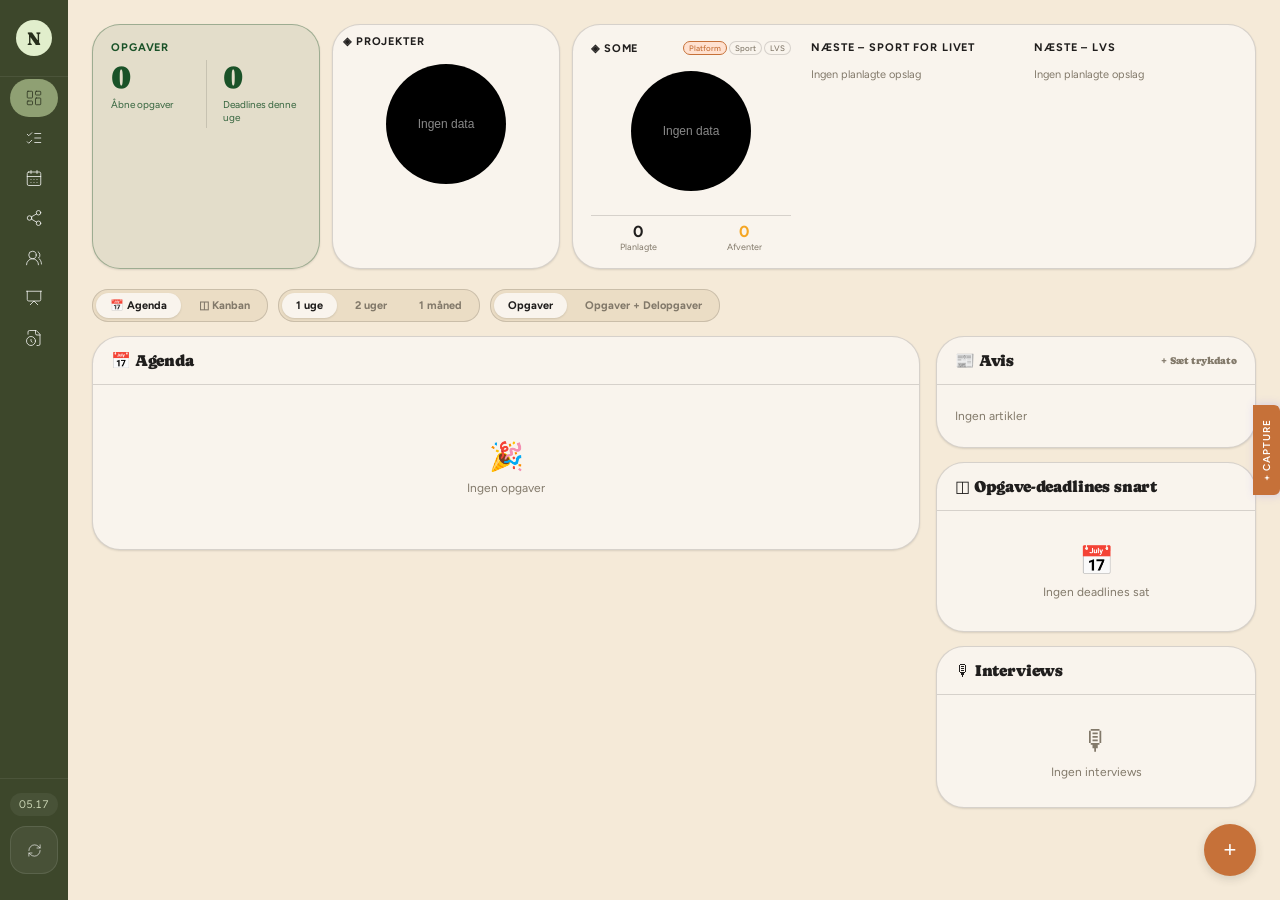
==== index.html @ a0775302 "Add Folkemøde as an Aktivitet underkategori Co-Authored-By: Claude Sonnet 5 <noreply@anthropic.com>" ====
<!DOCTYPE html>
<html lang="da">
<head>
<meta charset="UTF-8">
<meta name="viewport" content="width=device-width, initial-scale=1.0">
<title>Nooty</title>
<link rel="icon" type="image/svg+xml" href="data:image/svg+xml,<svg xmlns='http://www.w3.org/2000/svg' viewBox='0 0 100 100'><rect width='100' height='100' rx='18' fill='%231a5228'/><ellipse cx='50' cy='44' rx='22' ry='28' stroke='white' stroke-width='7' fill='none'/><polyline points='36,46 46,57 70,30' stroke='white' stroke-width='7' stroke-linecap='round' stroke-linejoin='round'/></svg>">
<link href="https://fonts.googleapis.com/css2?family=Inter:wght@300;400;500;600;700&display=swap" rel="stylesheet">
<link href="https://fonts.googleapis.com/css2?family=Source+Serif+4:wght@400;600;700;900&family=Nunito:wght@400;500;600;700;800&family=Caveat:wght@600;700&family=JetBrains+Mono:wght@400;500;600;700&display=swap" rel="stylesheet">
<link href="https://fonts.googleapis.com/css2?family=Caprasimo&family=Figtree:wght@400;600;700&family=Fraunces:wght@900&display=swap" rel="stylesheet">
<style>
:root {
  /* ── Ny designpalette: varm, rundet, terracotta/salvie ── */
  --bg: #f5ead8;            /* sidebund (var. cream) */
  --surface: #f9f4ed;       /* panel/kort på bunden (neutral-100) — primær kort-bg */
  --panel: #f9f4ed;         /* alias for --surface */
  --surface2: #ebddc5;      /* sand — segmentbaggrunde, sekundære kort/hover */
  --sand: #ebddc5;          /* alias for --surface2 */
  --border: rgba(32,30,29,.16);
  --border2: #c0b6a5;
  --sidebar-bg: #3d472b;        /* sage-800 */
  --sidebar-text: #c9d4b3;      /* sage-300/400-agtig, læsbar på sage-800 */
  --sidebar-active: #272e1b;    /* sage-900 tekst på aktiv-baggrund */
  --sidebar-active-bg: #8fa073; /* sage-500 */
  --sidebar-hover: rgba(255,255,255,0.08);
  --accent: #c67139;        /* terracotta, primær */
  --accent-light: #ffe1d0;  /* accent-200 */
  --accent2: #7a8a5e;       /* salvie, sekundær (var. gl. accent2-rolle) */
  --accent2-light: #e1eecc; /* sage-200 */
  --accent3: #8fa073;       /* sage-500 */
  --danger: #e44258;
  --danger-light: #fde8eb;
  --warning: #f5a623;
  --warning-light: #fef3e0;
  --text: #201e1d;
  --text-muted: #82796a;    /* neutral-600 */
  --text-dim: #a19786;      /* neutral-500 */
  --success: #728157;       /* sage-600 */
  --radius: 16px;           /* radius-md */
  --radius-lg: 28px;
  --radius-sm: 8px;
  --radius-pill: 999px;
  --font: 'Figtree', sans-serif;
  --font-heading: 'Caprasimo', serif;
  --shadow: 0 1px 2px rgba(46,43,37,.14);
  --shadow-md: 0 3px 10px rgba(46,43,37,.16);
  --shadow-lg: 0 12px 32px rgba(46,43,37,.22);

  /* ── Fulde farveskalaer til komponent-specifikke overrides ── */
  --neutral-200:#eee7db; --neutral-300:#dcd3c4; --neutral-400:#c0b6a5;
  --neutral-500:#a19786; --neutral-600:#82796a; --neutral-700:#645c50; --neutral-900:#2e2b25;
  --accent-200:#ffe1d0; --accent-300:#ffc6a5; --accent-400:#f6a06b;
  --accent-500:#d67f48; --accent-600:#b2622d; --accent-700:#8c491a; --accent-800:#643312; --accent-900:#402310;
  --sage-200:#e1eecc; --sage-300:#ccdbb2; --sage-400:#aebf92;
  --sage-500:#8fa073; --sage-600:#728157; --sage-700:#56633f; --sage-800:#3d472b; --sage-900:#272e1b;
}
* { margin:0; padding:0; box-sizing:border-box; }
body { background:var(--bg); color:var(--text); font-family:var(--font); font-size:13px; min-height:100vh; overflow-x:hidden; }

/* ── LAYOUT ── */
.shell { display:flex; height:100vh; overflow:hidden; }

/* ── SIDEBAR ── */
.sidebar {
  width:232px; min-width:232px;
  background:var(--sidebar-bg);
  display:flex; flex-direction:column;
  overflow:hidden;
}
.sidebar-logo {
  padding:20px 18px 16px;
  border-bottom:1px solid rgba(255,255,255,0.07);
}
.sidebar-logo h1 { font-size:18px; font-weight:700; color:#fff; letter-spacing:-0.3px; }
.sidebar-logo span { font-size:10px; color:var(--sidebar-text); margin-top:2px; display:block; }

.sidebar-section-label {
  font-size:9px; font-weight:600; letter-spacing:1.5px; text-transform:uppercase;
  color:rgba(255,255,255,0.3); padding:16px 18px 5px;
}
.nav-item {
  display:flex; align-items:center; gap:10px;
  padding:9px 14px; margin:2px 10px; cursor:pointer;
  color:var(--sidebar-text); font-size:13px; font-weight:400;
  border-radius:var(--radius-pill); transition:all 0.15s;
  position:relative;
}
.nav-item:hover { color:#fff; background:var(--sidebar-hover); }
.nav-item.active { color:var(--sidebar-active); background:var(--sidebar-active-bg); font-weight:700; }
.nav-item .ni-icon { font-size:15px; width:20px; text-align:center; color:#fff; display:inline-flex; align-items:center; justify-content:center; }
.nav-item.active .ni-icon { color:var(--sidebar-active); }
.nav-item .ni-badge {
  margin-left:auto; background:var(--danger); color:#fff;
  font-size:9px; padding:1px 6px; border-radius:10px; font-weight:600;
}
.sidebar-footer {
  margin-top:auto; padding:14px 18px;
  border-top:1px solid rgba(255,255,255,0.07);
}
.sidebar-icon-grid {
  display:grid; grid-template-columns:repeat(4,1fr); gap:6px; margin-bottom:12px;
}
.sidebar-icon-btn {
  aspect-ratio:1; display:flex; align-items:center; justify-content:center;
  font-size:15px; color:#fff;
  background:rgba(255,255,255,0.06); border:1px solid rgba(255,255,255,0.1);
  border-radius:var(--radius); cursor:pointer; transition:all 0.15s; position:relative;
}
.sidebar-icon-btn:hover { color:#fff; background:rgba(255,255,255,0.14); }
.sidebar-icon-btn.ok { color:#39D98A; }
.sidebar-icon-btn.spinning svg { animation:spin 0.8s linear infinite; }
@keyframes spin { to { transform:rotate(360deg); } }
.focus-bar-label { font-size:10px; color:var(--sidebar-text); margin-bottom:4px; }
.focus-bar { height:3px; background:rgba(255,255,255,0.1); border-radius:2px; }
.focus-bar-fill { height:100%; background:linear-gradient(90deg,var(--accent),var(--accent2)); border-radius:2px; transition:width 0.4s; }
.sidebar-clock {
  font-size:12px; font-variant-numeric:tabular-nums; color:var(--sidebar-text);
  text-align:center; margin-bottom:10px; padding:6px; border-radius:var(--radius);
  background:rgba(255,255,255,0.06);
}
.sidebar.collapsed .sidebar-clock { font-size:11px; padding:5px 2px; }

/* ── SIDEBAR: COLLAPSED (default) / EXPANDED ── */
.sidebar {
  width:232px; min-width:232px;
  transition:width 0.18s ease, min-width 0.18s ease;
  cursor:pointer;
}
.sidebar.collapsed { width:68px; min-width:68px; }
.sidebar.collapsed .sidebar-label-text,
.sidebar.collapsed .sidebar-section-label,
.sidebar.collapsed .nav-item .ni-badge { display:none; }
.sidebar.collapsed .sidebar-logo { display:flex; flex-direction:column; align-items:center; padding:20px 0 16px; }
.sidebar.collapsed .nav-item { justify-content:center; padding:10px 0; gap:0; }
.sidebar.collapsed .nav-item .ni-icon { width:auto; }
.sidebar.collapsed .sidebar-icon-grid { grid-template-columns:1fr; }
.sidebar.collapsed .sidebar-footer { padding:14px 10px; }
/* tooltip for collapsed nav items */
.sidebar.collapsed .nav-item { position:relative; }
.sidebar.collapsed .nav-item[data-label]:hover::after {
  content:attr(data-label);
  position:absolute; left:100%; top:50%; transform:translateY(-50%);
  margin-left:8px; background:#1a1a1a; color:#fff; font-size:11px;
  padding:4px 8px; border-radius:4px; white-space:nowrap; z-index:500;
  pointer-events:none;
}

/* ── Visually removed (code kept): Skift design + Fokus-score ── */
.feature-hidden { display:none !important; }

/* ── TOPBAR: hidden by default, replaced by FAB ── */
.topbar { display:none !important; }

/* ── FAB SPEED-DIAL (Pomodoro / Pomodoro+ / Ny opgave) ── */
.fab-wrap { position:fixed; bottom:24px; right:24px; z-index:400; display:flex; flex-direction:column; align-items:flex-end; gap:10px; }
.fab-option {
  display:flex; align-items:center; gap:8px;
  background:var(--surface); color:var(--text); border:1px solid var(--border);
  padding:8px 14px; border-radius:999px; box-shadow:var(--shadow-md);
  font-size:12px; font-weight:500; cursor:pointer; white-space:nowrap;
  opacity:0; transform:translateY(8px) scale(0.95); pointer-events:none;
  transition:opacity 0.15s ease, transform 0.15s ease;
}
.fab-option:hover { background:var(--surface2); }
.fab-wrap.open .fab-option { opacity:1; transform:translateY(0) scale(1); pointer-events:auto; }
.fab-wrap.open .fab-option:nth-child(2) { transition-delay:0.02s; }
.fab-wrap.open .fab-option:nth-child(3) { transition-delay:0.04s; }
.fab-main {
  width:52px; height:52px; border-radius:50%; border:none;
  background:var(--accent); color:#fff; font-size:22px;
  display:flex; align-items:center; justify-content:center;
  cursor:pointer; box-shadow:var(--shadow-md); transition:transform 0.2s ease, background 0.2s ease;
}
.fab-main:hover { background:var(--accent2); }
.fab-wrap.open .fab-main { transform:rotate(45deg); }

/* ── TOPBAR ── */
.topbar {
  height:52px; display:flex; align-items:center; gap:10px;
  padding:0 24px; background:#1a5228;
  border-bottom:1px solid #143d1e;
  flex-shrink:0;
  transition: background 0.6s ease, border-color 0.6s ease;
}
.topbar-title { font-size:16px; font-weight:600; flex:1; transition: color 0.4s; color:#fff; }
.topbar-time { font-size:11px; font-variant-numeric:tabular-nums; transition: color 0.4s; color:rgba(255,255,255,0.7); }
.topbar .btn.secondary {
  transition: background 0.3s, color 0.3s, border-color 0.3s;
  background: rgba(255,255,255,0.12);
  border-color: rgba(255,255,255,0.25);
  color: #fff;
}
.topbar .btn.secondary:hover {
  background: rgba(255,255,255,0.2);
}
.topbar .btn:not(.secondary) {
  background: rgba(255,255,255,0.2);
  border-color: rgba(255,255,255,0.4);
  color: #fff;
}

/* ── BUTTONS ── */
.btn {
  display:inline-flex; align-items:center; gap:5px;
  background:var(--accent); color:#fff; border:none;
  padding:7px 16px; font-family:var(--font); font-size:12px; font-weight:700;
  cursor:pointer; border-radius:var(--radius-pill);
  transition:opacity 0.15s, transform 0.15s; white-space:nowrap;
}
.btn:hover { opacity:0.92; transform:translateY(-1px); }
.btn.secondary { background:var(--surface); color:var(--text); border:1px solid var(--border); }
.btn.secondary:hover { background:var(--surface2); }
.btn.success { background:var(--accent2); }
.btn.danger { background:var(--danger); }
.btn.sm { padding:5px 10px; font-size:11px; }

/* ── MAIN CONTENT ── */
.main { flex:1; display:flex; flex-direction:column; overflow:hidden; }
.content { flex:1; overflow-y:auto; padding:24px; }
.content::-webkit-scrollbar { width:4px; }
.content::-webkit-scrollbar-thumb { background:var(--border2); border-radius:2px; }

/* ── VIEWS ── */
.view { display:none; }
.view.active { display:block; }

/* ── CARDS ── */
.card {
  background:var(--surface); border:1px solid var(--border);
  border-radius:var(--radius-lg); box-shadow:var(--shadow);
}
.card-header {
  padding:14px 18px; border-bottom:1px solid var(--border);
  display:flex; align-items:center; gap:8px;
  font-family:var(--font-heading); font-weight:400; font-size:16px; letter-spacing:-0.01em;
}
.card-body { padding:16px 18px; }

/* ── DASHBOARD ── */
.dash-stats {
  display: grid;
  grid-template-columns: 1fr 1fr 3fr;
  gap: 12px;
  margin-bottom: 20px;
  align-items: stretch;
}
#sc-cat {
  min-height: 0;
  padding: 0;
  overflow: hidden;
}
@media (max-width: 900px) {
  .dash-stats { grid-template-columns: 1fr 1fr; }
  #sc-cat { order: -1 !important; grid-column: span 2; min-height: 120px; }
}
@media (max-width: 500px) {
  .dash-stats { grid-template-columns: 1fr; }
  #sc-cat { grid-column: span 1; }
}
.stat-card {
  background:var(--surface); border:1px solid var(--border);
  border-radius:var(--radius-lg); padding:16px 18px;
  box-shadow:var(--shadow); transition:background 0.5s, border-color 0.5s;
}
.stat-card .s-label { font-size:11px; font-weight:700; margin-bottom:6px; text-transform:uppercase; letter-spacing:0.08em; }
.stat-card .s-val { font-family:var(--font-heading); font-weight:400; font-size:34px; line-height:1; }
.stat-card .s-sub { font-size:10px; margin-top:4px; opacity:0.7; }
.stat-card.accent .s-val { color:var(--accent); }
.stat-card.green .s-val  { color:var(--accent2); }
.stat-card.warn .s-val   { color:var(--warning); }
.stat-card.overdue { border-color:var(--danger) !important; animation: pulse-red 2s infinite; }
@keyframes pulse-red { 0%,100%{border-color:var(--danger)} 50%{border-color:rgba(228,66,88,0.4)} }

/* ── REPORTS ── */
.report-card {
  background:var(--surface); border:1px solid var(--border);
  border-radius:var(--radius-lg); box-shadow:var(--shadow);
  margin-bottom:14px; overflow:hidden;
}
.report-card-header {
  padding:14px 18px; border-bottom:1px solid var(--border);
  display:flex; align-items:center; gap:10px;
}
.report-card-title { font-size:14px; font-weight:600; flex:1; }
.report-card-body { padding:16px 18px; }
.report-stats-grid { display:grid; grid-template-columns:repeat(4,1fr); gap:10px; margin-bottom:14px; }
.report-stat-box { background:var(--surface2); border:1px solid var(--border); border-radius:var(--radius); padding:10px 12px; text-align:center; }
.report-stat-box .rsb-val { font-size:20px; font-weight:700; color:var(--text); }
.report-stat-box .rsb-lbl { font-size:10px; color:var(--text-muted); margin-top:2px; }

/* ══════════════════════════════════════════════
   DESIGNTEMAER — tre alternative udtryk for FocusBase.
   Alt herunder er additivt: genbruger appens egne
   CSS-variabler + tilføjer et par strukturelle greb
   pr. tema. Rører ikke ved eksisterende regler.
   ══════════════════════════════════════════════ */

/* ── 1. REDAKTIONEN — avisbord / pressemetafor ── */
[data-theme="redaktion"] {
  --bg:#F2EEE3; --surface:#FFFFFF; --surface2:#EDE6D6;
  --border:#C9BFA9; --border2:#B3A78A;
  --sidebar-bg:#201C16; --sidebar-text:#c9c0ac; --sidebar-active:#ffffff;
  --sidebar-active-bg:rgba(169,130,47,0.18); --sidebar-hover:rgba(255,255,255,0.06);
  --accent:#7A2B24; --accent-light:#F3E3E0; --accent2:#A9822F; --accent2-light:#F3E9D2; --accent3:#5E211C;
  --danger:#B3261E; --danger-light:#F6DFDC; --warning:#A9822F; --warning-light:#F3E9D2;
  --text:#201C16; --text-muted:#5B5347; --text-dim:#8a8171; --success:#4B5A3A;
  --radius:2px; --radius-lg:2px;
  --font:'Source Serif 4', Georgia, serif;
  --shadow:none; --shadow-md:0 2px 0 rgba(32,28,22,0.15);
}
[data-theme="redaktion"] .sidebar { border-right:6px double var(--accent2); }
[data-theme="redaktion"] .sidebar-logo { border-bottom:1px solid rgba(242,238,227,0.15); }
[data-theme="redaktion"] .sidebar-logo h1 { font-family:'Source Serif 4',serif; font-weight:900 !important; letter-spacing:-0.5px !important; }
[data-theme="redaktion"] .sidebar-section-label, [data-theme="redaktion"] .nav-item { font-family:'JetBrains Mono',monospace; letter-spacing:1.5px; }
[data-theme="redaktion"] .topbar { border-bottom:3px solid var(--sidebar-bg); }
[data-theme="redaktion"] .topbar-title { font-family:'Source Serif 4',serif; font-weight:700; }
[data-theme="redaktion"] .topbar-time { font-family:'JetBrains Mono',monospace; }
[data-theme="redaktion"] .stat-card, [data-theme="redaktion"] .card, [data-theme="redaktion"] .project-card, [data-theme="redaktion"] .report-card {
  box-shadow:none; border-top:2px solid var(--text); border-radius:0;
}
[data-theme="redaktion"] .stat-card .s-label { font-family:'JetBrains Mono',monospace; letter-spacing:1px; text-transform:uppercase; font-size:10px; }
[data-theme="redaktion"] .btn { border-radius:2px; }
[data-theme="redaktion"] .filter-pill { border-radius:2px; }

/* ── 2. FELTJOURNALEN — varm, håndholdt notesbog ── */
[data-theme="felt"] {
  --bg:#FBF6EC; --surface:#FFFDF7; --surface2:#F3ECDA;
  --border:#E4D9C3; --border2:#D8C7A5;
  --sidebar-bg:#4C5D3A; --sidebar-text:#d6e0c6; --sidebar-active:#ffffff;
  --sidebar-active-bg:rgba(201,154,62,0.28); --sidebar-hover:rgba(255,255,255,0.08);
  --accent:#C1682E; --accent-light:#F5E1D2; --accent2:#4C5D3A; --accent2-light:#E3E9D9; --accent3:#B4667A;
  --danger:#B3405A; --danger-light:#F6DEE3; --warning:#C99A3E; --warning-light:#F5EBD2;
  --text:#3A3226; --text-muted:#7A6E58; --text-dim:#a89b82; --success:#4C5D3A;
  --radius:12px; --radius-lg:16px;
  --font:'Nunito', sans-serif;
  --shadow:1px 3px 0 rgba(58,50,38,0.08); --shadow-md:2px 5px 0 rgba(58,50,38,0.12);
}
[data-theme="felt"] body { background-image:radial-gradient(circle at 1px 1px, rgba(58,50,38,0.06) 1px, transparent 0); background-size:20px 20px; }
[data-theme="felt"] .sidebar-logo h1 { font-family:'Caveat',cursive !important; font-size:30px !important; font-weight:700 !important; letter-spacing:0 !important; }
[data-theme="felt"] .nav-item { border-radius:0 20px 20px 0; }
[data-theme="felt"] .nav-item.active { border-left-color:var(--accent); }
[data-theme="felt"] .stat-card, [data-theme="felt"] .card, [data-theme="felt"] .project-card, [data-theme="felt"] .report-card {
  border-radius:var(--radius-lg); position:relative;
}
[data-theme="felt"] .stat-card::before {
  content:""; position:absolute; top:-7px; left:20px; width:38px; height:14px;
  background:var(--accent); opacity:0.65; transform:rotate(-3deg); border-radius:2px;
}
[data-theme="felt"] .btn { border-radius:20px; }
[data-theme="felt"] .filter-pill { border-radius:20px; }
[data-theme="felt"] .progress-bar, [data-theme="felt"] .focus-bar { border-radius:8px; }

/* ── 3. KONTROLRUMMET — mørkt data-ops-dashboard ── */
[data-theme="kontrol"] {
  --bg:#0B0E0C; --surface:#10140F; --surface2:#151A13;
  --border:#1E2420; --border2:#2A332C;
  --sidebar-bg:#10140F; --sidebar-text:#7C887C; --sidebar-active:#ffffff;
  --sidebar-active-bg:#181f18; --sidebar-hover:#151A13;
  --accent:#FF9F1C; --accent-light:#2b2210; --accent2:#33C7FF; --accent2-light:#0f2530; --accent3:#39D98A;
  --danger:#FF4D4D; --danger-light:#301212; --warning:#FF9F1C; --warning-light:#2b2210;
  --text:#DDE5DA; --text-muted:#7C887C; --text-dim:#5c6660; --success:#39D98A;
  --radius:2px; --radius-lg:2px;
  --font:'JetBrains Mono', monospace;
  --shadow:none; --shadow-md:none;
}
[data-theme="kontrol"] body {
  background-image:linear-gradient(#1E2420 1px, transparent 1px), linear-gradient(90deg, #1E2420 1px, transparent 1px);
  background-size:28px 28px;
}
[data-theme="kontrol"] .sidebar { border-right:1px solid var(--border); }
[data-theme="kontrol"] .sidebar-logo h1 { font-family:'JetBrains Mono',monospace !important; letter-spacing:1px !important; }
[data-theme="kontrol"] .sidebar-section-label, [data-theme="kontrol"] .nav-item, [data-theme="kontrol"] .topbar-title, [data-theme="kontrol"] .stat-card .s-label {
  letter-spacing:1.5px; text-transform:uppercase;
}
[data-theme="kontrol"] .topbar { border-bottom:1px solid var(--border); background:var(--surface); }
[data-theme="kontrol"] .stat-card, [data-theme="kontrol"] .card, [data-theme="kontrol"] .project-card, [data-theme="kontrol"] .report-card {
  border-radius:0; box-shadow:none;
}
[data-theme="kontrol"] .topbar-time { font-variant-numeric:tabular-nums; color:var(--accent2); }
[data-theme="kontrol"] .btn, [data-theme="kontrol"] .filter-pill { border-radius:2px; }
[data-theme="kontrol"] .project-color { border-radius:0; box-shadow:0 0 5px currentColor; }

/* ── Temavælger-modal (bruger appens egne modal-klasser) ── */
.theme-opt-grid { display:grid; grid-template-columns:1fr 1fr; gap:10px; }
.theme-opt {
  border:1.5px solid var(--border); border-radius:var(--radius-lg); padding:10px 12px;
  background:var(--surface2); cursor:pointer; text-align:left; font-family:var(--font); transition:all 0.15s;
}
.theme-opt:hover { border-color:var(--border2); }
.theme-opt.selected { border-color:var(--accent); box-shadow:0 0 0 2px var(--accent-light); }
.theme-opt .to-swatch { height:26px; border-radius:4px; margin-bottom:8px; display:flex; overflow:hidden; }
.theme-opt .to-swatch span { flex:1; }
.theme-opt .to-name { font-size:12.5px; font-weight:700; color:var(--text); margin-bottom:2px; }
.theme-opt .to-desc { font-size:10.5px; color:var(--text-muted); line-height:1.35; }

.report-ab-box { background:var(--accent-light); border:1px solid rgba(108,99,255,0.2); border-radius:var(--radius); padding:10px 12px; margin-bottom:10px; }
.report-ab-box .ab-label { font-size:10px; font-weight:600; color:var(--accent); letter-spacing:1px; text-transform:uppercase; margin-bottom:4px; }
.report-ab-box .ab-text { font-size:12px; color:var(--text); line-height:1.5; }
.article-link-chip { display:inline-flex; align-items:center; gap:6px; background:var(--surface2); border:1px solid var(--border); border-radius:var(--radius); padding:4px 10px; margin:3px; font-size:11px; color:var(--text); text-decoration:none; }
.article-link-chip:hover { border-color:var(--accent); color:var(--accent); }

.dash-cols { display:grid; grid-template-columns:2fr 1fr; gap:16px; }

/* ── PROJECTS / BOARD ── */
.board-header { display:flex; align-items:center; gap:10px; margin-bottom:18px; flex-wrap:wrap; }
.board-filters { display:flex; gap:6px; flex-wrap:wrap; }
.filter-pill {
  padding:5px 13px; border:1px solid var(--border);
  background:var(--surface); color:var(--text-muted);
  font-size:11px; font-weight:500; cursor:pointer;
  border-radius:20px; transition:all 0.15s; font-family:var(--font);
}
.filter-pill:hover, .filter-pill.active { border-color:var(--accent); color:var(--accent); background:var(--accent-light); }

/* Project card */
.project-list { display:flex; flex-direction:column; gap:10px; }
.project-card {
  background:var(--surface); border:1px solid var(--border);
  border-radius:var(--radius-lg); box-shadow:var(--shadow);
  overflow:hidden; transition:box-shadow 0.2s;
}
.project-card:hover { box-shadow:var(--shadow-md); }
.project-header {
  display:flex; align-items:center; gap:10px;
  padding:13px 16px; cursor:pointer; user-select:none;
}
.project-expand { font-size:10px; color:var(--text-dim); transition:transform 0.2s; width:16px; }
.project-expand.open { transform:rotate(90deg); }
.project-color { width:10px; height:10px; border-radius:3px; flex-shrink:0; }
.project-name { font-weight:600; font-size:14px; flex:1; }
.project-meta { display:flex; align-items:center; gap:8px; flex-wrap:wrap; }
.project-progress {
  display:flex; align-items:center; gap:6px; font-size:11px; color:var(--text-muted);
}
.progress-bar { width:80px; height:5px; background:var(--border); border-radius:3px; overflow:hidden; }
.progress-fill { height:100%; background:var(--accent2); border-radius:3px; transition:width 0.3s; }
.project-deadline {
  font-size:11px; font-weight:500; padding:3px 9px;
  border-radius:12px; white-space:nowrap;
}
.project-deadline.ok   { background:var(--accent2-light); color:var(--accent2); }
.project-deadline.warn { background:var(--warning-light);  color:var(--warning); }
.project-deadline.late { background:var(--danger-light);   color:var(--danger); }
.prio-badge {
  font-size:9px; font-weight:600; padding:2px 7px;
  border-radius:10px; text-transform:uppercase; letter-spacing:0.3px;
}
.prio-badge.high { background:var(--danger-light);   color:var(--danger); }
.prio-badge.mid  { background:var(--warning-light);  color:var(--warning); }
.prio-badge.low  { background:var(--accent2-light);  color:var(--accent2); }

/* Subtasks */
.subtask-list {
  border-top:1px solid var(--border);
  background:var(--surface2);
  display:none;
}
.subtask-list.open { display:block; }
.subtask-add-row {
  display:flex; align-items:center; gap:8px;
  padding:10px 16px 10px 44px;
  border-bottom:1px solid var(--border);
}
.subtask-item {
  display:flex; align-items:center; gap:10px;
  padding:9px 16px 9px 44px;
  border-bottom:1px solid var(--border);
  transition:background 0.15s;
}
.subtask-item:last-child { border-bottom:none; }
.subtask-item:hover { background:rgba(0,0,0,0.02); }
.subtask-check {
  width:16px; height:16px; border:1.5px solid var(--border2);
  border-radius:4px; cursor:pointer; display:flex;
  align-items:center; justify-content:center; flex-shrink:0;
  transition:all 0.15s; font-size:9px;
}
.subtask-check:hover { border-color:var(--accent2); }
.subtask-check.done { background:var(--accent2); border-color:var(--accent2); color:#fff; }
.subtask-text { flex:1; font-size:12px; }
.subtask-text.done { text-decoration:line-through; color:var(--text-dim); }
.subtask-meta { display:flex; align-items:center; gap:6px; }
.subtask-deadline { font-size:10px; color:var(--text-muted); white-space:nowrap; }
.subtask-actions { display:flex; gap:2px; opacity:0; transition:opacity 0.15s; }
.subtask-item:hover .subtask-actions { opacity:1; }
.icon-btn {
  background:none; border:none; cursor:pointer;
  color:var(--text-dim); font-size:12px; padding:3px 5px;
  border-radius:4px; transition:all 0.15s; font-family:var(--font);
}
.icon-btn:hover { color:var(--text); background:var(--border); }
.icon-btn.red:hover { color:var(--danger); background:var(--danger-light); }

/* Quick-add subtask */
.subtask-quick {
  flex:1; background:transparent; border:none; outline:none;
  font-family:var(--font); font-size:12px; color:var(--text);
  padding:0;
}
.subtask-quick::placeholder { color:var(--text-dim); }

/* ── INPUTS ── */
input[type="text"], input[type="date"], input[type="time"], input[type="tel"],
input[type="email"], input[type="url"], input[type="number"], textarea, select {
  background:var(--surface2); border:1.5px solid var(--border);
  color:var(--text); font-family:var(--font); font-size:12px;
  padding:8px 11px; border-radius:var(--radius); outline:none;
  transition:border-color 0.15s;
}
input[type="text"]:focus, input[type="date"]:focus, input[type="time"]:focus,
input[type="tel"]:focus, input[type="email"]:focus, input[type="url"]:focus,
input[type="number"]:focus, textarea:focus, select:focus {
  border-color:var(--accent);
}
textarea { resize:vertical; min-height:80px; width:100%; }
select { cursor:pointer; }

/* ── MODAL ── */
.modal-overlay {
  position:fixed; inset:0; background:rgba(0,0,0,0.45);
  display:none; align-items:center; justify-content:center;
  z-index:100; backdrop-filter:blur(3px);
}
.modal-overlay.open { display:flex; }
.modal {
  background:var(--surface); border:1px solid var(--border);
  border-radius:var(--radius-lg); width:540px; max-width:95vw;
  max-height:88vh; overflow-y:auto; box-shadow:var(--shadow-md);
}
.modal-header {
  padding:18px 22px; border-bottom:1px solid var(--border);
  display:flex; align-items:center; justify-content:space-between;
}
.modal-title { font-family:var(--font-heading); font-weight:400; font-size:20px; letter-spacing:-0.01em; }
.modal-close { background:none; border:none; font-size:18px; cursor:pointer; color:var(--text-muted); padding:2px 6px; border-radius:4px; }
.modal-close:hover { background:var(--surface2); }
.modal-body { padding:22px; display:flex; flex-direction:column; gap:14px; }

/* ── OPGAVE-DETALJEPANEL: højre udtræk (kun #modal-project) ── */
#modal-project.modal-overlay {
  justify-content:flex-end; align-items:stretch;
  background:rgba(32,30,29,0.34); backdrop-filter:blur(2px);
}
#modal-project .modal {
  width:460px; max-width:92vw; height:100%; max-height:100%;
  border-radius:var(--radius-lg) 0 0 var(--radius-lg);
  box-shadow:var(--shadow-lg); border:none; border-left:1px solid var(--border);
  animation:drawerIn 0.22s ease;
}
@keyframes drawerIn { from{ transform:translateX(24px); opacity:0; } to{ transform:translateX(0); opacity:1; } }
@media (max-width:700px) {
  #modal-project .modal { width:100%; border-radius:0; }
}
.field label { display:block; font-size:11px; font-weight:500; color:var(--text-muted); margin-bottom:5px; }
.field input, .field select, .field textarea { width:100%; }
.row2 { display:grid; grid-template-columns:1fr 1fr; gap:12px; }
.row3 { display:grid; grid-template-columns:1fr 1fr 1fr; gap:12px; }

/* ── CALENDAR ── */
.cal-nav { display:flex; align-items:center; gap:10px; margin-bottom:18px; }
.cal-nav h2 { font-size:18px; font-weight:600; flex:1; }
.cal-grid { display:grid; grid-template-columns:repeat(7,1fr); gap:3px; }
.cal-day-header { text-align:center; font-size:10px; font-weight:600; color:var(--text-muted); padding:6px 0; text-transform:uppercase; letter-spacing:0.5px; }
.cal-day {
  min-height:76px; background:var(--surface); border:1px solid var(--border);
  border-radius:var(--radius); padding:6px; cursor:pointer; transition:all 0.15s;
}
.cal-day:hover { border-color:var(--accent); }
.cal-day.today { border-color:var(--accent); background:var(--accent-light); }
.cal-day.other-month { opacity:0.4; }
.cal-day-num { font-size:11px; font-weight:500; color:var(--text-muted); margin-bottom:3px; }
.cal-day.today .cal-day-num { color:var(--accent); font-weight:700; }
.cal-event { font-size:10px; padding:2px 4px; border-radius:3px; margin-bottom:2px; white-space:nowrap; overflow:hidden; text-overflow:ellipsis; }
.cal-event.task { background:var(--accent-light); color:var(--accent); }
.cal-event.deadline { background:var(--danger-light); color:var(--danger); }

/* ── SOME CALENDAR ── */
.some-cal-grid { display:grid; grid-template-columns:repeat(7,1fr); gap:3px; }
.some-cal-day-header { text-align:center; font-size:10px; font-weight:600; color:var(--text-muted); padding:5px 0; text-transform:uppercase; letter-spacing:0.5px; }
.some-cal-day {
  min-height:100px; background:var(--surface); border:1px solid var(--border);
  border-radius:var(--radius); padding:6px; transition:border-color 0.15s;
  cursor:pointer;
}
.some-cal-day:hover { border-color:var(--border2); }
.some-cal-day.today { border-color:#0a2d6e; }
.some-cal-day.other-month { opacity:0.35; pointer-events:none; }
.some-cal-day-num { font-size:11px; font-weight:500; color:var(--text-muted); margin-bottom:4px; }
.some-cal-day.today .some-cal-day-num { color:#0a2d6e; font-weight:700; }
.some-post-thumb {
  border-radius:4px; margin-bottom:3px; overflow:hidden;
  border:1px solid var(--border); background:var(--surface2);
  display:flex; align-items:stretch; gap:0;
}
.some-post-platform-bar { width:3px; flex-shrink:0; }
.some-post-inner { padding:4px 5px; flex:1; min-width:0; }
.some-post-platform-tag { font-size:9px; font-weight:700; text-transform:uppercase; letter-spacing:0.5px; margin-bottom:1px; }
.some-post-text { font-size:10px; color:var(--text-muted); white-space:nowrap; overflow:hidden; text-overflow:ellipsis; }
.some-post-status-dot { width:6px; height:6px; border-radius:50%; flex-shrink:0; margin-top:3px; }

/* ── SOME KANBAN ── */
.some-kanban { display:grid; grid-template-columns:repeat(3,1fr); gap:14px; align-items:start; }
.some-kanban-col { background:var(--surface2); border:1px solid var(--border); border-radius:var(--radius-lg); overflow:hidden; }
.some-kanban-header {
  padding:10px 14px; font-size:12px; font-weight:700;
  letter-spacing:0.5px; border-bottom:1px solid var(--border);
  display:flex; align-items:center; gap:8px; color:#fff;
}
.some-kanban-body { padding:10px; display:flex; flex-direction:column; gap:8px; min-height:60px; }
.some-kanban-card {
  background:var(--surface); border:1px solid var(--border);
  border-radius:var(--radius); overflow:hidden; box-shadow:var(--shadow);
  transition:box-shadow 0.15s; cursor:pointer;
}
.some-kanban-card:hover { box-shadow:var(--shadow-md); }
.some-kanban-card-header { padding:8px 10px; display:flex; align-items:center; gap:6px; border-bottom:1px solid var(--border); }
.some-kanban-card-body { padding:8px 10px; }
.some-kanban-card-text { font-size:11px; color:var(--text-muted); line-height:1.5; margin-bottom:6px; display:-webkit-box; -webkit-line-clamp:3; -webkit-box-orient:vertical; overflow:hidden; }
.some-thumb-img {
  width:100%; aspect-ratio:16/9; object-fit:cover;
  background:var(--surface2); border-radius:3px; margin-bottom:6px;
  display:flex; align-items:center; justify-content:center;
  font-size:22px; color:var(--border2);
}

/* ── SOME CARD ── */
.some-card { background:var(--surface); border:1px solid var(--border); border-radius:var(--radius-lg); overflow:hidden; box-shadow:var(--shadow); }
.some-card-header { padding:12px 16px; border-bottom:1px solid var(--border); display:flex; align-items:center; gap:8px; }
.some-platform { font-size:11px; font-weight:600; color:var(--text); }
.some-status { margin-left:auto; font-size:9px; font-weight:600; padding:2px 8px; border-radius:10px; text-transform:uppercase; }
.some-status.afventer { background:var(--surface2); color:var(--text-muted); }
.some-status.planlagt { background:var(--accent2-light); color:var(--accent2); }
.some-card-body { padding:14px 16px; }
.some-content { font-size:12px; line-height:1.6; color:var(--text-muted); margin-bottom:12px; }
.some-checklist { border-top:1px solid var(--border); padding-top:10px; }
.some-check-item { display:flex; align-items:center; gap:8px; font-size:11px; color:var(--text-muted); padding:3px 0; cursor:pointer; }
.some-check-item.checked { color:var(--accent2); }
.some-check-item input[type="checkbox"] { accent-color:var(--accent2); }

/* ── NOTES ── */
.notes-layout { display:grid; grid-template-columns:220px 1fr; gap:14px; height:calc(100vh - 120px); }
.notes-list { background:var(--surface); border:1px solid var(--border); border-radius:var(--radius-lg); overflow-y:auto; }
.note-list-item { padding:11px 14px; border-bottom:1px solid var(--border); cursor:pointer; transition:background 0.15s; }
.note-list-item:hover { background:var(--surface2); }
.note-list-item.active { background:var(--accent-light); border-left:3px solid var(--accent); }
.note-list-item h4 { font-size:12px; font-weight:500; margin-bottom:2px; }
.note-list-item p { font-size:10px; color:var(--text-muted); white-space:nowrap; overflow:hidden; text-overflow:ellipsis; }
.note-editor { background:var(--surface); border:1px solid var(--border); border-radius:var(--radius-lg); display:flex; flex-direction:column; overflow:hidden; }
.note-editor-header { padding:12px 16px; border-bottom:1px solid var(--border); display:flex; gap:8px; }
.note-title-input { font-size:16px; font-weight:600; background:transparent; border:none; color:var(--text); flex:1; outline:none; font-family:var(--font); }
.note-body-input { flex:1; background:transparent; border:none; color:var(--text); font-family:var(--font); font-size:13px; padding:16px; outline:none; resize:none; line-height:1.8; }

/* ── DIARY ── */
.diary-layout { display:grid; grid-template-columns:240px 1fr; gap:14px; }
.task-list-panel { background:var(--surface); border:1px solid var(--border); border-radius:var(--radius-lg); overflow-y:auto; max-height:calc(100vh - 140px); }
.task-list-item { padding:11px 14px; border-bottom:1px solid var(--border); cursor:pointer; transition:background 0.15s; }
.task-list-item:hover { background:var(--surface2); }
.task-list-item.active { background:var(--accent-light); border-left:3px solid var(--accent); }
.task-list-item h4 { font-size:12px; font-weight:500; margin-bottom:2px; }
.task-list-item p { font-size:10px; color:var(--text-muted); }
.diary-panel { background:var(--surface); border:1px solid var(--border); border-radius:var(--radius-lg); display:flex; flex-direction:column; max-height:calc(100vh - 140px); overflow:hidden; }
.diary-panel-header { padding:13px 16px; border-bottom:1px solid var(--border); }
.diary-entries { flex:1; overflow-y:auto; padding:14px 16px; }
.diary-entry { margin-bottom:18px; border-left:2px solid var(--border); padding-left:12px; }
.diary-entry-time { font-size:10px; color:var(--text-muted); margin-bottom:3px; }
.diary-entry-text { font-size:12px; line-height:1.7; }
.diary-input-row { padding:12px 16px; border-top:1px solid var(--border); display:flex; gap:8px; }
.diary-input-row textarea { min-height:56px; flex:1; }

/* ── CAPTURE ── */
.capture-btn {
  position:fixed; top:50%; right:0;
  background:var(--accent); color:#fff; border:none;
  border-radius:6px 0 0 6px; padding:14px 7px;
  cursor:pointer; font-family:var(--font); font-size:10px; font-weight:600;
  letter-spacing:1px; writing-mode:vertical-rl;
  transform:translateY(-50%) rotate(180deg);
  z-index:80; transition:padding 0.2s;
  box-shadow:-2px 0 10px rgba(108,99,255,0.25);
}
.capture-btn:hover { padding:14px 11px; }
.capture-modal {
  position:fixed; top:50%; right:20px; transform:translateY(-50%);
  background:var(--surface); border:1.5px solid var(--accent);
  border-radius:var(--radius-lg); padding:16px; width:300px;
  z-index:81; display:none; box-shadow:var(--shadow-md);
}
.capture-modal.open { display:block; }
.capture-modal h3 { font-size:14px; font-weight:600; margin-bottom:10px; color:var(--accent); }
.capture-modal input { width:100%; margin-bottom:8px; font-size:13px; }
.capture-hint { font-size:10px; color:var(--text-muted); margin-bottom:10px; }

/* ── TIMER ── */
.timer-widget {
  position:fixed; bottom:20px; right:20px;
  background:var(--surface); border:1px solid var(--border);
  border-radius:var(--radius-lg); padding:14px 18px;
  display:none; z-index:50; min-width:200px; max-width:280px;
  box-shadow:var(--shadow-md);
  transition: border-color 0.4s;
}
.timer-widget.urgent { border-color:var(--danger); }
.timer-widget.visible { display:block; }
.timer-display { font-size:30px; font-weight:700; color:var(--accent); text-align:center; font-variant-numeric:tabular-nums; margin-bottom:6px; }
.timer-label { font-size:10px; color:var(--text-muted); text-align:center; letter-spacing:1px; text-transform:uppercase; margin-bottom:10px; }
.timer-controls { display:flex; gap:6px; justify-content:center; }

/* ── TOASTS ── */
.toasts { position:fixed; bottom:20px; left:50%; transform:translateX(-50%); display:flex; flex-direction:column; gap:8px; z-index:200; pointer-events:none; }
.toast {
  background:var(--sidebar-bg); border:1px solid rgba(255,255,255,0.1);
  border-radius:var(--radius); padding:10px 16px; font-size:12px; color:#fff;
  box-shadow:var(--shadow-md); animation:slideUp 0.3s ease; pointer-events:all;
}
@keyframes slideUp { from{transform:translateY(20px);opacity:0} to{transform:translateY(0);opacity:1} }

/* ── RITUAL ── */
.ritual-overlay { position:fixed; inset:0; display:none; align-items:center; justify-content:center; z-index:300; pointer-events:none; }
.ritual-overlay.show { display:flex; }
.ritual-burst { font-size:60px; animation:burst 0.8s ease forwards; }
@keyframes burst { 0%{transform:scale(0.3);opacity:0} 50%{transform:scale(1.3);opacity:1} 100%{transform:scale(1);opacity:0} }
.ritual-msg {
  position:fixed; top:50%; left:50%; transform:translate(-50%,-60px);
  font-size:22px; font-weight:700; color:var(--accent);
  animation:msgPop 0.9s ease forwards; pointer-events:none; white-space:nowrap;
  display:none;
}
@keyframes msgPop { 0%{opacity:0;transform:translate(-50%,-40px) scale(0.8)} 40%{opacity:1;transform:translate(-50%,-60px) scale(1.05)} 80%{opacity:1} 100%{opacity:0;transform:translate(-50%,-85px)} }

/* ── REPORT ── */
.report-overlay { position:fixed; inset:0; background:rgba(0,0,0,0.5); display:none; align-items:center; justify-content:center; z-index:150; backdrop-filter:blur(4px); }
.report-overlay.open { display:flex; }
.report-modal { background:var(--surface); border:1px solid var(--border); border-radius:var(--radius-lg); width:480px; max-width:95vw; max-height:85vh; overflow-y:auto; padding:28px; box-shadow:var(--shadow-md); }
.report-modal h2 { font-size:20px; font-weight:700; color:var(--accent); margin-bottom:4px; }
.rep-sub { font-size:11px; color:var(--text-muted); margin-bottom:20px; }
.rep-stats { display:grid; grid-template-columns:1fr 1fr 1fr; gap:12px; margin-bottom:20px; }
.rep-stat { background:var(--surface2); border:1px solid var(--border); border-radius:var(--radius); padding:12px; text-align:center; }
.rep-stat .val { font-size:26px; font-weight:700; color:var(--accent); }
.rep-stat .lbl { font-size:10px; color:var(--text-muted); margin-top:2px; }
.rep-section { margin-bottom:14px; }
.rep-section h3 { font-size:10px; font-weight:600; letter-spacing:1px; text-transform:uppercase; color:var(--text-muted); margin-bottom:8px; }
.rep-item { font-size:12px; padding:5px 0; border-bottom:1px solid var(--border); color:var(--text-muted); }

/* ── AI ── */

/* ── EMPTY ── */
.empty { text-align:center; padding:40px 20px; color:var(--text-muted); font-size:12px; }
.empty .emoji { font-size:28px; margin-bottom:8px; }

/* ── COLOR DOTS ── */
.color-picker { display:flex; gap:8px; flex-wrap:wrap; }
.color-dot { width:22px; height:22px; border-radius:50%; cursor:pointer; transition:transform 0.15s; border:2px solid transparent; }
.color-dot:hover { transform:scale(1.15); }
.color-dot.selected { border-color:var(--text); transform:scale(1.1); }

/* ── AGENDA ── */
.agenda-section { margin-bottom:20px; }
.agenda-date-header {
  font-size:11px; font-weight:600; color:var(--text-muted);
  text-transform:uppercase; letter-spacing:1px;
  padding:8px 0 6px; border-bottom:2px solid var(--border);
  margin-bottom:8px; display:flex; align-items:center; gap:8px;
}
.agenda-date-header.today-header { color:var(--accent); border-bottom-color:var(--accent); }
.agenda-item {
  display:flex; align-items:flex-start; gap:10px;
  padding:8px 10px; border-radius:var(--radius);
  background:var(--surface); border:1px solid var(--border);
  margin-bottom:5px; transition:border-color 0.15s; cursor:default;
}
.agenda-item:hover { border-color:var(--border2); }
.agenda-item.done-item { opacity:0.5; }
.agenda-color-bar { width:3px; border-radius:2px; align-self:stretch; flex-shrink:0; min-height:20px; }
.agenda-check {
  width:16px; height:16px; border:1.5px solid var(--border2);
  border-radius:50%; cursor:pointer; display:flex; align-items:center;
  justify-content:center; flex-shrink:0; margin-top:1px;
  transition:all 0.15s; font-size:9px;
}
.agenda-check:hover { border-color:var(--accent2); }
.agenda-check.done { background:var(--accent2); border-color:var(--accent2); color:#fff; }
.agenda-bar { transition:filter 0.15s ease, transform 0.15s ease; }
.agenda-bar:hover { filter:brightness(1.04); transform:translateX(2px); }
.agenda-project-card { transition:transform 0.1s; }
.agenda-body { flex:1; }
.agenda-title { font-size:12px; font-weight:500; margin-bottom:2px; }
.agenda-title.done { text-decoration:line-through; color:var(--text-muted); }
.agenda-sub { font-size:10px; color:var(--text-muted); }
.agenda-time { font-size:10px; color:var(--accent); font-weight:500; white-space:nowrap; }
.agenda-type {
  font-size:9px; font-weight:600; padding:2px 6px; border-radius:10px;
  text-transform:uppercase; letter-spacing:0.3px; white-space:nowrap;
}
.agenda-type.deadline { background:var(--danger-light); color:var(--danger); }
.agenda-type.subtask  { background:var(--accent-light);  color:var(--accent); }

/* Template preview in modal */
.template-preview {
  background:var(--surface2); border:1px solid var(--border);
  border-radius:var(--radius); padding:10px 12px;
  font-size:11px; color:var(--text-muted); line-height:1.8;
  display:none;
}
.template-preview.visible { display:block; }
.template-preview strong { color:var(--text); font-size:11px; display:block; margin-bottom:4px; }

/* ── VIEW TOGGLE ── */
.view-toggle {
  background:transparent; border:none; padding:6px 14px;
  font-family:var(--font); font-size:11px; font-weight:700;
  color:var(--text-muted); cursor:pointer; border-radius:var(--radius-pill);
  transition:all 0.15s; white-space:nowrap;
}
.view-toggle:hover { color:var(--text); background:var(--surface); }
.view-toggle.active { background:var(--surface); color:var(--text); box-shadow:var(--shadow); }

/* ── KANBAN ── */
.kanban-board {
  display:grid;
  grid-template-columns:repeat(4,1fr);
  gap:14px;
  align-items:start;
}
.kanban-col {
  background:var(--surface2);
  border:1px solid var(--border);
  border-radius:var(--radius-lg);
  overflow:hidden;
}
.kanban-col-header {
  padding:10px 14px;
  font-size:11px; font-weight:600;
  letter-spacing:0.5px; text-transform:uppercase;
  border-bottom:1px solid var(--border);
  display:flex; align-items:center; gap:8px;
}
.kanban-col-header .col-count {
  margin-left:auto; background:var(--border);
  color:var(--text-muted); font-size:10px;
  padding:1px 7px; border-radius:10px;
}
.kanban-col-body { padding:10px; display:flex; flex-direction:column; gap:8px; min-height:80px; }
.kanban-card {
  background:var(--surface); border:1px solid var(--border);
  border-radius:var(--radius); padding:11px 12px;
  box-shadow:var(--shadow); transition:box-shadow 0.15s;
}
.kanban-card:hover { box-shadow:var(--shadow-md); }
.kanban-card-top { display:flex; align-items:flex-start; gap:8px; margin-bottom:7px; }
.kanban-dot { width:8px; height:8px; border-radius:3px; flex-shrink:0; margin-top:3px; }
.kanban-card-title { font-size:12px; font-weight:500; flex:1; line-height:1.4; }
.kanban-card-meta { display:flex; align-items:center; gap:6px; flex-wrap:wrap; }
.kanban-card-dl { font-size:10px; color:var(--text-muted); }
.kanban-card-dl.late { color:var(--danger); font-weight:600; }
.kanban-card-dl.warn { color:var(--warning); font-weight:600; }

/* Agenda grouped layout */
.agenda-project-group { margin-bottom:12px; }
.agenda-project-row {
  display:flex; align-items:center; gap:8px;
  padding:5px 8px; border-radius:var(--radius);
  opacity:0.55; margin-bottom:3px;
}
.agenda-project-label { font-size:11px; font-weight:500; color:var(--text-muted); flex:1; }
.agenda-project-deadline { font-size:10px; color:var(--text-muted); }
.agenda-subtask-row {
  display:flex; align-items:center; gap:8px;
  padding:7px 8px 7px 20px;
  background:var(--surface); border:1px solid var(--border);
  border-radius:var(--radius); margin-bottom:4px;
  transition:border-color 0.15s;
}
.agenda-subtask-row:hover { border-color:var(--border2); }
.agenda-subtask-row.done-item { opacity:0.45; }

/* ── INTERVIEWS ── */
.interview-card {
  border:1px solid var(--border); border-radius:var(--radius);
  padding:9px 12px; margin-bottom:6px; background:var(--surface2);
  transition:border-color 0.15s;
}
.interview-card:hover { border-color:var(--border2); }
.interview-card.aflyst { opacity:0.45; }
.interview-status {
  display:inline-block; font-size:9px; font-weight:600; padding:2px 7px;
  border-radius:10px; text-transform:uppercase; letter-spacing:0.3px; margin-bottom:4px;
}
.iv-afventer  { background:var(--warning-light);  color:var(--warning); }
.iv-aftalt    { background:var(--accent2-light);   color:var(--accent2); }
.iv-gennemfort{ background:var(--accent-light);    color:var(--accent); }
.iv-aflyst    { background:var(--surface2);        color:var(--text-muted); }

/* Utility */
.flex { display:flex; } .gap8 { gap:8px; } .ml-auto { margin-left:auto; }
.mt8 { margin-top:8px; } .mt16 { margin-top:16px; }
hr.divider { border:none; border-top:1px solid var(--border); margin:16px 0; }
</style>
</head>
<body>
<script>
(function(){
  try {
    var saved = localStorage.getItem('focusbase-ui-theme');
    if (saved && saved !== 'standard') document.documentElement.setAttribute('data-theme', saved);
  } catch(e) {}
})();
</script>
<div class="shell">

<!-- SIDEBAR -->
<nav class="sidebar collapsed" id="main-sidebar" onclick="expandSidebar()">
  <div class="sidebar-logo">
    <div style="display:flex;align-items:center;gap:10px;margin-bottom:4px;">
      <div style="width:36px;height:36px;min-width:36px;border-radius:50%;background:var(--sage-200);display:flex;align-items:center;justify-content:center;">
        <span style="font-family:'Fraunces',serif;font-weight:900;font-size:18px;color:var(--sage-900);line-height:1;">N</span>
      </div>
      <h1 class="sidebar-label-text" style="font-size:22px;font-weight:400;color:#fff;font-family:var(--font-heading);letter-spacing:-0.01em;">nooty</h1>
    </div>
    <div class="sidebar-label-text" style="font-size:10px;color:var(--sidebar-text);opacity:0.7;letter-spacing:1px;text-transform:uppercase;">Brian Brawn</div>
    <span class="sidebar-label-text">Dit system · Dit flow · v2.02</span>
  </div>
  <div class="nav">
    <div class="sidebar-section-label">Overblik</div>
    <div class="nav-item active" data-label="Dashboard" onclick="nav('dashboard')"><span class="ni-icon"><svg width="18" height="18" viewBox="0 0 24 24" fill="none" stroke="currentColor" stroke-width="1" stroke-linecap="round" stroke-linejoin="round"><rect width="7" height="9" x="3" y="3" rx="1"></rect><rect width="7" height="5" x="14" y="3" rx="1"></rect><rect width="7" height="9" x="14" y="12" rx="1"></rect><rect width="7" height="5" x="3" y="16" rx="1"></rect></svg></span><span class="sidebar-label-text"> Dashboard</span></div>
    <div class="sidebar-section-label">Arbejde</div>
    <div class="nav-item" data-label="Opgaver" onclick="nav('projects')" id="nav-projects">
      <span class="ni-icon"><svg width="18" height="18" viewBox="0 0 24 24" fill="none" stroke="currentColor" stroke-width="1" stroke-linecap="round" stroke-linejoin="round"><path d="m3 17 2 2 4-4"></path><path d="m3 7 2 2 4-4"></path><path d="M13 6h8"></path><path d="M13 12h8"></path><path d="M13 18h8"></path></svg></span><span class="sidebar-label-text"> Opgaver</span>
      <span class="ni-badge" id="proj-badge" style="display:none">0</span>
    </div>
    <div class="nav-item" data-label="Kalender" onclick="nav('calendar')"><span class="ni-icon"><svg width="18" height="18" viewBox="0 0 24 24" fill="none" stroke="currentColor" stroke-width="1" stroke-linecap="round" stroke-linejoin="round"><path d="M8 2v4"></path><path d="M16 2v4"></path><rect width="18" height="18" x="3" y="4" rx="2"></rect><path d="M3 10h18"></path><path d="M8 14h.01"></path><path d="M12 14h.01"></path><path d="M16 14h.01"></path><path d="M8 18h.01"></path><path d="M12 18h.01"></path><path d="M16 18h.01"></path></svg></span><span class="sidebar-label-text"> Kalender</span></div>
    <div class="nav-item" data-label="SoMe" onclick="nav('some')"><span class="ni-icon"><svg width="18" height="18" viewBox="0 0 24 24" fill="none" stroke="currentColor" stroke-width="1" stroke-linecap="round" stroke-linejoin="round"><circle cx="18" cy="5" r="3"></circle><circle cx="6" cy="12" r="3"></circle><circle cx="18" cy="19" r="3"></circle><line x1="8.59" x2="15.42" y1="13.51" y2="17.49"></line><line x1="15.41" x2="8.59" y1="6.51" y2="10.49"></line></svg></span><span class="sidebar-label-text"> SoMe</span></div>
    <div class="sidebar-section-label">Arkiv</div>
    <div class="nav-item" data-label="Notater" onclick="nav('notes')" style="display:none;"><span class="ni-icon">◱</span><span class="sidebar-label-text"> Notater</span></div>
    <div class="nav-item" data-label="Dagbog" onclick="nav('diary')" style="display:none;"><span class="ni-icon">◎</span><span class="sidebar-label-text"> Dagbog</span></div>
    <div class="nav-item" data-label="Kilder" onclick="nav('kilder')"><span class="ni-icon"><svg width="18" height="18" viewBox="0 0 24 24" fill="none" stroke="currentColor" stroke-width="1" stroke-linecap="round" stroke-linejoin="round"><path d="M18 21a8 8 0 0 0-16 0"></path><circle cx="10" cy="8" r="5"></circle><path d="M22 20c0-3.37-2-6.5-4-8a5 5 0 0 0-.45-8.3"></path></svg></span><span class="sidebar-label-text"> Kilder</span></div>
    <div class="nav-item" data-label="Afrapportering" onclick="nav('reports')"><span class="ni-icon"><svg width="18" height="18" viewBox="0 0 24 24" fill="none" stroke="currentColor" stroke-width="1" stroke-linecap="round" stroke-linejoin="round"><path d="M2 3h20"></path><path d="M21 3v11a2 2 0 0 1-2 2H5a2 2 0 0 1-2-2V3"></path><path d="m7 21 5-5 5 5"></path></svg></span><span class="sidebar-label-text"> Afrapportering</span></div>
    <div class="nav-item" data-label="Ugerapport" onclick="event.stopPropagation(); generateWeekReport();"><span class="ni-icon"><svg width="18" height="18" viewBox="0 0 24 24" fill="none" stroke="currentColor" stroke-width="1" stroke-linecap="round" stroke-linejoin="round"><path d="M16 22h2a2 2 0 0 0 2-2V7l-5-5H6a2 2 0 0 0-2 2v3"></path><path d="M14 2v4a2 2 0 0 0 2 2h4"></path><circle cx="8" cy="16" r="6"></circle><path d="M9.5 17.5 8 16.25V14"></path></svg></span><span class="sidebar-label-text"> Ugerapport</span></div>
  </div>
  <div class="sidebar-footer">
    <div class="sidebar-clock" id="sidebar-clock-wrap" title="Klokken">
      <span id="clock">--:--</span>
    </div>
    <div class="sidebar-icon-grid">
      <button class="sidebar-icon-btn" onclick="event.stopPropagation(); handleSyncButtonClick();" id="sync-btn" title="Supabase: ikke forbundet"><svg width="15" height="15" viewBox="0 0 24 24" fill="none" stroke="currentColor" stroke-width="1" stroke-linecap="round" stroke-linejoin="round"><path d="M3 12a9 9 0 0 1 9-9 9.75 9.75 0 0 1 6.74 2.74L21 8"></path><path d="M21 3v5h-5"></path><path d="M21 12a9 9 0 0 1-9 9 9.75 9.75 0 0 1-6.74-2.74L3 16"></path><path d="M3 21v-5h5"></path></svg></button>
      <button class="sidebar-icon-btn" onclick="event.stopPropagation(); openMigrationWizard();" id="migration-btn" title="Konvertér opgaver"><svg width="15" height="15" viewBox="0 0 24 24" fill="none" stroke="currentColor" stroke-width="1" stroke-linecap="round" stroke-linejoin="round"><path d="M17 3l4 4-4 4"/><path d="M3 11V9a4 4 0 0 1 4-4h14"/><path d="M7 21l-4-4 4-4"/><path d="M21 13v2a4 4 0 0 1-4 4H3"/></svg></button>
      <button class="sidebar-icon-btn feature-hidden" onclick="event.stopPropagation(); openThemeModal();" title="Skift design">🎨</button>
    </div>
    <div class="feature-hidden">
      <div class="focus-bar-label" id="focus-label">Fokus-score: 0%</div>
      <div class="focus-bar"><div class="focus-bar-fill" id="focus-fill" style="width:0%"></div></div>
    </div>
  </div>
</nav>

<!-- MAIN -->
<div class="main">
  <div class="topbar" id="main-topbar">
    <div class="topbar-title" id="page-title">Dashboard</div>
    <div class="topbar-time" id="clock-topbar-legacy">--:--</div>
    <button class="btn secondary sm" onclick="startPomodoro()">⏱ Pomodoro</button>
    <button class="btn secondary sm" onclick="startPomodoroPlus()" title="Start med den mest presserende opgave">⚡ Pomodoro+</button>
    <button class="btn secondary sm" onclick="generateWeekReport()">📊 Ugerapport</button>
    <button class="btn sm" onclick="openTaskModal()" id="new-btn">+ Ny opgave</button>
  </div>
  <div class="content">

    <!-- DASHBOARD -->
    <div class="view active" id="view-dashboard">
      <div class="dash-stats" id="dash-stats-grid">
        <!-- 1: Åbne opgaver + Deadlines denne uge (samlet kort) -->
        <div class="stat-card" id="sc-proj" style="transition:background 0.5s,border-color 0.5s;order:1;">
          <div class="s-label" id="sc-proj-label">Opgaver</div>
          <div style="display:flex;gap:16px;">
            <div style="flex:1;min-width:0;">
              <div class="s-val" id="stat-proj">0</div>
              <div class="s-sub" style="opacity:0.85;">Åbne opgaver</div>
              <div class="s-sub" id="sc-proj-sub"></div>
            </div>
            <div id="dl-half" style="flex:1;min-width:0;border-left:1px solid rgba(0,0,0,0.12);padding-left:16px;transition:color 0.3s;">
              <div class="s-val" id="stat-deadlines">0</div>
              <div class="s-sub" style="opacity:0.85;">Deadlines denne uge</div>
              <div class="s-sub" id="sc-dl-sub" style="white-space:normal;line-height:1.4;"></div>
            </div>
          </div>
        </div>
        <!-- 2: Projekter cirkeldiagram -->
        <div class="stat-card" style="order:2;padding:10px;">
          <div style="display:flex;align-items:center;justify-content:space-between;margin-bottom:6px;">
            <span class="s-label" style="margin:0;">◈ Projekter</span>
            <span id="tema-chart-count" style="font-size:9px;color:var(--text-muted);"></span>
          </div>
          <canvas id="tema-pie" width="140" height="140" style="display:block;margin:0 auto;"></canvas>
          <div id="tema-pie-legend" style="margin-top:6px;display:flex;flex-direction:column;gap:2px;"></div>
        </div>
        <!-- 3: SoMe – cirkeldiagram + næste opslag pr. org-enhed -->
        <div class="stat-card" style="order:3;padding:16px 18px;">
          <div style="display:flex;gap:20px;align-items:flex-start;flex-wrap:wrap;">
            <div style="width:200px;flex-shrink:0;cursor:pointer;" onclick="nav('some')" title="Gå til SoMe">
              <div style="display:flex;align-items:center;justify-content:space-between;margin-bottom:6px;flex-wrap:wrap;gap:3px;">
                <span class="s-label" style="margin:0;">◈ SoMe</span>
                <div style="display:flex;gap:2px;">
                  <button class="filter-pill active" id="some-chart-btn-0" onclick="event.stopPropagation(); setSomeChartView(0,this)" style="font-size:8px;padding:1px 5px;">Platform</button>
                  <button class="filter-pill" id="some-chart-btn-1" onclick="event.stopPropagation(); setSomeChartView(1,this)" style="font-size:8px;padding:1px 5px;">Sport</button>
                  <button class="filter-pill" id="some-chart-btn-2" onclick="event.stopPropagation(); setSomeChartView(2,this)" style="font-size:8px;padding:1px 5px;">LVS</button>
                </div>
              </div>
              <canvas id="some-pie" width="140" height="140" style="display:block;margin:0 auto;"></canvas>
              <div id="some-pie-legend" style="margin-top:6px;display:flex;flex-direction:column;gap:2px;"></div>
              <div style="margin-top:8px;padding-top:6px;border-top:1px solid var(--border);display:flex;gap:12px;">
                <div style="text-align:center;flex:1;">
                  <div style="font-size:16px;font-weight:700;" id="stat-some-planned">0</div>
                  <div style="font-size:9px;color:var(--text-muted);">Planlagte</div>
                </div>
                <div style="text-align:center;flex:1;">
                  <div style="font-size:16px;font-weight:700;color:var(--warning);" id="stat-some">0</div>
                  <div style="font-size:9px;color:var(--text-muted);">Afventer</div>
                </div>
              </div>
            </div>
            <div style="flex:1;min-width:180px;">
              <div class="s-label" style="margin:0 0 8px;">Næste – Sport for Livet</div>
              <div id="some-upcoming-sport"></div>
            </div>
            <div style="flex:1;min-width:180px;">
              <div class="s-label" style="margin:0 0 8px;">Næste – LVS</div>
              <div id="some-upcoming-lvs"></div>
            </div>
          </div>
        </div>
      </div>

      <!-- VIEW CONTROLS -->
      <div style="display:flex;align-items:center;gap:10px;margin-bottom:14px;flex-wrap:wrap;">
        <div style="display:flex;gap:4px;background:var(--surface2);border:1px solid var(--border);border-radius:var(--radius);padding:3px;">
          <button class="view-toggle active" id="vt-agenda" onclick="setDashView('agenda',this)">📅 Agenda</button>
          <button class="view-toggle" id="vt-kanban" onclick="setDashView('kanban',this)">◫ Kanban</button>
        </div>
        <div style="display:flex;gap:4px;background:var(--surface2);border:1px solid var(--border);border-radius:var(--radius);padding:3px;" id="time-filter-group">
          <button class="view-toggle active" id="tf-7"  onclick="setAgendaDays(7,this)">1 uge</button>
          <button class="view-toggle" id="tf-14" onclick="setAgendaDays(14,this)">2 uger</button>
          <button class="view-toggle" id="tf-30" onclick="setAgendaDays(30,this)">1 måned</button>
        </div>
        <div style="display:flex;gap:4px;background:var(--surface2);border:1px solid var(--border);border-radius:var(--radius);padding:3px;" id="agenda-detail-group">
          <button class="view-toggle active" id="ad-tasks" onclick="setAgendaDetail('tasks',this)">Opgaver</button>
          <button class="view-toggle" id="ad-all" onclick="setAgendaDetail('all',this)">Opgaver + Delopgaver</button>
        </div>
      </div>

      <!-- AGENDA VIEW -->
      <div id="dash-view-agenda" style="display:grid;grid-template-columns:1fr 320px;gap:16px;align-items:start;">
        <div class="card">
          <div class="card-header" id="agenda-header">📅 Agenda</div>
          <div class="card-body" id="dash-agenda" style="padding:14px 16px;max-height:calc(100vh - 300px);overflow-y:auto;"></div>
        </div>
        <div style="display:flex;flex-direction:column;gap:14px;">
          <div class="card" id="dash-inbox-card" style="display:none;">
            <div class="card-header" style="border-left:3px solid var(--accent);">
              📥 Indbakke
              <span id="inbox-count" style="margin-left:auto;background:var(--accent);color:#fff;font-size:10px;padding:1px 7px;border-radius:10px;font-weight:600;"></span>
            </div>
            <div class="card-body" id="dash-inbox"></div>
          </div>
          <div class="card" id="dash-avis-card">
            <div class="card-header" style="display:flex;align-items:center;">
              📰 Avis
              <span id="dash-avis-tryk" style="margin-left:auto;font-size:10px;color:var(--text-muted);cursor:pointer;" title="Klik for at sætte trykdato" onclick="openAvisTrykPicker()"></span>
              <input type="date" id="avis-tryk-date-input" style="position:absolute;opacity:0;pointer-events:none;width:0;height:0;" onchange="setAvisTrykDate(this.value)">
            </div>
            <div class="card-body" id="dash-avis"></div>
          </div>
          <div class="card">
            <div class="card-header">◫ Opgave-deadlines snart</div>
            <div class="card-body" id="dash-projects"></div>
          </div>
          <div class="card">
            <div class="card-header">🎙 Interviews
              <button onclick="archiveAllInterviews()" id="avis-btn"
                style="margin-left:auto;font-size:10px;padding:3px 10px;background:#265E3A;color:#fff;border:none;border-radius:var(--radius);cursor:pointer;font-family:var(--font);white-space:nowrap;display:none;">
                <svg viewBox="0 0 24 24" fill="none" stroke="currentColor" stroke-width="1" stroke-linecap="round" stroke-linejoin="round" style="width:1em;height:1em;vertical-align:-0.15em"><path d="M4 22h16a2 2 0 0 0 2-2V4a2 2 0 0 0-2-2H8a2 2 0 0 0-2 2v16a2 2 0 0 1-2 2Zm0 0a2 2 0 0 1-2-2v-9c0-1.1.9-2 2-2h2"></path><path d="M18 14h-8"></path><path d="M15 18h-5"></path><path d="M10 6h8v4h-8V6Z"></path></svg> Avis udgivet
              </button>
            </div>
            <div class="card-body" id="dash-interviews"></div>
          </div>
        </div>
      </div>

      <!-- KANBAN VIEW -->
      <div id="dash-view-kanban" style="display:none;">
        <div class="kanban-board" id="kanban-board"></div>
      </div>
    </div>

    <!-- PROJECTS -->
    <div class="view" id="view-projects">
      <div class="board-header">
        <div class="board-filters">
          <button class="filter-pill active" onclick="setProjFilter('all',this)">Alle</button>
          <button class="filter-pill" onclick="setProjFilter('open',this)">Åbne</button>
          <button class="filter-pill" onclick="setProjFilter('high',this)">🔴 Høj prioritet</button>
        </div>
        <div style="display:flex;align-items:center;gap:6px;margin-left:auto;">
          <span style="font-size:11px;color:var(--text-muted);">Sortér:</span>
          <select id="proj-sort" onchange="renderProjects()" style="font-size:11px;padding:3px 8px;border-radius:var(--radius);border:1px solid var(--border);background:var(--surface);color:var(--text);font-family:var(--font);">
            <option value="tema" selected>Projekt</option>
            <option value="deadline">Næste deadline</option>
            <option value="deadlineFinal">Endelig deadline</option>
            <option value="cat">Opgavetype</option>
            <option value="prio">Prioritet</option>
            <option value="progress">Fremgang</option>
            <option value="title">Navn A-Z</option>
          </select>
          <button class="btn sm" onclick="openTaskModal()">+ Ny opgave</button>
        </div>
      </div>
      <!-- TEMA SEKTIONER -->
      <div id="tema-sections"></div>
      <div class="project-list" id="project-list"></div>
    </div>

    <!-- KILDER -->
    <div class="view" id="view-kilder">
      <!-- Rendered by renderKilder() -->
    </div>

    <!-- CALENDAR -->
    <div class="view" id="view-calendar">
      <div class="cal-nav">
        <button class="btn secondary sm" onclick="calPrev()">←</button>
        <h2 id="cal-title"></h2>
        <button class="btn secondary sm" onclick="calNext()">→</button>
        <button class="btn secondary sm" onclick="calToday()">I dag</button>
      </div>
      <div class="cal-grid" id="cal-headers"></div>
      <div class="cal-grid" id="cal-body" style="margin-top:3px;"></div>
    </div>

    <!-- SOME -->
    <div class="view" id="view-some">
      <!-- SoMe top controls -->
      <div style="display:flex;align-items:center;gap:10px;margin-bottom:16px;flex-wrap:wrap;">
        <div style="display:flex;gap:4px;background:var(--surface2);border:1px solid var(--border);border-radius:var(--radius);padding:3px;">
          <button class="view-toggle active" id="svt-cal"    onclick="setSomeView('cal',this)">📅 Kalender</button>
          <button class="view-toggle"        id="svt-kanban" onclick="setSomeView('kanban',this)">◫ Kanban</button>
        </div>
        <!-- Cal month nav (only in cal view) -->
        <div id="some-cal-nav" style="display:flex;align-items:center;gap:6px;">
          <button class="btn secondary sm" onclick="someCalPrev()">←</button>
          <span id="some-cal-title" style="font-size:13px;font-weight:600;min-width:120px;text-align:center;"></span>
          <button class="btn secondary sm" onclick="someCalNext()">→</button>
        </div>
        <button class="btn sm" onclick="openSomeModal()" style="margin-left:auto;">+ Nyt opslag</button>
      </div>

      <!-- CALENDAR VIEW -->
      <div id="some-view-cal">
        <div class="some-cal-grid" id="some-cal-headers"></div>
        <div class="some-cal-grid" id="some-cal-body" style="margin-top:3px;"></div>
      </div>

      <!-- KANBAN VIEW -->
      <div id="some-view-kanban" style="display:none;">
        <div class="some-kanban" id="some-kanban"></div>
      </div>
    </div>

    <!-- NOTES -->
    <div class="view" id="view-notes">
      <div class="notes-layout">
        <div class="notes-list" id="notes-list">
          <div style="padding:10px 12px;border-bottom:1px solid var(--border);">
            <button class="btn sm" style="width:100%;" onclick="newNote()">+ Ny note</button>
          </div>
          <div id="notes-list-items"></div>
        </div>
        <div class="note-editor">
          <div class="note-editor-header">
            <input class="note-title-input" id="note-title" placeholder="Titel..." oninput="saveCurrentNote()">
            <select id="note-cat" onchange="saveCurrentNote()" style="font-size:11px;">
              <option value="general">Generelt</option>
              <option value="some">SoMe</option>
              <option value="projekt">Projekt</option>
              <option value="idé">Idé</option>
            </select>
          </div>
          <textarea class="note-body-input" id="note-body" placeholder="Skriv her..." oninput="saveCurrentNote()"></textarea>
        </div>
      </div>
    </div>

    <!-- DIARY -->
    <div class="view" id="view-diary">
      <div class="diary-layout">
        <div class="task-list-panel">
          <div style="padding:10px 12px;border-bottom:1px solid var(--border);font-size:10px;font-weight:600;color:var(--text-muted);text-transform:uppercase;letter-spacing:1px;">Opgaver</div>
          <div id="diary-task-list"></div>
        </div>
        <div class="diary-panel">
          <div class="diary-panel-header">
            <div style="font-size:15px;font-weight:600;" id="diary-task-name">Vælg en opgave</div>
          </div>
          <div class="diary-entries" id="diary-entries">
            <div class="empty"><div class="emoji">📓</div>Vælg en opgave til venstre</div>
          </div>
          <div class="diary-input-row" id="diary-input-row" style="display:none;">
            <textarea id="diary-input" placeholder="Tilføj dagbogsnotat..."></textarea>
            <button class="btn sm" onclick="addDiaryEntry()">Gem</button>
          </div>
        </div>
      </div>
    </div>

    <!-- REPORTS -->
    <div class="view" id="view-reports">
      <div style="display:flex;align-items:center;gap:10px;margin-bottom:20px;flex-wrap:wrap;">
        <div class="board-filters" id="report-filters">
          <button class="filter-pill active" onclick="setReportFilter('all',this)">Alle</button>
          <button class="filter-pill" onclick="setReportFilter('some',this)">SoMe</button>
          <button class="filter-pill" onclick="setReportFilter('newsletter',this)">Nyhedsbrev</button>
          <button class="filter-pill" onclick="setReportFilter('press',this)">Presse</button>
        </div>
        <button class="btn sm secondary" onclick="downloadReportsPDF()" style="margin-left:auto;">⬇ PDF</button>
        <button class="btn sm secondary" onclick="downloadReportsWord()">⬇ Word</button>
      </div>
      <div id="reports-list"></div>
    </div>

  </div>
</div>
</div>

<!-- FAB SPEED-DIAL -->
<div class="fab-wrap" id="fab-wrap">
  <button class="fab-option" onclick="startPomodoro(); closeFab();">⏱ Pomodoro</button>
  <button class="fab-option" onclick="startPomodoroPlus(); closeFab();" title="Start med den mest presserende opgave">⚡ Pomodoro+</button>
  <button class="fab-option" onclick="openTaskModal(); closeFab();">+ Ny opgave</button>
  <button class="fab-option" onclick="openSomeModal(); closeFab();">+ Nyt SoMe-opslag</button>
  <button class="fab-main" id="fab-main-btn" onclick="toggleFab()" title="Genveje">+</button>
</div>

<!-- PROJECT MODAL -->
<div class="modal-overlay" id="modal-project">
  <div class="modal">
    <div class="modal-header">
      <div class="modal-title" id="modal-project-title">Ny opgave</div>
      <button class="modal-close" onclick="closeModal('modal-project')">✕</button>
    </div>
    <div class="modal-body">
      <div id="p-parent-banner" style="display:none;font-size:11px;padding:6px 10px;border-radius:var(--radius);background:var(--surface2);color:var(--text-muted);margin-bottom:10px;"></div>
      <div class="field">
        <label>Opgavenavn *</label>
        <input type="text" id="p-title" placeholder="Hvad handler opgaven om?">
      </div>
      <div class="field">
        <label>Beskrivelse</label>
        <textarea id="p-desc" placeholder="Formål, kontekst, baggrund..."></textarea>
      </div>
      <div class="row2">
        <div class="field">
          <label>Opgave *</label>
          <select id="p-type" onchange="updateUnderkatOptions();updateEventFieldsVisibility();"></select>
        </div>
        <div class="field">
          <label>Kategori *</label>
          <select id="p-underkat"></select>
        </div>
      </div>
      <div class="row2">
        <div class="field">
          <label>Prioritet</label>
          <select id="p-prio">
            <option value="high">🔴 Høj</option>
            <option value="mid" selected>🟡 Middel</option>
            <option value="low">🟢 Lav</option>
          </select>
        </div>
        <div class="field">
          <label>Procestrin <span style="font-size:10px;color:var(--text-muted);">(valgfrit)</span></label>
          <input type="text" id="p-procestrin" placeholder="fx I korrektur hos Lars">
        </div>
      </div>
      <!-- EVENT FIELDS – vises når Opgave = Aktivitet -->
      <div id="event-fields" style="display:none;">
        <hr class="divider">
        <div style="font-size:11px;font-weight:600;color:#D4520A;text-transform:uppercase;letter-spacing:1px;margin-bottom:10px;"><svg viewBox="0 0 24 24" fill="none" stroke="currentColor" stroke-width="1" stroke-linecap="round" stroke-linejoin="round" style="width:1em;height:1em;vertical-align:-0.15em"><path d="M22 12h-2.48a2 2 0 0 0-1.93 1.46l-2.35 8.36a.25.25 0 0 1-.48 0L9.24 2.18a.25.25 0 0 0-.48 0l-2.35 8.36A2 2 0 0 1 4.49 12H2"></path></svg> Event-detaljer</div>
        <div class="field"><label>Adresse / Sted</label><input type="text" id="ev-address" placeholder="fx Rådhuspladsen 1, København"></div>
        <div class="row2">
          <div class="field"><label>Start-tidspunkt</label><input type="time" id="ev-start" style="width:100%;"></div>
          <div class="field"><label>Slut-tidspunkt</label><input type="time" id="ev-end" style="width:100%;"></div>
        </div>
        <div class="field"><label>Ansvarlig</label><input type="text" id="ev-responsible" placeholder="Navn på ansvarlig"></div>
      </div>
      <div class="row2">
        <div class="field">
          <label>Næste deadline</label>
          <input type="text" id="p-deadline-smart" placeholder="fx 15/6" style="width:100%;"
            oninput="previewSmartDate('p-deadline-smart','p-deadline-preview')"
            onkeydown="if(event.key==='Enter') document.getElementById('p-deadline-final-smart').focus()">
          <div id="p-deadline-preview" style="font-size:11px;color:var(--accent);margin-top:4px;min-height:16px;"></div>
          <input type="hidden" id="p-deadline">
        </div>
        <div class="field">
          <label>Endelig deadline</label>
          <input type="text" id="p-deadline-final-smart" placeholder="fx 30/8" style="width:100%;"
            oninput="previewSmartDate('p-deadline-final-smart','p-deadline-final-preview')">
          <div id="p-deadline-final-preview" style="font-size:11px;color:var(--accent);margin-top:4px;min-height:16px;"></div>
          <input type="hidden" id="p-deadline-final">
        </div>
      </div>
      <div class="field">
        <label>Links <span style="font-size:10px;color:var(--text-muted);">– tilføj URL og tryk Enter (valgfrit)</span></label>
        <div style="display:flex;gap:6px;margin-bottom:6px;">
          <input type="url" id="st-link-input" placeholder="https://..." style="flex:1;" onkeydown="if(event.key==='Enter'){event.preventDefault();addSubtaskLink();}">
          <input type="text" id="st-link-label" placeholder="Navn (valgfrit)" style="width:120px;" onkeydown="if(event.key==='Enter'){event.preventDefault();addSubtaskLink();}">
          <button class="btn sm" onclick="addSubtaskLink()">+</button>
        </div>
        <div id="st-links-list" style="display:flex;flex-direction:column;gap:4px;"></div>
        <input type="hidden" id="st-links">
      </div>
      <div class="field">
        <label>OneDrive / fil-reference <span style="font-size:10px;color:var(--text-muted);">(valgfrit)</span></label>
        <input type="text" id="st-onedrive" placeholder="fx https://sharepoint.com/... eller mappenavn">
      </div>
      <input type="hidden" id="p-parent-id">
      <div class="flex gap8">
        <button class="btn" onclick="saveProject()" style="flex:1;">Gem opgave</button>
        <button class="btn secondary" onclick="closeModal('modal-project')">Annuller</button>
      </div>
    </div>
  </div>
</div>

    </div>
  </div>
</div>

<!-- SOME MODAL -->
<div class="modal-overlay" id="modal-some">
  <div class="modal">
    <div class="modal-header">
      <div class="modal-title" id="modal-some-title">Nyt SoMe-opslag</div>
      <button class="modal-close" onclick="closeModal('modal-some')">✕</button>
    </div>
    <div class="modal-body">
      <div class="field">
        <label>Emne *</label>
        <input type="text" id="s-emne" placeholder="Kort titel/emne for opslaget">
      </div>
      <div class="field">
        <label>Org-enhed *</label>
        <div style="display:flex;gap:4px;background:var(--surface2);border:1px solid var(--border);border-radius:var(--radius);padding:3px;width:fit-content;">
          <button type="button" class="view-toggle" id="s-org-sport" onclick="setSomeOrgEnhed('sport')">Sport for Livet</button>
          <button type="button" class="view-toggle" id="s-org-lvs" onclick="setSomeOrgEnhed('lvs')">LVS</button>
        </div>
        <input type="hidden" id="s-orgenhed">
      </div>
      <div class="field"><label>Beskrivelse</label><textarea id="s-content" style="min-height:120px;"></textarea></div>
      <div class="row2">
        <div class="field"><label>Platform</label>
          <select id="s-platform"><option>LinkedIn</option><option>Facebook</option><option>Instagram</option></select>
        </div>
        <div class="field"><label>Status</label>
          <select id="s-status"><option value="afventer">Afventer</option><option value="planlagt">Planlagt</option></select>
        </div>
      </div>
      <div class="row2">
        <div class="field">
          <label>Arrangementstart <span style="font-size:10px;color:var(--text-muted);">(valgfrit)</span></label>
          <input type="text" id="s-eventstart-smart" placeholder="fx 15/6" style="width:100%;"
            oninput="previewSmartDate('s-eventstart-smart','s-eventstart-preview')">
          <div id="s-eventstart-preview" style="font-size:11px;color:var(--accent);margin-top:4px;min-height:16px;"></div>
          <input type="hidden" id="s-eventstart">
        </div>
        <div class="field">
          <label>Post-dato</label>
          <input type="text" id="s-postdato-smart" placeholder="fx 15/6" style="width:100%;"
            oninput="previewSmartDate('s-postdato-smart','s-postdato-preview')">
          <div id="s-postdato-preview" style="font-size:11px;color:var(--accent);margin-top:4px;min-height:16px;"></div>
          <input type="hidden" id="s-postdato">
        </div>
      </div>
      <div class="field">
        <label>Links <span style="font-size:10px;color:var(--text-muted);">– tilføj URL og tryk Enter (valgfrit)</span></label>
        <div style="display:flex;gap:6px;margin-bottom:6px;">
          <input type="url" id="some-link-input" placeholder="https://..." style="flex:1;" onkeydown="if(event.key==='Enter'){event.preventDefault();addSomeLink();}">
          <input type="text" id="some-link-label" placeholder="Navn (valgfrit)" style="width:120px;" onkeydown="if(event.key==='Enter'){event.preventDefault();addSomeLink();}">
          <button class="btn sm" onclick="addSomeLink()">+</button>
        </div>
        <div id="some-links-list" style="display:flex;flex-direction:column;gap:4px;"></div>
        <input type="hidden" id="some-links">
      </div>
      <div class="field">
        <label>OneDrive / fil-reference <span style="font-size:10px;color:var(--text-muted);">(valgfrit)</span></label>
        <input type="text" id="some-onedrive" placeholder="fx https://sharepoint.com/... eller mappenavn">
      </div>
      <div class="flex gap8">
        <button class="btn" onclick="saveSomePost()" style="flex:1;">Gem opslag</button>
        <button class="btn secondary" onclick="closeModal('modal-some')">Annuller</button>
      </div>
    </div>
  </div>
</div>

<!-- SUBTASK BUILDER OVERLAY -->
<!-- MIGRATIONS WIZARD -->
<div class="modal-overlay" id="modal-migration" style="z-index:500;">
  <div class="modal" style="width:600px;max-height:90vh;overflow-y:auto;">
    <div class="modal-header" style="background:#1a1a2e;">
      <div class="modal-title" style="color:#fff;">⚡ Opdater opgaver til nyt system</div>
      <button class="modal-close" onclick="closeModal('modal-migration')" style="color:#fff;">✕</button>
    </div>
    <div class="modal-body">
      <p style="font-size:12px;color:var(--text-muted);margin-bottom:14px;">Dine eksisterende opgaver bruger det gamle delopgave-format. Vælg hvilke opgaver der skal konverteres til det nye fase-system, og sæt kategori og tema for hver.</p>
      <div id="migration-list" style="display:flex;flex-direction:column;gap:8px;margin-bottom:16px;"></div>
      <div class="flex gap8">
        <button class="btn" onclick="runMigration()" style="flex:1;background:#265E3A;">⚡ Konvertér valgte</button>
        <button class="btn secondary" onclick="closeModal('modal-migration')">Luk</button>
      </div>
    </div>
  </div>
</div>

<!-- KILDE MODAL -->
<div class="modal-overlay" id="modal-kilde">
  <div class="modal" style="width:420px;">
    <div class="modal-header">
      <div class="modal-title">📋 Kilde</div>
      <button class="modal-close" onclick="closeModal('modal-kilde')">✕</button>
    </div>
    <div class="modal-body">
      <div class="row2">
        <div class="field"><label>Navn *</label><input type="text" id="kilde-navn" placeholder="Fuldt navn"></div>
        <div class="field"><label>Titel</label><input type="text" id="kilde-titel" placeholder="Stilling/titel"></div>
      </div>
      <div class="field"><label>Organisation</label><input type="text" id="kilde-org" placeholder="Organisation / virksomhed"></div>
      <div class="row2">
        <div class="field"><label>Telefon</label><input type="tel" id="kilde-tlf" placeholder="Telefonnummer"></div>
        <div class="field"><label>Email</label><input type="email" id="kilde-email" placeholder="email@eksempel.dk"></div>
      </div>
      <div class="field"><label>Noter</label><textarea id="kilde-noter" style="min-height:60px;" placeholder="Kontekst, baggrund, tidligere interviews..."></textarea></div>
      <div class="flex gap8">
        <button class="btn" onclick="saveKilde()" style="flex:1;">Gem</button>
        <button class="btn secondary" onclick="closeModal('modal-kilde')">Annuller</button>
      </div>
    </div>
  </div>
</div>

<!-- DESIGNTEMA MODAL -->
<div class="modal-overlay" id="modal-theme">
  <div class="modal" style="width:560px;">
    <div class="modal-header">
      <div class="modal-title">🎨 Vælg design</div>
      <button class="modal-close" onclick="closeModal('modal-theme')">✕</button>
    </div>
    <div class="modal-body">
      <div style="font-size:12px;color:var(--text-muted);margin-bottom:14px;">Skifter kun det visuelle udtryk. Dine opgaver, deadlines og data ændres ikke.</div>
      <div class="theme-opt-grid">
        <button class="theme-opt" data-theme-opt="standard" onclick="applyDesignTheme('standard')">
          <div class="to-swatch"><span style="background:#f4f6f4;"></span><span style="background:#1a5228;"></span><span style="background:#2a7a3b;"></span></div>
          <div class="to-name">Standard</div>
          <div class="to-desc">Nooty — det oprindelige udtryk</div>
        </button>
        <button class="theme-opt" data-theme-opt="redaktion" onclick="applyDesignTheme('redaktion')">
          <div class="to-swatch"><span style="background:#F2EEE3;"></span><span style="background:#201C16;"></span><span style="background:#7A2B24;"></span></div>
          <div class="to-name">Redaktionen</div>
          <div class="to-desc">Avisbord: creme papir, serif, skarpe kanter</div>
        </button>
        <button class="theme-opt" data-theme-opt="felt" onclick="applyDesignTheme('felt')">
          <div class="to-swatch"><span style="background:#FBF6EC;"></span><span style="background:#4C5D3A;"></span><span style="background:#C1682E;"></span></div>
          <div class="to-name">Feltjournalen</div>
          <div class="to-desc">Notesbog: varme toner, håndskrift, runde kort</div>
        </button>
        <button class="theme-opt" data-theme-opt="kontrol" onclick="applyDesignTheme('kontrol')">
          <div class="to-swatch"><span style="background:#0B0E0C;"></span><span style="background:#FF9F1C;"></span><span style="background:#33C7FF;"></span></div>
          <div class="to-name">Kontrolrummet</div>
          <div class="to-desc">Dark ops: monospace, statusfarver, tæt overblik</div>
        </button>
      </div>
    </div>
  </div>
</div>

<!-- SENDES TIL TRYK MODAL -->
<!-- POCKET REVIEW MODAL -->
<div class="modal-overlay" id="modal-pocket-review">
  <div class="modal" style="width:520px;">
    <div class="modal-header" style="background:#1a1a2e;border-radius:var(--radius-lg) var(--radius-lg) 0 0;">
      <div class="modal-title" style="color:#fff;">🎙 Gennemse Pocket-opgave</div>
      <button class="modal-close" onclick="closeModal('modal-pocket-review')" style="color:#fff;">✕</button>
    </div>
    <div class="modal-body">
      <div class="field">
        <label>Opgavetitel</label>
        <input type="text" id="pr-title" style="width:100%;">
      </div>
      <div class="row2">
        <div class="field">
          <label>Opgave-type</label>
          <select id="pr-type" style="width:100%;" onchange="updatePrUnderkatOptions()"></select>
        </div>
        <div class="field">
          <label>Underkategori</label>
          <select id="pr-underkat" style="width:100%;"></select>
        </div>
      </div>
      <div class="field">
        <label>Prioritet</label>
        <select id="pr-prio" style="width:100%;">
          <option value="high">Høj</option>
          <option value="mid" selected>Middel</option>
          <option value="low">Lav</option>
        </select>
      </div>
      <div style="font-size:11px;font-weight:600;color:var(--text-muted);text-transform:uppercase;letter-spacing:1px;margin-bottom:8px;margin-top:4px;">
        Action items – vælg hvilke der skal med som delopgaver
      </div>
      <div id="pr-action-items" style="display:flex;flex-direction:column;gap:6px;margin-bottom:14px;"></div>
      <div class="flex gap8">
        <button class="btn" onclick="savePocketReview()" style="flex:1;">Opret opgave →</button>
        <button class="btn secondary" onclick="closeModal('modal-pocket-review')">Annuller</button>
      </div>
    </div>
  </div>
</div>

<!-- SUPABASE SETUP MODAL -->
<div class="modal-overlay" id="modal-supabase">
  <div class="modal" style="width:480px;">
    <div class="modal-header">
      <div class="modal-title">☁ Supabase-forbindelse</div>
      <button class="modal-close" onclick="closeModal('modal-supabase')">✕</button>
    </div>
    <div class="modal-body">
      <p style="font-size:12px;color:var(--text-muted);line-height:1.6;margin-bottom:4px;">
        Forbind til Supabase så dine data synkroniserer på tværs af alle dine enheder.
        Find værdierne under <strong>Project Settings → API</strong> i Supabase.
      </p>
      <div class="field">
        <label>Project URL</label>
        <input type="text" id="sb-url-input" placeholder="https://xxxxxxxxxxxx.supabase.co">
      </div>
      <div class="field">
        <label>anon public nøgle</label>
        <input type="text" id="sb-key-input" placeholder="eyJhbGciOi...">
      </div>
      <div id="sb-status" style="font-size:11px;color:var(--text-muted);margin-top:4px;"></div>
      <div class="flex gap8">
        <button class="btn" onclick="saveSupabaseConfig()" style="flex:1;">Gem og forbind</button>
        <button class="btn secondary" onclick="closeModal('modal-supabase')">Annuller</button>
      </div>
      <div id="sb-connected-info" style="display:none;background:var(--accent2-light);border:1px solid var(--accent2);border-radius:var(--radius);padding:10px 12px;font-size:11px;color:var(--accent2);">
        ✓ Forbundet til Supabase – data synkroniserer automatisk
      </div>

      <hr class="divider">
      <div style="font-size:11px;font-weight:600;color:var(--text-muted);text-transform:uppercase;letter-spacing:1px;margin-bottom:8px;">Data &amp; sikkerhed</div>
      <p style="font-size:11.5px;color:var(--text-muted);line-height:1.6;margin-top:0;margin-bottom:10px;">
        Tag altid en backup, før du rydder op – det kan ikke fortrydes.
      </p>
      <div class="flex gap8">
        <button class="btn secondary" onclick="exportBackup()" style="flex:1;">📤 Eksportér backup</button>
        <button class="btn danger" onclick="openWipeModal()" style="flex:1;">🗑 Ryd opgaver og start forfra</button>
      </div>
    </div>
  </div>
</div>

<!-- WIPE / NULSTIL MODAL -->
<div class="modal-overlay" id="modal-wipe">
  <div class="modal" style="width:480px;">
    <div class="modal-header">
      <div class="modal-title" style="color:var(--danger);">🗑 Ryd opgaver og start forfra</div>
      <button class="modal-close" onclick="closeModal('modal-wipe')">✕</button>
    </div>
    <div class="modal-body">
      <p style="font-size:12.5px;color:var(--text);line-height:1.6;">
        Dette sletter <strong>alle opgaver og delopgaver</strong> permanent fra Supabase-databasen (tabellen <code>projects</code>) og rydder de lokale kopier på denne enhed.
        SoMe-opslag, Noter og Dagbog rører vi ikke.
      </p>
      <p style="font-size:12.5px;color:var(--danger);line-height:1.6;font-weight:600;">
        Dette kan ikke fortrydes. Har du taget en backup?
      </p>
      <div class="field">
        <label>Skriv SLET for at bekræfte</label>
        <input type="text" id="wipe-confirm-input" placeholder="SLET" style="width:100%;">
      </div>
      <div id="wipe-status" style="font-size:11px;color:var(--text-muted);margin-top:4px;min-height:16px;"></div>
      <div class="flex gap8">
        <button class="btn danger" onclick="runWipe()" style="flex:1;">Ryd databasen nu</button>
        <button class="btn secondary" onclick="closeModal('modal-wipe')">Annuller</button>
      </div>
    </div>
  </div>
</div>

<!-- NEWSLETTER STATS MODAL -->
<div class="modal-overlay" id="modal-newsletter-stats">
  <div class="modal" style="width:520px;">
    <div class="modal-header">
      <div class="modal-title">📧 Nyhedsbrev-statistik</div>
      <button class="modal-close" onclick="closeModal('modal-newsletter-stats')">✕</button>
    </div>
    <div class="modal-body">
      <div id="nl-stats-proj-name" style="font-size:12px;font-weight:600;color:var(--text-muted);margin-bottom:14px;"></div>
      <div class="row2">
        <div class="field"><label>📬 Åbningsrate (%)</label><input type="number" id="nl-opens" placeholder="0.0" step="0.1" min="0" max="100"></div>
        <div class="field"><label>🔗 Klikrate (%)</label><input type="number" id="nl-clicks" placeholder="0.0" step="0.1" min="0" max="100"></div>
      </div>
      <div class="row2">
        <div class="field"><label>❌ Afmeldinger</label><input type="number" id="nl-unsubs" placeholder="0" min="0"></div>
        <div class="field"><label>⚠️ Bounce</label><input type="number" id="nl-bounce" placeholder="0" min="0"></div>
      </div>
      <div class="row2">
        <div class="field"><label>📤 Udsendt til</label><input type="number" id="nl-sent" placeholder="0" min="0"></div>
        <div class="field"><label>📅 Udsendt dato</label><input type="date" id="nl-date" style="width:100%;"></div>
      </div>
      <div class="field">
        <label>🧪 A/B-test beskrivelse</label>
        <textarea id="nl-ab" placeholder="Beskriv A/B-test: hvad testede du, hvilken version vandt og hvorfor..." style="min-height:80px;"></textarea>
      </div>
      <div class="field">
        <label>📝 Evaluering / noter</label>
        <textarea id="nl-note" placeholder="Hvad virkede? Hvad ville du gøre anderledes?" style="min-height:60px;"></textarea>
      </div>
      <div class="flex gap8">
        <button class="btn" onclick="saveNewsletterStats()" style="flex:1;">Gem statistik</button>
        <button class="btn secondary" onclick="closeModal('modal-newsletter-stats')">Annuller</button>
      </div>
    </div>
  </div>
</div>

<!-- AFSLUT SOME-OPSLAG MODAL -->
<div class="modal-overlay" id="modal-some-stats">
  <div class="modal" style="width:480px;">
    <div class="modal-header">
      <div class="modal-title">🏁 Afslut opslag</div>
      <button class="modal-close" onclick="closeModal('modal-some-stats')">✕</button>
    </div>
    <div class="modal-body">
      <div id="some-stats-platform-label" style="font-size:12px;font-weight:600;color:var(--text-muted);margin-bottom:4px;"></div>
      <div id="some-stats-content-preview" style="font-size:12px;color:var(--text-muted);border-left:3px solid var(--border);padding-left:10px;margin-bottom:16px;line-height:1.5;"></div>
      <div class="row3">
        <div class="field"><label>👁 Visninger</label><input type="number" id="stat-views" placeholder="0" min="0"></div>
        <div class="field"><label>❤️ Reaktioner</label><input type="number" id="stat-reactions" placeholder="0" min="0"></div>
        <div class="field"><label>💬 Kommentarer</label><input type="number" id="stat-comments" placeholder="0" min="0"></div>
      </div>
      <div class="field"><label>Note <span style="font-size:10px;color:var(--text-muted);">(valgfrit)</span></label><textarea id="stat-note" placeholder="Hvad virkede? Hvad virkede ikke?" style="min-height:60px;"></textarea></div>
      <div class="flex gap8">
        <button class="btn" onclick="finishSomePost()" style="flex:1;">Afslut opslag</button>
        <button class="btn secondary" onclick="closeModal('modal-some-stats')">Annuller</button>
      </div>
    </div>
  </div>
</div>

<!-- ARTICLE LINKS MODAL -->
<div class="modal-overlay" id="modal-article-links">
  <div class="modal" style="width:520px;">
    <div class="modal-header">
      <div class="modal-title"><svg viewBox="0 0 24 24" fill="none" stroke="currentColor" stroke-width="1" stroke-linecap="round" stroke-linejoin="round" style="width:1em;height:1em;vertical-align:-0.15em"><path d="M4 22h16a2 2 0 0 0 2-2V4a2 2 0 0 0-2-2H8a2 2 0 0 0-2 2v16a2 2 0 0 1-2 2Zm0 0a2 2 0 0 1-2-2v-9c0-1.1.9-2 2-2h2"></path><path d="M18 14h-8"></path><path d="M15 18h-5"></path><path d="M10 6h8v4h-8V6Z"></path></svg> Artikellinks – evaluering</div>
      <button class="modal-close" onclick="closeModal('modal-article-links')">✕</button>
    </div>
    <div class="modal-body">
      <div id="article-links-proj-name" style="font-size:12px;font-weight:600;color:var(--text-muted);margin-bottom:14px;"></div>
      <!-- Add new link -->
      <div style="background:var(--surface2);border:1px solid var(--border);border-radius:var(--radius);padding:14px;margin-bottom:16px;">
        <div style="font-size:11px;font-weight:600;color:var(--text-muted);margin-bottom:10px;text-transform:uppercase;letter-spacing:1px;">Tilføj artikel</div>
        <div class="row2">
          <div class="field"><label>Medie</label><input type="text" id="al-medie" placeholder="fx Politiken, TV2..."></div>
          <div class="field"><label>Dato</label><input type="date" id="al-date" style="width:100%;"></div>
        </div>
        <div class="field"><label>Overskrift</label><input type="text" id="al-title" placeholder="Artiklens overskrift"></div>
        <div class="field"><label>Link (URL)</label><input type="text" id="al-url" placeholder="https://..."></div>
        <button class="btn sm" onclick="addArticleLink()" style="margin-top:4px;">+ Tilføj artikel</button>
      </div>
      <!-- Existing links -->
      <div id="article-links-list"></div>
      <div class="flex gap8" style="margin-top:8px;">
        <button class="btn secondary" onclick="closeModal('modal-article-links')" style="flex:1;">Luk</button>
      </div>
    </div>
  </div>
</div>

<!-- INTERVIEW MODAL -->
<div class="modal-overlay" id="modal-interview">
  <div class="modal" style="width:500px;">
    <div class="modal-header">
      <div class="modal-title" id="interview-modal-title">Interview</div>
      <button class="modal-close" onclick="closeModal('modal-interview')">✕</button>
    </div>
    <div class="modal-body">
      <div class="row2">
        <div class="field"><label>Person</label><input type="text" id="iv-person" placeholder="Navn..."></div>
        <div class="field"><label>Stilling / Titel</label><input type="text" id="iv-role" placeholder="Stilling..."></div>
      </div>
      <div class="field">
        <label>Format</label>
        <select id="iv-format" onchange="updateInterviewFormat()">
          <option value="telefonisk">Telefonisk</option>
          <option value="online">Online (Teams/Zoom)</option>
          <option value="personligt">Personligt</option>
        </select>
      </div>
      <div class="field" id="iv-address-field" style="display:none;">
        <label>Adresse</label>
        <input type="text" id="iv-address" placeholder="Adresse for mødet...">
      </div>
      <div class="row2">
        <div class="field"><label>Dato</label><input type="date" id="iv-date" style="width:100%;"></div>
        <div class="field"><label>Tidspunkt</label><input type="time" id="iv-time" style="width:100%;"></div>
      </div>
      <div class="field">
        <label>Spørgsmål</label>
        <textarea id="iv-questions" placeholder="Spørgsmål til interviewet..." style="min-height:100px;"></textarea>
      </div>
      <div class="field">
        <label>Status</label>
        <select id="iv-status">
          <option value="afventer">Afventer aftale</option>
          <option value="aftalt">Aftalt</option>
          <option value="gennemfort">Gennemført</option>
          <option value="aflyst">Aflyst / hoppet fra</option>
        </select>
      </div>
      <div class="flex gap8">
        <button class="btn" onclick="saveInterview()" style="flex:1;">Gem interview</button>
        <button class="btn secondary" onclick="closeModal('modal-interview')">Annuller</button>
      </div>
    </div>
  </div>
</div>

<!-- MEDIA LIST MODAL -->
<div class="modal-overlay" id="modal-media-list">
  <div class="modal" style="width:460px;">
    <div class="modal-header">
      <div class="modal-title">📋 Rediger medieliste</div>
      <button class="modal-close" onclick="closeModal('modal-media-list')">✕</button>
    </div>
    <div class="modal-body">
      <p style="font-size:11px;color:var(--text-muted);margin-bottom:12px;line-height:1.6;">Definér de medier du normalt sender pressemeddelelser til. Listen vises automatisk under "Vælg medier" på alle dine presse-opgaver.</p>
      <div id="media-list-items" style="margin-bottom:12px;"></div>
      <div style="display:flex;gap:8px;">
        <input type="text" id="media-new-input" placeholder="Tilføj medie, fx DR Nyheder..." style="flex:1;"
          onkeydown="if(event.key==='Enter') addMediaItem()">
        <button class="btn sm" onclick="addMediaItem()">+ Tilføj</button>
      </div>
      <div class="flex gap8" style="margin-top:14px;">
        <button class="btn" onclick="closeModal('modal-media-list')" style="flex:1;">Luk og gem</button>
      </div>
    </div>
  </div>
</div>

<!-- CAPTURE -->
<button class="capture-btn" onclick="toggleCapture()">+ CAPTURE</button>
<div class="capture-modal" id="capture-modal">
  <h3>⚡ Hurtig capture</h3>
  <input type="text" id="capture-input" placeholder="Hvad skal huskes?"
    onkeydown="if(event.key==='Enter') doCapture(); if(event.key==='Escape') toggleCapture();">
  <div class="capture-hint">Enter for at gemme · Esc for at lukke</div>
  <button class="btn" onclick="doCapture()" style="width:100%;font-size:11px;">Gem og fortsæt →</button>
</div>

<!-- TIMER -->
<div class="timer-widget" id="timer-widget">
  <div class="timer-label" id="timer-label">Fokus</div>
  <div id="timer-focus-task" style="display:none;margin-bottom:8px;padding:8px 10px;background:rgba(0,0,0,0.06);border-radius:var(--radius);border-left:3px solid var(--accent);">
    <div style="font-size:9px;font-weight:600;letter-spacing:1px;text-transform:uppercase;color:var(--text-muted);margin-bottom:3px;">Fokusopgave</div>
    <div id="timer-task-name" style="font-size:12px;font-weight:600;color:var(--text);line-height:1.3;"></div>
    <div id="timer-task-proj" style="font-size:10px;color:var(--text-muted);margin-top:2px;"></div>
    <div id="timer-task-deadline" style="font-size:10px;font-weight:600;margin-top:3px;"></div>
  </div>
  <div class="timer-display" id="timer-display">25:00</div>
  <div id="timer-pressure-bar-wrap" style="display:none;height:4px;background:var(--border);border-radius:2px;margin-bottom:8px;overflow:hidden;">
    <div id="timer-pressure-bar" style="height:100%;width:100%;border-radius:2px;background:var(--accent2);transition:width 1s linear,background 1s;"></div>
  </div>
  <div class="timer-controls">
    <button class="btn secondary sm" onclick="toggleTimer()" id="timer-toggle-btn">▶ Start</button>
    <button class="btn secondary sm" onclick="resetTimer()">↺</button>
    <button class="btn secondary sm" onclick="closeTimer()">✕</button>
  </div>
</div>

<!-- RITUAL -->
<div class="ritual-overlay" id="ritual-overlay">
  <div class="ritual-burst" id="ritual-burst">✓</div>
</div>
<div class="ritual-msg" id="ritual-msg"></div>

<!-- REPORT -->
<div class="report-overlay" id="report-overlay">
  <div class="report-modal">
    <h2>Ugerapport 📊</h2>
    <div class="rep-sub" id="rep-sub"></div>
    <div class="rep-stats">
      <div class="rep-stat"><div class="val" id="rep-done">0</div><div class="lbl">Opgaver færdige</div></div>
      <div class="rep-stat"><div class="val" id="rep-best">–</div><div class="lbl">Bedste dag</div></div>
    </div>
    <div class="rep-section"><h3>Færdiggjort denne uge</h3><div id="rep-done-list"></div></div>
    <div class="rep-section"><h3>Opgaver i gang</h3><div id="rep-open-list"></div></div>
    <button class="btn" onclick="closeReport()" style="width:100%;margin-top:16px;">Luk rapport</button>
  </div>
</div>


<div class="toasts" id="toasts"></div>

<script>
// ── OPGAVE-HIERARKI ──
// Top-niveau (tidl. "Projekter"/Temaer) → 5 faste Opgave-typer.
// Hver type har sin egen liste af underkategorier at vælge imellem.
const OPGAVE_TYPES = [
  { id:'vaeresteds',     navn:'Værestedsavisen', emoji:'📰', color:'#F0E175',
    icon:'<svg viewBox="0 0 24 24" fill="none" stroke="currentColor" stroke-width="1" stroke-linecap="round" stroke-linejoin="round" style="width:1em;height:1em;vertical-align:-0.15em;flex-shrink:0"><path d="M4 22h16a2 2 0 0 0 2-2V4a2 2 0 0 0-2-2H8a2 2 0 0 0-2 2v16a2 2 0 0 1-2 2Zm0 0a2 2 0 0 1-2-2v-9c0-1.1.9-2 2-2h2"></path><path d="M18 14h-8"></path><path d="M15 18h-5"></path><path d="M10 6h8v4h-8V6Z"></path></svg>',
    underkategorier:['Artikel','Administrativt','Andet'] },
  { id:'projekt',        navn:'Projekt',         emoji:'🧩', color:'#a9c692',
    icon:'<svg viewBox="0 0 24 24" fill="none" stroke="currentColor" stroke-width="1" stroke-linecap="round" stroke-linejoin="round" style="width:1em;height:1em;vertical-align:-0.15em;flex-shrink:0"><path d="M4 20h16a2 2 0 0 0 2-2V8a2 2 0 0 0-2-2h-7.9a2 2 0 0 1-1.69-.9L9.6 3.9A2 2 0 0 0 7.93 3H4a2 2 0 0 0-2 2v13c0 1.1.9 2 2 2Z"></path><path d="M8 10v4"></path><path d="M12 10v2"></path><path d="M16 10v6"></path></svg>',
    underkategorier:['Craft','Sundhed','Natur','Det Digitale Værested','Andet'] },
  { id:'aktivitet',      navn:'Aktivitet',       emoji:'🎪', color:'#C5B7DC',
    icon:'<svg viewBox="0 0 24 24" fill="none" stroke="currentColor" stroke-width="1" stroke-linecap="round" stroke-linejoin="round" style="width:1em;height:1em;vertical-align:-0.15em;flex-shrink:0"><path d="M22 12h-2.48a2 2 0 0 0-1.93 1.46l-2.35 8.36a.25.25 0 0 1-.48 0L9.24 2.18a.25.25 0 0 0-.48 0l-2.35 8.36A2 2 0 0 1 4.49 12H2"></path></svg>',
    underkategorier:['Sport for Livet','Ferie Camp','Royal Side Run','Landsmøde','Folkemøde','Den Nationale Værestedsdag','Temadage','Andet'] },
  { id:'kommunikation',  navn:'Kommunikation',   emoji:'📢', color:'#f69d6c',
    icon:'<svg viewBox="0 0 24 24" fill="none" stroke="currentColor" stroke-width="1" stroke-linecap="round" stroke-linejoin="round" style="width:1em;height:1em;vertical-align:-0.15em;flex-shrink:0"><path d="M14 9a2 2 0 0 1-2 2H6l-4 4V4a2 2 0 0 1 2-2h8a2 2 0 0 1 2 2z"></path><path d="M18 9h2a2 2 0 0 1 2 2v11l-4-4h-6a2 2 0 0 1-2-2v-1"></path></svg>',
    underkategorier:['Website','Nyhedsbrev','Presse','Intern','SoMe'] },
  { id:'andet',          navn:'Andet',           emoji:'🗂', color:'#dbd4c4',
    icon:'<svg viewBox="0 0 24 24" fill="none" stroke="currentColor" stroke-width="1" stroke-linecap="round" stroke-linejoin="round" style="width:1em;height:1em;vertical-align:-0.15em;flex-shrink:0"><rect width="20" height="5" x="2" y="3" rx="1"></rect><path d="M4 8v11a2 2 0 0 0 2 2h12a2 2 0 0 0 2-2V8"></path><path d="M10 12h4"></path></svg>',
    underkategorier:['Andet'] },
];
function getOpgaveType(id) { return OPGAVE_TYPES.find(t=>t.id===id) || OPGAVE_TYPES[OPGAVE_TYPES.length-1]; }
function getUnderkategorier(typeId) { return getOpgaveType(typeId).underkategorier; }
// Er en opgave (parent eller delopgave) en Artikel under Værestedsavisen – styrer interview-panelet
function isArtikelOpgave(p) { return p && p.type==='vaeresteds' && p.underkat==='Artikel'; }

// ── STATE ──
let state = {
  projects: [],
  some: [],
  notes: [],
  diaryEntries: {},
  nextId: 1,
  currentNoteId: null,
  currentDiaryProjectId: null,
  calYear: new Date().getFullYear(),
  calMonth: new Date().getMonth(),
  projFilter: 'all',
  selectedColor: '#6c63ff',
  editingProjectId: null,
  editingParentId: null,
  mediaList: [],
  avisTryk: '',
  kilder: [], // {id, navn, titel, org, tlf, email, noter, createdAt}
  deletedIds: [], // IDs slettet lokalt – filtreres fra Supabase-data
};

// ── SUPABASE CONFIG ──
// Skriv dine værdier her efter du har sat dem op i FocusBase-indstillinger
let SUPABASE_URL = localStorage.getItem('fb_sb_url') || '';
let SUPABASE_KEY = localStorage.getItem('fb_sb_key') || '';
let sbReady = false;

function sbHeaders() {
  return {
    'Content-Type':  'application/json',
    'apikey':        SUPABASE_KEY,
    'Authorization': 'Bearer ' + SUPABASE_KEY,
    'Prefer':        'resolution=merge-duplicates',
  };
}

// Sikrer at en hængende/blokeret netværksforespørgsel (fx en browser-extension eller
// firewall der stille sluger requesten) aldrig kan holde app'en fastlåst for evigt —
// aborter og lad kalderens try/catch behandle det som en fejl i stedet.
function fetchWithTimeout(url, opts = {}, timeoutMs = 10000) {
  const controller = new AbortController();
  const timer = setTimeout(() => controller.abort(), timeoutMs);
  return fetch(url, { ...opts, signal: controller.signal }).finally(() => clearTimeout(timer));
}

async function sbUpsert(table, payload) {
  if(!sbReady) return;
  try {
    await fetchWithTimeout(`${SUPABASE_URL}/rest/v1/${table}`, {
      method:  'POST',
      headers: sbHeaders(),
      body:    JSON.stringify(payload),
    });
  } catch(e) { console.warn('Supabase write error:', e); }
}

async function sbSelect(table) {
  if(!sbReady) return null;
  try {
    const r = await fetchWithTimeout(`${SUPABASE_URL}/rest/v1/${table}?select=*&limit=1000`, {
      headers: { ...sbHeaders(), 'Range': '0-999' }
    });
    if(!r.ok) return null;
    return await r.json();
  } catch(e) { return null; }
}

async function syncToSupabase() {
  if(!sbReady) return;
  // Projects
  for(const p of state.projects) {
    await sbUpsert('projects', { id: p.id, data: p });
  }
  // SoMe
  for(const s of state.some) {
    await sbUpsert('some_posts', { id: s.id, data: s });
  }
  // Notes
  for(const n of state.notes) {
    await sbUpsert('notes', { id: n.id, data: n });
  }
  // Diary
  for(const [projId, entries] of Object.entries(state.diaryEntries)) {
    await sbUpsert('diary_entries', { project_id: parseInt(projId), data: entries });
  }
  // System state
  await sbUpsert('system_state', { key: 'meta', value: {
    nextId:        state.nextId,
    kilder:        state.kilder || [],
    deletedIds:    state.deletedIds || [],
  }});
}

function parseSupabaseData(r) {
  if(!r || !r.data) return null;
  let obj = r.data;

  // Sanitize and parse string data
  for(let i = 0; i < 4; i++) {
    if(typeof obj !== 'string') break;
    try {
      // Remove raw control characters that break JSON.parse
      const sanitized = obj
        .replace(/\r\n/g, '\\r\\n')  // escape raw CRLF
        .replace(/\r/g, '\\r')        // escape raw CR
        .replace(/\n/g, '\\n')        // escape raw LF
        .replace(/\t/g, '\\t');       // escape raw TAB
      obj = JSON.parse(sanitized);
    } catch(e) {
      // Try fixing semicolon-as-colon error from Make
      try {
        const fixed = obj
          .replace(/\r\n/g, '\\r\\n')
          .replace(/\r/g, '\\r')
          .replace(/\n/g, '\\n')
          .replace(/\t/g, '\\t')
          .replace(/"([^"]+)"\s*;\s*"/g, '"$1": "');
        obj = JSON.parse(fixed);
      } catch(e2) { return null; }
    }
  }

  if(typeof obj !== 'object' || Array.isArray(obj)) return null;
  obj.id = r.id;
  if(!Array.isArray(obj.subtasks)) obj.subtasks = [];
  // subtasks[] her er kun et midlertidigt "rå"-format fra Pocket/Todoist/email –
  // det bruges udelukkende af Indbakke-gennemgangen (openPocketReview) til at
  // oprette rigtige delopgaver (selvstændige opgaver med parentId) når opgaven planlægges.
  // Mark as inbox item if not yet triaged (ingen Opgave-type sat endnu)
  if(!obj.type) obj.inboxItem = true;

  // Try to parse Pocket summarization JSON from desc
  if(obj.desc && typeof obj.desc === 'string' && obj.desc.includes('actionItems')) {
    try {
      const pocket = JSON.parse(obj.desc);
      if(pocket.actionItems?.length) {
        obj.subtasks = pocket.actionItems.map((item, i) => ({
          id: Date.now() + i,
          title: item.title || item.task || '',
          deadline: item.dueDate ? item.dueDate.substring(0,10) : '',
          time: item.dueDate ? item.dueDate.substring(11,16) : '',
          note: item.description || '',
          done: item.isCompleted || false,
          doneAt: null, skippable: false, skipped: false,
        })).filter(s=>s.title);
        // Use first due date as project deadline
        const firstDue = pocket.actionItems.find(a=>a.dueDate)?.dueDate;
        if(firstDue && !obj.deadline) obj.deadline = firstDue.substring(0,10);
        obj.desc = pocket.summary?.markdown || '';
      }
    } catch(e) {
      // Not Pocket data – try email parser
      const parsed = parseEmailTask(obj.desc);
      if(parsed) {
        obj.title = parsed.title;
        if(parsed.deadline) obj.deadline = parsed.deadline;
        if(parsed.subtasks.length > 0) {
          obj.subtasks = parsed.subtasks.map((t, i) => ({
            id: Date.now() + i,
            title: t,
            deadline: parsed.deadline || '',
            time: '', note: '', done: false, doneAt: null,
            skippable: false, skipped: false,
          }));
        }
        obj.desc = '';
      } else {
        obj.desc = cleanEmailContent(obj.desc);
      }
    }
  } else if(obj.desc) {
    // Email parser for non-Pocket data
    const parsed = parseEmailTask(obj.desc);
    if(parsed) {
      obj.title = parsed.title;
      if(parsed.deadline) obj.deadline = parsed.deadline;
      if(parsed.subtasks.length > 0) {
        obj.subtasks = parsed.subtasks.map((t, i) => ({
          id: Date.now() + i,
          title: t,
          deadline: parsed.deadline || '',
          time: '', note: '', done: false, doneAt: null,
          skippable: false, skipped: false,
        }));
      }
      obj.desc = ''; // clean up since we've parsed it
    } else {
      obj.desc = cleanEmailContent(obj.desc);
    }
  }

  if(!obj.title) obj.title = obj.subject || '(ingen titel)';
  if(!obj.prio)  obj.prio  = 'mid';
  if(!obj.color) obj.color = obj.type ? getOpgaveType(obj.type).color : '#9099a8';
  if(obj.done === undefined) obj.done = false;
  if(!obj.createdAt) obj.createdAt = new Date().toISOString();
  return obj;
}

async function loadFromSupabase() {
  if(!sbReady) return false;
  try {
    showSyncIndicator('Henter data fra sky...');
    const [projects, some, notes, diary, sys] = await Promise.all([
      sbSelect('projects'),
      sbSelect('some_posts'),
      sbSelect('notes'),
      sbSelect('diary_entries'),
      sbSelect('system_state'),
    ]);

    if(projects) {
      // projects er en (evt. tom) array her - sbSelect() returnerer kun null hvis selve hentningen fejlede.
      // Er projects tom (fx lige efter en rydning af databasen), SKAL det IKKE tolkes som en fejl,
      // for så ville en rydning aldrig kunne slå igennem på denne enhed.
      const parsed = projects.map(r=>parseSupabaseData(r)).filter(Boolean);
      if(parsed.length > 0 || projects.length === 0) {
        // Filter out locally deleted IDs
        const deletedSet = new Set((state.deletedIds||[]).map(String));
        const filteredParsed = parsed.filter(p => !deletedSet.has(String(p.id)));
        const sbIds = new Set(filteredParsed.map(p=>String(p.id)));
        const localOnly = state.projects.filter(p=>!sbIds.has(String(p.id)) && !deletedSet.has(String(p.id)));
        state.projects = [...filteredParsed, ...localOnly];
        // Update nextId to avoid collisions
        const maxId = Math.max(...state.projects.map(p=>Number(p.id)||0), state.nextId, 1);
        if(maxId >= state.nextId) state.nextId = maxId + 1;
      }
      // Hvis Supabase gav rækker, men INGEN af dem kunne parses, er det formentlig en reel fejl - behold lokal data.
    }
    if(some?.length) {
      const parsed = some.map(r=>parseSupabaseData(r)).filter(Boolean);
      if(parsed.length) state.some = parsed;
    }
    if(notes?.length) {
      const parsed = notes.map(r=>parseSupabaseData(r)).filter(Boolean);
      if(parsed.length) state.notes = parsed;
    }
    if(diary?.length) {
      diary.forEach(r=>{
        const d = typeof r.data === 'string' ? JSON.parse(r.data) : r.data;
        if(d) state.diaryEntries[r.project_id] = d;
      });
    }
    if(sys?.length) {
      const meta = sys.find(r=>r.key==='meta')?.value;
      if(meta) {
        const m = typeof meta === 'string' ? JSON.parse(meta) : meta;
        state.nextId        = m.nextId        || state.nextId;
        if(m.kilder?.length)     state.kilder     = m.kilder;
        if(m.deletedIds?.length) state.deletedIds = m.deletedIds;
      }
    }
    hideSyncIndicator();
    return true;
  } catch(e) {
    hideSyncIndicator();
    console.warn('Supabase load error:', e);
    return false;
  }
}

// Sync indicator
function showSyncIndicator(msg) {
  let el = document.getElementById('sync-indicator');
  if(!el) {
    el = document.createElement('div');
    el.id = 'sync-indicator';
    el.style.cssText = 'position:fixed;bottom:80px;right:20px;background:var(--sidebar-bg);color:#fff;font-size:11px;padding:6px 12px;border-radius:var(--radius);z-index:300;opacity:0.9;';
    document.body.appendChild(el);
  }
  el.textContent = '☁ ' + msg;
  el.style.display = 'block';
}
function hideSyncIndicator() {
  const el = document.getElementById('sync-indicator');
  if(el) el.style.display = 'none';
}

// Debounced sync – waits 2 seconds after last save before syncing
let syncTimer = null;
function scheduleSyncToSupabase() {
  clearTimeout(syncTimer);
  syncTimer = setTimeout(()=>{ syncToSupabase(); }, 2000);
}

// ── SAVE / LOAD ──
function save() {
  try {
    // Sync opgavens deadline til den nærmeste åbne delopgaves deadline
    state.projects.forEach(p => {
      if(p.done || p.parentId) return;
      const openKids = state.projects.filter(c=>c.parentId===p.id&&!c.done&&c.deadline);
      if(openKids.length) {
        const earliest = openKids.map(c=>c.deadline).sort()[0];
        p.deadline = earliest;
      }
    });
    localStorage.setItem('focusbase_v2', JSON.stringify(state));
    scheduleSyncToSupabase();
    updateTopbarColor();
  } catch(e) {}
}
function load() {
  try {
    const d = localStorage.getItem('focusbase_v2');
    if(d) Object.assign(state, JSON.parse(d));
  } catch(e) {}
}

async function initStorage() {
  // Load from localStorage first for instant startup
  load();

  // Check if Supabase is configured
  if(SUPABASE_URL && SUPABASE_KEY) {
    sbReady = true;
    // Try loading from Supabase (overrides localStorage if newer data exists)
    const loaded = await loadFromSupabase();
    if(loaded) {
      // Persist to localStorage as cache
      localStorage.setItem('focusbase_v2', JSON.stringify(state));
    }
  }

  // Render everything
  renderAll();
}

function renderAll() {
  migrateColors();
  migrateSomeData();
  checkMigrationNeeded();
  renderDashboard();
  renderCalendar();
  renderSome();
  renderNotes();
  renderDiary();
  renderProjects();
  renderReports();
  checkFridayReport();
  updateFocusScore();
}

// ── CLOCK ──
function updateClock() { document.getElementById('clock').textContent = new Date().toLocaleTimeString('da-DK',{hour:'2-digit',minute:'2-digit'}); }
setInterval(updateClock,1000); updateClock();

// ── NAV ──
function nav(id) {
  ['dashboard','projects','calendar','some','notes','diary','reports','kilder'].forEach(v => {
    document.getElementById('view-'+v).classList.toggle('active', v===id);
  });
  document.querySelectorAll('.nav-item').forEach(el => el.classList.remove('active'));
  const activeNavItem = document.querySelector(`.nav-item[onclick*="nav('${id}')"]`);
  if(activeNavItem) activeNavItem.classList.add('active');
  const titles = {dashboard:'Dashboard',projects:'Projekter',calendar:'Kalender',some:'SoMe-opslag',notes:'Notater',diary:'Opgavedagbog',reports:'Afrapportering'};
  document.getElementById('page-title').textContent = titles[id]||id;
  const newBtnLabels = {dashboard:'+ Ny opgave',projects:'+ Ny opgave',calendar:'+ Ny opgave',some:'+ Nyt opslag',notes:'+ Ny note',diary:'+ Ny opgave',reports:'+ Ny opgave'};
  const newBtn = document.getElementById('new-btn');
  newBtn.textContent = newBtnLabels[id]||'+ Ny';
  newBtn.onclick = id==='some' ? openSomeModal : id==='notes' ? newNote : openTaskModal;
  if(id==='dashboard') renderDashboard();
  if(id==='projects')  renderProjects();
  if(id==='calendar')  renderCalendar();
  if(id==='some')      renderSome();
  if(id==='notes')     renderNotes();
  if(id==='diary')     renderDiary();
  if(id==='reports')   renderReports();
  if(id==='kilder')    renderKilder();
  updateBadge();
}

// ── CENTRAL KONTRAST-FUNKTION ──
// Hardkodet baseret på Brians valg
const CAT_TEXT_COLOR = {
  'SoMe':'#ffffff','Presse':'#ffffff','Nyhedsbrev':'#1a1400',
  'Artikel':'#ffffff','Møde':'#ffffff','Website':'#ffffff',
  'Projekt':'#ffffff','Kommunikationsflow':'#1a1400',
  'Event':'#ffffff','Andet':'#ffffff','Generelt':'#ffffff',
};
function getContrastText(hex) {
  if(!hex || hex === '#ffffff') return '#1a1400';
  if(hex.startsWith('var(')) return '#ffffff';
  // Match by hex to category
  const catColors = {
    '#2A5DB0':'SoMe','#C15A1A':'Presse','#C9A800':'Nyhedsbrev',
    '#265E3A':'Artikel','#C09060':'Møde','#6B3FA0':'Website',
    '#1B8BB0':'Projekt','#ffffff':'Kommunikationsflow',
    '#B04A8A':'Event','#7A8088':'Andet',
  };
  const cat = catColors[hex] || catColors[hex.toLowerCase()];
  if(cat) return CAT_TEXT_COLOR[cat] || '#ffffff';
  // Luminance fallback
  const h = hex.replace('#','');
  if(h.length < 6) return '#ffffff';
  const r=parseInt(h.substring(0,2),16)/255;
  const g=parseInt(h.substring(2,4),16)/255;
  const b=parseInt(h.substring(4,6),16)/255;
  return (0.2126*r+0.7152*g+0.0722*b) > 0.50 ? '#1a1400' : '#ffffff';
}
function getMuted(hex) {
  const tc = getContrastText(hex);
  return tc === '#ffffff' ? 'rgba(255,255,255,0.65)' : 'rgba(0,0,0,0.50)';
}
function getBtnStyle(hex) {
  const tc = getContrastText(hex);
  return tc === '#ffffff'
    ? 'background:rgba(255,255,255,0.18);color:#fff;border:1px solid rgba(255,255,255,0.35);'
    : 'background:rgba(0,0,0,0.10);color:#1a1400;border:1px solid rgba(0,0,0,0.20);';
}

// ── AGENDA ──
// ── PROCESTRIN (erstatter fase-systemet) ──
function getNextSubtaskLabel(p) {
  if(!p || p.done) return '';
  return p.procestrin || '';
}

// ── KILDE KATALOG ──
function openKildeKatalog() { nav('kilder'); renderKilder(); }

function renderKilder() {
  const el = document.getElementById('view-kilder');
  if(!el) return;
  const kilder = state.kilder || [];
  el.innerHTML = `
    <div class="board-header">
      <h2 style="font-size:16px;font-weight:700;margin:0;">📋 Kilde-katalog</h2>
      <button class="btn sm" onclick="openKildeModal()" style="margin-left:auto;">+ Ny kilde</button>
    </div>
    ${!kilder.length ? '<div class="empty"><div class="emoji">📋</div>Ingen kilder endnu</div>' :
      kilder.map(k => `
        <div style="padding:12px 14px;background:var(--surface);border:1px solid var(--border);border-radius:var(--radius);margin-bottom:8px;">
          <div style="display:flex;align-items:flex-start;gap:8px;">
            <div style="flex:1;">
              <div style="font-size:13px;font-weight:600;">${esc(k.navn)}</div>
              ${k.titel?`<div style="font-size:11px;color:var(--text-muted);">${esc(k.titel)}${k.org?' · '+esc(k.org):''}</div>`:''}
              <div style="display:flex;gap:12px;margin-top:6px;flex-wrap:wrap;">
                ${k.tlf?`<a href="tel:${k.tlf}" style="font-size:11px;color:var(--accent);">📞 ${esc(k.tlf)}</a>`:''}
                ${k.email?`<a href="mailto:${k.email}" style="font-size:11px;color:var(--accent);">✉ ${esc(k.email)}</a>`:''}
              </div>
              ${k.noter?`<div style="font-size:11px;color:var(--text-muted);margin-top:6px;font-style:italic;">${esc(k.noter)}</div>`:''}
            </div>
            <div style="display:flex;gap:4px;">
              <button class="icon-btn" onclick="openKildeModal(${k.id})" style="color:var(--accent);">✎</button>
              <button class="icon-btn red" onclick="deleteKilde(${k.id})">✕</button>
            </div>
          </div>
        </div>`).join('')}`;
}

function openKildeModal(id=null) {
  const k = id ? (state.kilder||[]).find(x=>x.id===id) : null;
  document.getElementById('kilde-navn').value  = k?.navn||'';
  document.getElementById('kilde-titel').value = k?.titel||'';
  document.getElementById('kilde-org').value   = k?.org||'';
  document.getElementById('kilde-tlf').value   = k?.tlf||'';
  document.getElementById('kilde-email').value = k?.email||'';
  document.getElementById('kilde-noter').value = k?.noter||'';
  document.getElementById('modal-kilde').dataset.editId = id||'';
  document.getElementById('modal-kilde').classList.add('open');
}

function saveKilde() {
  const navn = document.getElementById('kilde-navn').value.trim();
  if(!navn) { alert('Angiv et navn'); return; }
  const editId = parseInt(document.getElementById('modal-kilde').dataset.editId)||null;
  if(!state.kilder) state.kilder = [];
  if(editId) {
    const k = state.kilder.find(x=>x.id===editId);
    if(k) { k.navn=navn; k.titel=document.getElementById('kilde-titel').value; k.org=document.getElementById('kilde-org').value; k.tlf=document.getElementById('kilde-tlf').value; k.email=document.getElementById('kilde-email').value; k.noter=document.getElementById('kilde-noter').value; }
  } else {
    state.kilder.push({ id:newId(), navn, titel:document.getElementById('kilde-titel').value, org:document.getElementById('kilde-org').value, tlf:document.getElementById('kilde-tlf').value, email:document.getElementById('kilde-email').value, noter:document.getElementById('kilde-noter').value, createdAt:new Date().toISOString() });
  }
  save(); closeModal('modal-kilde'); renderKilder();
}


// ── MIGRATIONS WIZARD ──
// Konverterer gamle opgaver (temaId/cat/faser/subtasks) til den nye model (type/underkat/parentId).
// Beholdes indtil Brian har bekræftet, at alle gamle opgaver er sikkert migreret - fjernes derefter.
function _migGuessType(p) {
  if(p.temaId==='vaeresteds' || p.cat==='Artikel') return 'vaeresteds';
  if(['Nyhedsbrev','SoMe','Presse','Website','Kommunikationsflow'].includes(p.cat)) return 'kommunikation';
  if(p.cat==='Event') return 'aktivitet';
  if(p.cat==='Projekt') return 'projekt';
  return 'andet';
}
function _migGuessUnderkat(p, typeId) {
  const opts = getUnderkategorier(typeId);
  if(typeId==='vaeresteds') return p.cat==='Artikel' ? 'Artikel' : 'Andet';
  if(typeId==='kommunikation') return opts.includes(p.cat) ? p.cat : (p.cat==='Kommunikationsflow'?'Intern':'Website');
  return opts.includes('Andet') ? 'Andet' : opts[0];
}
function openMigrationWizard() {
  const oldProjects = state.projects.filter(p => !p.type);
  const el = document.getElementById('migration-list');
  if(!el) return;
  if(!oldProjects.length) {
    el.innerHTML = '<div style="text-align:center;color:var(--text-muted);padding:20px;">✓ Alle opgaver er allerede opdateret</div>';
    document.getElementById('modal-migration').classList.add('open'); return;
  }
  el.innerHTML = oldProjects.map(p => {
    const gType = _migGuessType(p);
    const gUnderkat = _migGuessUnderkat(p, gType);
    return `
    <div style="padding:12px;background:var(--surface2);border-radius:var(--radius);border:1px solid var(--border);">
      <div style="display:flex;align-items:center;gap:8px;margin-bottom:8px;">
        <input type="checkbox" id="mig-cb-${p.id}" checked style="width:16px;height:16px;accent-color:var(--accent);">
        <span style="font-size:13px;font-weight:600;">${esc(p.title)}</span>
        <span style="font-size:10px;padding:1px 7px;border-radius:8px;background:${p.color||'#7A8088'};color:${getContrastText(p.color||'#7A8088')};">${p.cat||'Generelt'}</span>
      </div>
      <div style="display:flex;gap:8px;">
        <div style="flex:1;"><label style="font-size:10px;color:var(--text-muted);">Opgave-type</label>
          <select id="mig-type-${p.id}" onchange="updateMigUnderkatOptions(${p.id})" style="width:100%;font-size:11px;padding:4px 6px;border-radius:var(--radius);border:1px solid var(--border);background:var(--surface);">
            ${OPGAVE_TYPES.map(t=>`<option value="${t.id}" ${gType===t.id?'selected':''}>${t.emoji} ${t.navn}</option>`).join('')}
          </select></div>
        <div style="flex:1;"><label style="font-size:10px;color:var(--text-muted);">Underkategori</label>
          <select id="mig-underkat-${p.id}" style="width:100%;font-size:11px;padding:4px 6px;border-radius:var(--radius);border:1px solid var(--border);background:var(--surface);">
            ${getUnderkategorier(gType).map(u=>`<option value="${u}" ${gUnderkat===u?'selected':''}>${u}</option>`).join('')}
          </select></div>
      </div>
      ${p.subtasks?.length?`<div style="font-size:10px;color:var(--text-muted);margin-top:6px;">${p.subtasks.length} gammel${p.subtasks.length!==1?'e':''} delopgave${p.subtasks.length!==1?'r':''} konverteres til selvstændige opgaver: ${p.subtasks.slice(0,4).map(s=>esc(s.title)).join(', ')}${p.subtasks.length>4?' ...':''}</div>`:''}
    </div>`;
  }).join('');
  document.getElementById('modal-migration').classList.add('open');
}
function updateMigUnderkatOptions(id) {
  const typeSel = document.getElementById(`mig-type-${id}`);
  const underkatSel = document.getElementById(`mig-underkat-${id}`);
  if(!typeSel || !underkatSel) return;
  underkatSel.innerHTML = getUnderkategorier(typeSel.value).map(u=>`<option value="${u}">${u}</option>`).join('');
}
function runMigration() {
  const old = state.projects.filter(p => !p.type);
  let count = 0;
  old.forEach(p => {
    if(!document.getElementById(`mig-cb-${p.id}`)?.checked) return;
    const typeId   = document.getElementById(`mig-type-${p.id}`)?.value || 'andet';
    const underkat = document.getElementById(`mig-underkat-${p.id}`)?.value || 'Andet';
    p.type = typeId;
    p.underkat = underkat;
    p.color = getOpgaveType(typeId).color;
    p.procestrin = p.procestrin || '';
    if(!p.interviews) p.interviews = [];
    // Gamle delopgaver bliver til selvstændige opgaver med parentId
    (p.subtasks||[]).forEach(s => {
      state.projects.push({
        id: newId(),
        title: s.title || 'Delopgave',
        type: typeId,
        underkat: underkat,
        parentId: p.id,
        done: !!s.done,
        prio: 'mid',
        deadline: s.deadline || '',
        deadlineFinal: '',
        color: getOpgaveType(typeId).color,
        notes: '',
        procestrin: '',
        interviews: [],
        createdAt: new Date().toISOString(),
      });
    });
    delete p.subtasks;
    delete p.faser;
    delete p.cat;
    delete p.temaId;
    delete p.flowId;
    delete p.isFlow;
    if(p.desc && !p.notes) p.notes = p.desc;
    count++;
  });
  save(); closeModal('modal-migration'); renderProjects(); renderDashboard();
  toast(`⚡ ${count} opgave${count!==1?'r':''} konverteret ✓`);
  const btn=document.getElementById('migration-btn');
  if(btn && !state.projects.some(p=>!p.type)) btn.style.display='none';
}
function checkMigrationNeeded(){
  const btn=document.getElementById('migration-btn');
  if(btn)btn.style.display=state.projects.some(p=>!p.type)?'block':'none';
}

// ── SMART DATO INPUT ──
// Accepterer: "15/6", "15-6", "15.6", "15 6", "156" → YYYY-MM-DD
function parseSmartDate(str) {
  if(!str || !str.trim()) return '';
  str = str.trim().replace(/\s+/g, '');

  let day, month, year = null;

  // Format with year: 12/5/2026, 12.5.2026, 12-5-2026
  const mYear = str.match(/^(\d{1,2})[\/\-\.](\d{1,2})[\/\-\.](\d{4})$/);
  if(mYear) { day = parseInt(mYear[1]); month = parseInt(mYear[2]); year = parseInt(mYear[3]); }

  // Formats without year: 15/6, 15-6, 15.6
  if(!mYear) {
    const m1 = str.match(/^(\d{1,2})[\/\-\.](\d{1,2})$/);
    if(m1) { day = parseInt(m1[1]); month = parseInt(m1[2]); }
  }

  // Format: 156 or 1506 (ddm or ddmm)
  if(!day) {
    const m2 = str.match(/^(\d{1,2})(\d{2})$/);
    if(m2) { day = parseInt(m2[1]); month = parseInt(m2[2]); }
    const m3 = str.match(/^(\d{1,2})(\d{1})$/);
    if(!m2 && m3) { day = parseInt(m3[1]); month = parseInt(m3[2]); }
  }

  if(!day || !month || day < 1 || day > 31 || month < 1 || month > 12) return '';

  if(year) {
    // Explicit year – use as-is (allows backdating)
    const mm = String(month).padStart(2,'0');
    const dd = String(day).padStart(2,'0');
    return `${year}-${mm}-${dd}`;
  }

  // No year – pick current or next year
  const now = new Date();
  let y = now.getFullYear();
  const candidate = new Date(y, month-1, day);
  if(candidate < now) y++;

  const mm = String(month).padStart(2,'0');
  const dd = String(day).padStart(2,'0');
  return `${y}-${mm}-${dd}`;
}



// ── EMAIL OPGAVE-PARSER ──
// Parses structured task format from email body:
// O: Titel / Opgave: Titel
// DO1: Delopgave 1 / D1: ...
// DL: 15/6 / Deadline: 15/6
function parseEmailTask(text) {
  if(!text) return null;

  // Strip HTML first
  text = text.replace(/<[^>]*>/g, ' ');
  text = text.replace(/&nbsp;/g, ' ').replace(/&amp;/g, '&').replace(/&lt;/g,'<').replace(/&gt;/g,'>');

  const lines = text.split(/\r?\n/).map(l => l.trim()).filter(Boolean);

  let title = null;
  let deadline = '';
  const subtasks = [];

  for(const line of lines) {
    // Stop at signature markers
    if(/^De bedste hilsner|^Med venlig hilsen|^Mvh |Landsforeningen|^Fra:|^From:|^-{3,}/.test(line)) break;

    // Opgave / O:
    const titleMatch = line.match(/^(?:Opgave|O)\s*:\s*(.+)/i);
    if(titleMatch) { title = titleMatch[1].trim(); continue; }

    // DO1, DO2, D1, D2, Delopgave 1 etc.
    const subMatch = line.match(/^(?:DO?\d+|Delopgave\s*\d*|D\d+)\s*:\s*(.+)/i);
    if(subMatch) { subtasks.push(subMatch[1].trim()); continue; }

    // Deadline / DL:
    const dlMatch = line.match(/^(?:Deadline|DL)\s*:\s*(.+)/i);
    if(dlMatch) { deadline = parseSmartDate(dlMatch[1].trim()); continue; }
  }

  if(!title) return null;
  return { title, subtasks, deadline };
}
function cleanEmailContent(text) {
  if(!text) return '';

  // Remove HTML tags
  text = text.replace(/<[^>]*>/g, ' ');
  text = text.replace(/&nbsp;/g, ' ').replace(/&amp;/g, '&').replace(/&lt;/g, '<').replace(/&gt;/g, '>');
  text = text.replace(/[ \t]+/g, ' ');

  const lines = text.split(/\r?\n/).map(l => l.trim());

  // Look for forwarded message marker
  const forwardMarkers = [
    /^-+\s*(videresendt|forwarded|original)\s*(meddelelse|message)?/i,
    /^Fra:\s/i,
    /^From:\s/i,
  ];

  let forwardStart = -1;
  for(let i = 0; i < lines.length; i++) {
    if(forwardMarkers.some(p => p.test(lines[i]))) {
      forwardStart = i;
      break;
    }
  }

  let contentLines = [];

  if(forwardStart >= 0) {
    // Skip the header lines (Fra/Sendt/Til/Emne/CC) after the marker
    const headerPatterns = [/^Fra:/i,/^From:/i,/^Sendt:/i,/^Sent:/i,/^Til:/i,/^To:/i,/^Emne:/i,/^Subject:/i,/^CC:/i,/^Cc:/i,/^-+$/];
    let i = forwardStart + 1;
    while(i < lines.length && (headerPatterns.some(p => p.test(lines[i])) || !lines[i])) i++;
    // Now collect actual content until next signature
    const sigPatterns = [/^De bedste hilsner/i,/^Med venlig hilsen/i,/^Mvh/i,/^Best regards/i,/^Kind regards/i,/Landsforeningen/i,/Karetmagervej/i];
    for(; i < lines.length; i++) {
      if(sigPatterns.some(p => p.test(lines[i]))) break;
      contentLines.push(lines[i]);
    }
  } else {
    // No forward marker – use top content before signature
    const sigPatterns = [/^De bedste hilsner/i,/^Med venlig hilsen/i,/^Mvh/i,/^Best regards/i,/Landsforeningen/i,/Karetmagervej/i];
    for(const line of lines) {
      if(sigPatterns.some(p => p.test(line))) break;
      contentLines.push(line);
    }
  }

  // Clean up empty lines and join
  const result = contentLines.filter(l => l).join(' ').trim();
  return result.substring(0, 300) || '(ingen beskrivelse)';
}

// ── FARVE MIGRATION ──
// Opdaterer gamle farver til ny palette når data loades
// ── SOME DATA MIGRATION ──
// Migrerer gamle SoMe-opslag (date/draft/ready/posted/fbEmne/liType) til det nye felt-sæt
// (postDato/afventer/planlagt/orgEnhed/emne/eventStart/links/onedrive).
function migrateSomeData() {
  let changed = false;
  state.some.forEach(s => {
    if(!s.postDato && s.date) { s.postDato = s.date; changed = true; }
    if(s.status === 'ready')  { s.status = 'planlagt'; changed = true; }
    else if(s.status === 'draft' || s.status === 'scheduled') { s.status = 'afventer'; changed = true; }
    else if(s.status === 'posted') { s.status = 'planlagt'; changed = true; }
    if(s.emne === undefined)      { s.emne = ''; changed = true; }
    if(s.orgEnhed === undefined)  { s.orgEnhed = ''; changed = true; }
    if(s.eventStart === undefined){ s.eventStart = ''; changed = true; }
    if(s.links === undefined)     { s.links = []; changed = true; }
    if(s.onedrive === undefined)  { s.onedrive = ''; changed = true; }
    if(s.stats && (s.stats.views===undefined || s.stats.reactions===undefined)) {
      s.stats.views     = s.stats.views     !== undefined ? s.stats.views     : (s.stats.reach || 0);
      s.stats.reactions = s.stats.reactions !== undefined ? s.stats.reactions : (s.stats.likes || 0);
      changed = true;
    }
    if(s.finishedAt === undefined){ s.finishedAt = s.stats ? (s.stats.date ? new Date(s.stats.date+'T12:00:00').toISOString() : s.createdAt) : null; changed = true; }
    if(!s.checks) { s.checks = [false,false,false,false,false]; changed = true; }
  });
  if(changed) save();
}

function migrateColors() {
  const colorMap = {
    '#d4520a': '#B04A8A', // Event: gammel brændt rød → ny magenta (Event)
    '#9099a8': '#7A8088',
    '#0a2d6e': '#2A5DB0',
    '#f47920': '#C15A1A',
    '#c8960c': '#C9A800',
    '#004225': '#265E3A',
    '#c8a97e': '#C09060',
    '#5b3fa0': '#6B3FA0',
    '#00aeef': '#1B8BB0',
  };
  // Kommunikationsflow gets white separately – based on cat, not color
  let changed = false;
  state.projects.forEach(p => {
    if(p.cat === 'Admin') { p.cat = 'Website'; changed = true; }
    if(p.cat === 'Kommunikationsflow' && p.color !== '#ffffff') { p.color = '#ffffff'; changed = true; }
    else {
      const newColor = colorMap[p.color?.toLowerCase()];
      if(newColor) { p.color = newColor; changed = true; }
    }
  });

  // Sync opgave-farve til opgavetypens NUVÆRENDE farve (håndterer rotation af type-paletten,
  // fx når Værestedsavisen/Aktivitet/Kommunikation bytter farve indbyrdes).
  // Rammer kun opgaver hvis farve stadig er en af typernes tidligere/nuværende palette-farver,
  // så en evt. manuelt valgt afvigende farve ikke overskrives.
  // Alle tidligere palette-generationer opgavetype-farver har haft, så ingen "mellemliggende"
  // opgave-farve overlever en resync når typens farve ændres i OPGAVE_TYPES.
  const KNOWN_OLD_TYPE_COLORS = [
    '#265E3A','#C15A1A','#C9A800','#1B8BB0','#7A8088',       // 1. generation
    '#F6A06B','#AEBF92','#EEE7DB','#CCDBB2','#DCD3C4',       // 2. generation (mellemliggende palette)
  ];
  const typeColorPalette = new Set(OPGAVE_TYPES.map(t => t.color).concat(KNOWN_OLD_TYPE_COLORS).map(c=>c.toUpperCase()));
  state.projects.forEach(p => {
    if(!p.type || p.cat === 'Kommunikationsflow' || !p.color) return;
    const currentTypeColor = getOpgaveType(p.type).color;
    const pColorUpper = p.color.toUpperCase();
    if(pColorUpper !== currentTypeColor.toUpperCase() && typeColorPalette.has(pColorUpper)) {
      p.color = currentTypeColor;
      changed = true;
    }
  });

  if(changed) save();
}

// ── MODAL ──
function closeModal(id) { document.getElementById(id).classList.remove('open'); }

// ── COLOR ──
function selectColor(el) {
  document.querySelectorAll('.color-dot').forEach(d=>d.classList.remove('selected'));
  el.classList.add('selected');
  state.selectedColor = el.dataset.color;
}



// ── DASHBOARD VIEW TOGGLE ──
let dashView   = 'agenda';
let agendaDays = 30;
let agendaDetail = 'tasks'; // 'tasks' | 'all'

function setAgendaDetail(v, el) {
  agendaDetail = v;
  document.querySelectorAll('.view-toggle[id^="ad-"]').forEach(b=>b.classList.remove('active'));
  el.classList.add('active');
  renderAgenda();
}

function setDashView(v, el) {
  dashView = v;
  document.querySelectorAll('.view-toggle[id^="vt-"]').forEach(b => b.classList.remove('active'));
  el.classList.add('active');
  document.getElementById('dash-view-agenda').style.display = v === 'agenda' ? 'grid' : 'none';
  document.getElementById('dash-view-kanban').style.display = v === 'kanban' ? 'block' : 'none';
  document.getElementById('time-filter-group').style.display = v === 'agenda' ? 'flex' : 'none';
  if(v === 'kanban') renderKanban();
  else renderAgenda();
}

function setAgendaDays(n, el) {
  agendaDays = n;
  document.querySelectorAll('.view-toggle[id^="tf-"]').forEach(b => b.classList.remove('active'));
  el.classList.add('active');
  const labels = { 7:'næste uge', 14:'næste 2 uger', 30:'næste måned' };
  document.getElementById('agenda-header').textContent = `📅 Agenda – ${labels[n]}`;
  renderAgenda();
}

// ── AGENDA ──
function progressPill(total, done) {
  if(total === 0) return '';
  const pct = done / total;
  let bg, color;
  if(pct === 0)       { bg='#fde8eb'; color='#e44258'; }
  else if(pct < 0.25) { bg='#fde8eb'; color='#e44258'; }
  else if(pct < 0.5)  { bg='#fef0d0'; color='#e07b00'; }
  else if(pct < 0.75) { bg='#fef9c3'; color='#b45309'; }
  else if(pct < 1)    { bg='#dcfce7'; color='#16a34a'; }
  else                { bg='#bbf7d0'; color='#15803d'; }
  return `<span style="font-size:10px;font-weight:600;padding:2px 8px;border-radius:10px;background:${bg};color:${color};white-space:nowrap;">${done}/${total}</span>`;
}

// ── DASHBOARD → OPGAVEVIEW HUB ──
let agendaExpandedIds = new Set();
function toggleAgendaSubtasks(id, evt) {
  if(evt) evt.stopPropagation();
  if(agendaExpandedIds.has(id)) agendaExpandedIds.delete(id);
  else agendaExpandedIds.add(id);
  renderAgenda();
}
function openTaskFromDashboard(id, evt) {
  if(evt) evt.stopPropagation();
  nav('projects');
  openTaskModal(id);
}

function renderAgenda() {
  const el = document.getElementById('dash-agenda');
  const today = new Date(); today.setHours(0,0,0,0);
  const days = [];
  for(let i = 0; i < agendaDays + 1; i++) {
    const d = new Date(today); d.setDate(today.getDate() + i);
    days.push(d);
  }

  const DA_DAYS   = ['Søndag','Mandag','Tirsdag','Onsdag','Torsdag','Fredag','Lørdag'];
  const DA_MONTHS = ['jan','feb','mar','apr','maj','jun','jul','aug','sep','okt','nov','dec'];

  if(agendaDetail === 'tasks') {
    const projectEvents = [];
    const noDeadlineProjects = [];
    state.projects.filter(p=>!p.done && !p.parentId).forEach(p => {
      const childDates = state.projects.filter(c=>c.parentId===p.id&&!c.done&&c.deadline).map(c=>c.deadline).sort();
      const nearestDate = childDates[0] || p.deadline;
      if(!nearestDate) { noDeadlineProjects.push(p); return; }
      const d = new Date(nearestDate+'T12:00:00');
      if(d < today) { projectEvents.push({ p, date: nearestDate, d, overdue: true }); return; }
      const cutoff = new Date(today); cutoff.setDate(today.getDate()+agendaDays);
      if(d > cutoff) { return; } // deadline sat, men uden for det valgte tidsvindue — hverken "ingen deadline" eller vist her
      projectEvents.push({ p, date: nearestDate, d });
    });
    projectEvents.sort((a,b)=>a.date.localeCompare(b.date));

    const byDate = {};
    projectEvents.forEach(({p, date}) => {
      if(!byDate[date]) byDate[date] = [];
      byDate[date].push(p);
    });

    if(!Object.keys(byDate).length && !noDeadlineProjects.length) {
      el.innerHTML = `<div class="empty"><div class="emoji">🎉</div>Ingen opgaver</div>`;
      return;
    }

    el.innerHTML = Object.entries(byDate).sort(([a],[b])=>a.localeCompare(b)).map(([date, projects]) => {
      const d = new Date(date+'T12:00:00');
      const isToday    = d.toDateString() === new Date().toDateString();
      const isTomorrow = d.toDateString() === new Date(Date.now()+86400000).toDateString();
      const label = isToday ? 'I dag' : isTomorrow ? 'I morgen'
        : `${DA_DAYS[d.getDay()]} ${d.getDate()}. ${DA_MONTHS[d.getMonth()]}`;
      return `<div class="agenda-section">
        <div class="agenda-date-header ${isToday?'today-header':''}">${label}</div>
        ${projects.map(p => {
          const tc = getContrastText(p.color||'#7A8088');
          const mc = getMuted(p.color||'#7A8088');
          const children = state.projects.filter(c=>c.parentId===p.id);
          const pill  = children.length ? progressPill(children.length, children.filter(c=>c.done).length) : '';
          const nextSub = getNextSubtaskLabel(p);
          const type = getOpgaveType(p.type);
          const expanded = agendaExpandedIds.has(p.id);
          // Show event-felter hvis udfyldt (typisk Aktivitet)
          const eventInfo = (p.evStart||p.evEnd||p.evAddress||p.evResponsible) ? `
            ${p.evStart||p.evEnd?`<span style="font-size:10px;color:${mc};">🕐 ${p.evStart||''}${p.evEnd?' – '+p.evEnd:''}</span>`:''}
            ${p.evAddress?`<span style="font-size:10px;color:${mc};">📍 ${esc(p.evAddress)}</span>`:''}
            ${p.evResponsible?`<span style="font-size:10px;color:${mc};">👤 ${esc(p.evResponsible)}</span>`:''}` : '';
          const lastNoteRaw = p.notes ? p.notes.split('\n').filter(Boolean).pop() : '';
          const lastNoteClean = lastNoteRaw ? lastNoteRaw.replace(/^\[[^\]]+\] /, '') : '';
          const notePreview = lastNoteClean ? `<div style="font-size:10px;color:${mc};margin-top:3px;font-style:italic;white-space:nowrap;overflow:hidden;text-overflow:ellipsis;">📝 ${esc(lastNoteClean)}</div>` : '';
          return `<div class="agenda-project-card">
            <div class="agenda-bar" style="display:flex;align-items:center;gap:10px;padding:15px 20px 15px 24px;border-radius:${expanded?'var(--radius-pill) var(--radius-pill) 0 0':'var(--radius-pill)'};background:${p.color};color:${tc};margin-bottom:${expanded?'0':'8px'};">
              <div style="flex:1;cursor:pointer;" onclick="openTaskFromDashboard(${p.id})" title="Åbn i Opgaveview">
                <div style="font-size:13px;font-weight:600;">${esc(p.title)}${nextSub?`<span style="font-size:10px;font-weight:400;color:${mc};margin-left:8px;">→ ${esc(nextSub)}</span>`:''}</div>
                <div style="display:flex;gap:8px;margin-top:3px;flex-wrap:wrap;">${eventInfo}</div>
                ${notePreview}
              </div>
              <span style="font-size:9px;font-weight:600;padding:2px 7px;border-radius:10px;background:rgba(0,0,0,0.15);color:${tc};white-space:nowrap;">⏰ ${formatDate(p.deadline)}</span>
              ${children.length ? `<button onclick="toggleAgendaSubtasks(${p.id}, event)" style="cursor:pointer;display:flex;align-items:center;gap:6px;background:rgba(0,0,0,0.14);border:none;border-radius:var(--radius-pill);padding:4px 10px 4px 10px;color:${tc};font-size:10px;font-weight:600;white-space:nowrap;" title="Vis/skjul delopgaver">${children.filter(c=>c.done).length}/${children.length} delopgaver<span style="font-size:11px;display:inline-block;transition:transform 0.2s;transform:${expanded?'rotate(90deg)':'rotate(0deg)'};">▶</span></button>` : ''}
            <span style="font-size:9px;font-weight:600;padding:2px 7px;border-radius:10px;background:rgba(0,0,0,0.15);color:${tc};">${type.icon} ${esc(p.underkat||type.navn)}</span>
            <button onclick="toggleProjectDone(${p.id})" style="${getBtnStyle(p.color)}border-radius:50%;width:26px;height:26px;min-width:26px;padding:0;font-size:12px;cursor:pointer;display:flex;align-items:center;justify-content:center;flex-shrink:0;">✓</button>
            </div>
            ${expanded ? `<div style="background:var(--surface2);border:1px solid ${p.color};border-top:none;border-radius:0 0 var(--radius) var(--radius);padding:6px 12px;margin-bottom:5px;">
              ${children.map(c => `<div style="display:flex;align-items:center;gap:8px;padding:4px 0;border-bottom:1px solid var(--border);">
                <div class="agenda-check ${c.done?'done':''}" onclick="toggleProjectDone(${c.id})" style="${c.done?'':'border-color:'+p.color+';'}">${c.done?'✓':''}</div>
                <div style="flex:1;cursor:pointer;" onclick="openTaskFromDashboard(${p.id})">
                  <span style="font-size:12px;${c.done?'text-decoration:line-through;color:var(--text-muted);':''}">${esc(c.title)}</span>
                  ${c.procestrin?`<span style="font-size:10px;color:var(--text-muted);margin-left:6px;">→ ${esc(c.procestrin)}</span>`:''}
                </div>
                ${c.deadline?`<span style="font-size:10px;color:var(--text-muted);white-space:nowrap;">${formatDate(c.deadline)}</span>`:''}
              </div>`).join('')}
            </div>` : ''}
          </div>`;
        }).join('')}
      </div>`;
    }).join('');

    // Add no-deadline projects at bottom
    if(noDeadlineProjects.length) {
      el.innerHTML += `<div class="agenda-section">
        <div class="agenda-date-header" style="color:var(--text-muted);">Ingen deadline</div>
        ${noDeadlineProjects.map(p => {
          const tc = getContrastText(p.color||'#7A8088');
          const mc = getMuted(p.color||'#7A8088');
          const children = state.projects.filter(c=>c.parentId===p.id);
          const pill  = children.length ? progressPill(children.length, children.filter(c=>c.done).length) : '';
          const nextSub = getNextSubtaskLabel(p);
          const type = getOpgaveType(p.type);
          const expanded = agendaExpandedIds.has(p.id);
          const lastNoteRaw = p.notes ? p.notes.split('\n').filter(Boolean).pop() : '';
          const lastNoteClean = lastNoteRaw ? lastNoteRaw.replace(/^\[[^\]]+\] /, '') : '';
          const notePreview = lastNoteClean ? `<div style="font-size:10px;color:${mc};margin-top:3px;font-style:italic;white-space:nowrap;overflow:hidden;text-overflow:ellipsis;">📝 ${esc(lastNoteClean)}</div>` : '';
          return `<div class="agenda-project-card" style="opacity:0.85;">
            <div class="agenda-bar" style="display:flex;align-items:center;gap:10px;padding:15px 20px 15px 24px;border-radius:${expanded?'var(--radius-pill) var(--radius-pill) 0 0':'var(--radius-pill)'};background:${p.color};color:${tc};margin-bottom:${expanded?'0':'8px'};">
              <div style="flex:1;cursor:pointer;" onclick="openTaskFromDashboard(${p.id})" title="Åbn i Opgaveview">
                <div style="font-size:13px;font-weight:600;">${esc(p.title)}${nextSub?`<span style="font-size:10px;font-weight:400;color:${mc};margin-left:8px;">→ ${esc(nextSub)}</span>`:''}</div>
                ${notePreview}
              </div>
              ${children.length ? `<button onclick="toggleAgendaSubtasks(${p.id}, event)" style="cursor:pointer;display:flex;align-items:center;gap:6px;background:rgba(0,0,0,0.14);border:none;border-radius:var(--radius-pill);padding:4px 10px 4px 10px;color:${tc};font-size:10px;font-weight:600;white-space:nowrap;" title="Vis/skjul delopgaver">${children.filter(c=>c.done).length}/${children.length} delopgaver<span style="font-size:11px;display:inline-block;transition:transform 0.2s;transform:${expanded?'rotate(90deg)':'rotate(0deg)'};">▶</span></button>` : ''}
            <span style="font-size:9px;font-weight:600;padding:2px 7px;border-radius:10px;background:rgba(0,0,0,0.15);color:${tc};">${type.icon} ${esc(p.underkat||type.navn)}</span>
            <button onclick="toggleProjectDone(${p.id})" style="${getBtnStyle(p.color)}border-radius:50%;width:26px;height:26px;min-width:26px;padding:0;font-size:12px;cursor:pointer;display:flex;align-items:center;justify-content:center;flex-shrink:0;">✓</button>
            </div>
            ${expanded ? `<div style="background:var(--surface2);border:1px solid ${p.color};border-top:none;border-radius:0 0 var(--radius) var(--radius);padding:6px 12px;margin-bottom:5px;">
              ${children.map(c => `<div style="display:flex;align-items:center;gap:8px;padding:4px 0;border-bottom:1px solid var(--border);">
                <div class="agenda-check ${c.done?'done':''}" onclick="toggleProjectDone(${c.id})" style="${c.done?'':'border-color:'+p.color+';'}">${c.done?'✓':''}</div>
                <div style="flex:1;cursor:pointer;" onclick="openTaskFromDashboard(${p.id})">
                  <span style="font-size:12px;${c.done?'text-decoration:line-through;color:var(--text-muted);':''}">${esc(c.title)}</span>
                  ${c.procestrin?`<span style="font-size:10px;color:var(--text-muted);margin-left:6px;">→ ${esc(c.procestrin)}</span>`:''}
                </div>
                ${c.deadline?`<span style="font-size:10px;color:var(--text-muted);white-space:nowrap;">${formatDate(c.deadline)}</span>`:''}
              </div>`).join('')}
            </div>` : ''}
          </div>`;
        }).join('')}
      </div>`;
    }
    return;
  }

  // ALL MODE: opgaver + delopgaver grupperet efter dag
  const dayBlocks = days.map(d => {
    const ds = d.toISOString().split('T')[0];
    const projectsThisDay = new Map();
    state.projects.filter(p => !p.done && !p.parentId && p.deadline === ds).forEach(p => {
      if(!projectsThisDay.has(p.id)) projectsThisDay.set(p.id, { proj:p, kids:[], showDeadline:true });
      else projectsThisDay.get(p.id).showDeadline = true;
    });
    state.projects.filter(p => !p.done && !p.parentId).forEach(p => {
      state.projects.filter(c=>c.parentId===p.id&&!c.done&&c.deadline===ds).forEach(c => {
        if(!projectsThisDay.has(p.id)) projectsThisDay.set(p.id, { proj:p, kids:[], showDeadline: p.deadline === ds });
        projectsThisDay.get(p.id).kids.push(c);
      });
    });
    return { date:d, ds, groups:[...projectsThisDay.values()] };
  });

  const hasAnything = dayBlocks.some(d => d.groups.length > 0);
  if(!hasAnything) {
    el.innerHTML = `<div class="empty"><div class="emoji">🎉</div>Ingen deadlines de næste ${agendaDays} dage</div>`;
    return;
  }

  el.innerHTML = dayBlocks.map(({ date, groups }) => {
    if(!groups.length) return '';
    const isToday    = date.toDateString() === new Date().toDateString();
    const isTomorrow = date.toDateString() === new Date(Date.now()+86400000).toDateString();
    const label = isToday ? 'I dag' : isTomorrow ? 'I morgen'
      : `${DA_DAYS[date.getDay()]} ${date.getDate()}. ${DA_MONTHS[date.getMonth()]}`;

    return `<div class="agenda-section">
      <div class="agenda-date-header ${isToday?'today-header':''}">${label}</div>
      ${groups.map(({ proj:p, kids, showDeadline }) => {
        const allChildren = state.projects.filter(c=>c.parentId===p.id);
        const pill  = allChildren.length ? progressPill(allChildren.length, allChildren.filter(c=>c.done).length) : '';
        const tc = getContrastText(p.color||'#7A8088');
        const mc = getMuted(p.color||'#7A8088');
        const subtaskBg = tc==='#ffffff' ? 'rgba(0,0,0,0.12)' : 'rgba(255,255,255,0.35)';
        const nextSub = getNextSubtaskLabel(p);
        return `<div class="agenda-project-group">
          <div style="display:flex;align-items:center;gap:8px;padding:7px 10px;border-radius:var(--radius);background:${p.color};margin-bottom:3px;">
            <span style="font-size:11px;font-weight:600;color:${tc};flex:1;">📁 ${esc(p.title)}${nextSub?`<span style="font-size:10px;font-weight:400;color:${mc};margin-left:8px;">→ ${esc(nextSub)}</span>`:''}</span>
            ${pill}
            ${showDeadline ? `<span style="font-size:10px;font-weight:500;padding:2px 7px;border-radius:10px;background:rgba(0,0,0,0.15);color:${tc};white-space:nowrap;">⏰ ${formatDate(p.deadline)}</span>` : ''}
            <button onclick="toggleProjectDone(${p.id})" style="${getBtnStyle(p.color)}border-radius:50%;width:26px;height:26px;min-width:26px;padding:0;font-size:12px;cursor:pointer;display:flex;align-items:center;justify-content:center;flex-shrink:0;">✓</button>
          </div>
          ${kids.map(c => `
            <div class="agenda-subtask-row ${c.done?'done-item':''}" style="background:${subtaskBg};border-color:${p.color};margin-left:10px;">
              <div class="agenda-color-bar" style="background:${p.color};width:3px;height:14px;border-radius:2px;flex-shrink:0;"></div>
              <div class="agenda-check ${c.done?'done':''}" onclick="toggleProjectDone(${c.id})" style="${c.done?'':'border-color:'+p.color+';'}">${c.done?'✓':''}</div>
              <div style="flex:1;"><div style="font-size:12px;font-weight:500;${c.done?'text-decoration:line-through;color:var(--text-muted);':''}">${esc(c.title)}</div></div>
              <span class="agenda-type subtask" style="background:${p.color};color:${tc};opacity:0.85;">Delopgave</span>
            </div>`).join('')}
          ${showDeadline && !kids.length ? `
            <div class="agenda-subtask-row" style="border-style:dashed;border-color:${p.color};background:rgba(0,0,0,0.06);margin-left:10px;">
              <div style="width:3px;"></div>
              <div style="font-size:11px;color:${p.color};font-weight:600;flex:1;">🏁 Endelig deadline for opgaven</div>
            </div>` : ''}
        </div>`;
      }).join('')}
    </div>`;
  }).join('');
}

// ── KANBAN ──
function renderKanban() {
  const board = document.getElementById('kanban-board');

  // En kolonne pr. Opgave-type - kun top-niveau opgaver (delopgaver vises ikke i kanban)
  const topLevel = state.projects.filter(p=>!p.parentId);
  const cols = OPGAVE_TYPES.map(t => ({
    type: t,
    projects: topLevel.filter(p => p.type === t.id)
  }));
  const untyped = topLevel.filter(p => !p.type);
  if(untyped.length) cols.push({ type:{id:'_none',navn:'Ikke planlagt',color:'#7A8088'}, projects: untyped });

  board.style.gridTemplateColumns = `repeat(${Math.min(cols.length, 5)}, 1fr)`;

  board.innerHTML = cols.map(({ type, projects }) => {
    const open = projects.filter(p => !p.done);
    const done = projects.filter(p => p.done);

    return `<div class="kanban-col">
      <div class="kanban-col-header" style="border-top:3px solid ${type.color};">
        ${type.icon||''} ${type.navn}
        <span class="col-count">${open.length}</span>
      </div>
      <div class="kanban-col-body">
        ${open.length === 0 && done.length === 0
          ? `<div style="font-size:11px;color:var(--text-muted);text-align:center;padding:16px 0;">Tom</div>`
          : [...open, ...done].map(p => {
              const children = state.projects.filter(c=>c.parentId===p.id);
              const total   = children.length;
              const doneN   = children.filter(c=>c.done).length;
              const dlClass = getDeadlineClass(p.deadline);
              const dlLabel = p.deadline ? formatDate(p.deadline) : '';
              const nextLabel = p.procestrin || '';
              return `<div class="kanban-card ${p.done?'':''}\" onclick="nav('projects')" style="${p.done?'opacity:0.45;':''}" title="${esc(p.title)}">
                <div class="kanban-card-top">
                  <div class="kanban-dot" style="background:${p.color};"></div>
                  <div class="kanban-card-title">${esc(p.title)}</div>
                  ${total?progressPill(total, doneN):''}
                  <button onclick="event.stopPropagation();toggleProjectDone(${p.id})" title="${p.done?'Genåbn':'Markér færdig'}" style="background:none;border:1px solid var(--border);border-radius:4px;width:18px;height:18px;flex-shrink:0;cursor:pointer;font-size:10px;line-height:1;color:${p.done?'var(--accent2)':'var(--text-muted)'};display:flex;align-items:center;justify-content:center;padding:0;">${p.done?'↺':'✓'}</button>
                </div>
                <div class="kanban-card-meta">
                  <span class="prio-badge ${p.prio}">${p.prio==='high'?'Høj':p.prio==='mid'?'Middel':'Lav'}</span>
                  ${dlLabel ? `<span class="kanban-card-dl ${dlClass}">⏰ ${dlLabel}</span>` : ''}
                </div>
                ${nextLabel ? `<div style="margin-top:7px;font-size:10px;color:var(--text-muted);padding-top:6px;border-top:1px solid var(--border);">▶ ${esc(nextLabel)}</div>` : ''}
                ${p.done ? `<div style="margin-top:6px;font-size:10px;color:var(--accent2);font-weight:500;">✓ Færdig</div>` : ''}
              </div>`;
            }).join('')
        }
      </div>
    </div>`;
  }).join('');
}

function finaliseProject(project) {
  state.projects.push(project);
  save(); renderProjects(); renderDashboard(); updateBadge(); renderDiary();
  toast(`✓ "${project.title}" oprettet`);
}

// ── DYNAMIC TOPBAR COLOR ──
function topbarThemeForType(typeId) {
  const t = getOpgaveType(typeId);
  const tc = getContrastText(t.color);
  const muted = getMuted(t.color);
  const btn = getBtnStyleParts(t.color);
  return { bg:t.color, text:tc, muted, btnBg:btn.bg, btnBorder:btn.border, btnText:tc };
}
function getBtnStyleParts(hex) {
  const tc = getContrastText(hex);
  return tc === '#ffffff'
    ? { bg:'rgba(255,255,255,0.18)', border:'rgba(255,255,255,0.35)' }
    : { bg:'rgba(0,0,0,0.10)', border:'rgba(0,0,0,0.20)' };
}

function updateTopbarColor() {
  // Count open projects per Opgave-type
  const counts = {};
  state.projects.filter(p => !p.done).forEach(p => {
    counts[p.type] = (counts[p.type] || 0) + 1;
  });

  // Find dominant type
  const dominant = Object.entries(counts).sort((a,b) => b[1]-a[1])[0];
  const topbar = document.getElementById('main-topbar');

  if(!dominant) {
    // No open projects – reset to default
    topbar.style.background = '';
    topbar.style.borderBottomColor = '';
    document.querySelector('.topbar-title').style.color = '';
    document.getElementById('clock').style.color = '';
    document.querySelectorAll('#main-topbar .btn.secondary').forEach(b => {
      b.style.background=''; b.style.color=''; b.style.borderColor='';
    });
    document.querySelector('#main-topbar .btn:not(.secondary)').style.cssText='';
    return;
  }

  const theme = topbarThemeForType(dominant[0]);

  topbar.style.background = theme.bg;
  topbar.style.borderBottomColor = 'transparent';
  document.querySelector('.topbar-title').style.color = theme.text;
  document.getElementById('clock').style.color = theme.muted;

  // Style secondary buttons (Pomodoro, Ugerapport)
  document.querySelectorAll('#main-topbar .btn.secondary').forEach(b => {
    b.style.background   = theme.btnBg;
    b.style.color        = theme.btnText;
    b.style.borderColor  = theme.btnBorder;
  });

  // Style primary button (+ Ny opgave) – invert for contrast
  const primary = document.querySelector('#main-topbar .btn:not(.secondary)');
  if(primary) {
    primary.style.background = theme.text === '#ffffff' ? 'rgba(255,255,255,0.95)' : 'rgba(0,0,0,0.75)';
    primary.style.color      = theme.bg;
  }
}

// ── PROJECTS ──
// openTaskModal is the user-facing alias for openProjectModal
function openTaskModal(id=null, parentId=null) { openProjectModal(id, parentId); }

function populateOpgaveTypeSelect(selectedType) {
  const sel = document.getElementById('p-type');
  if(!sel) return;
  sel.innerHTML = OPGAVE_TYPES.map(t=>`<option value="${t.id}" ${selectedType===t.id?'selected':''}>${t.emoji} ${t.navn}</option>`).join('');
}

function updateUnderkatOptions(selectedUnderkat) {
  const typeId = document.getElementById('p-type')?.value;
  const sel = document.getElementById('p-underkat');
  if(!sel || !typeId) return;
  const options = getUnderkategorier(typeId);
  sel.innerHTML = options.map(u=>`<option value="${esc(u)}" ${selectedUnderkat===u?'selected':''}>${esc(u)}</option>`).join('');
}

function updateEventFieldsVisibility() {
  const typeId = document.getElementById('p-type')?.value;
  const evFields = document.getElementById('event-fields');
  if(evFields) evFields.style.display = typeId==='aktivitet' ? 'block' : 'none';
}

function openProjectModal(id=null, parentId=null) {
  // Always set to null for new, or numeric ID for edit
  state.editingProjectId = (id && typeof id === 'number') ? id : null;
  const p = id ? state.projects.find(x=>x.id===id) : null;
  state.editingParentId = p ? (p.parentId||null) : (parentId||null);
  document.getElementById('modal-project-title').textContent = p ? 'Rediger opgave' : (state.editingParentId ? 'Ny delopgave' : 'Ny opgave');

  const parentBanner = document.getElementById('p-parent-banner');
  const parent = state.editingParentId ? state.projects.find(x=>x.id===state.editingParentId) : null;
  if(parentBanner) {
    if(parent) { parentBanner.style.display='block'; parentBanner.textContent = `↳ Delopgave under: ${parent.title}`; }
    else parentBanner.style.display = 'none';
  }
  document.getElementById('p-parent-id').value = state.editingParentId || '';

  document.getElementById('p-title').value = p?.title||'';
  document.getElementById('p-desc').value  = p?.desc || '';
  document.getElementById('p-prio').value  = p?.prio||'mid';
  document.getElementById('p-procestrin').value = p?.procestrin || '';

  const defaultType = p?.type || parent?.type || OPGAVE_TYPES[0].id;
  populateOpgaveTypeSelect(defaultType);
  updateUnderkatOptions(p?.underkat);
  updateEventFieldsVisibility();

  document.getElementById('p-deadline').value = p?.deadline||'';
  // Smart date
  const smartInp = document.getElementById('p-deadline-smart');
  const smartPrev = document.getElementById('p-deadline-preview');
  if(p?.deadline) {
    const d = new Date(p.deadline+'T12:00:00');
    smartInp.value = `${d.getDate()}/${d.getMonth()+1}`;
    smartPrev.textContent = `→ ${d.getDate()}. ${DA_MONTHS_SHORT[d.getMonth()]} ${d.getFullYear()}`;
    smartPrev.style.color = 'var(--accent2)';
  } else { smartInp.value=''; smartPrev.textContent=''; }
  // Final deadline
  document.getElementById('p-deadline-final').value = p?.deadlineFinal||'';
  const finalInp  = document.getElementById('p-deadline-final-smart');
  const finalPrev = document.getElementById('p-deadline-final-preview');
  if(finalInp && finalPrev) {
    if(p?.deadlineFinal) {
      const df = new Date(p.deadlineFinal+'T12:00:00');
      finalInp.value = `${df.getDate()}/${df.getMonth()+1}`;
      finalPrev.textContent = `→ ${df.getDate()}. ${DA_MONTHS_SHORT[df.getMonth()]} ${df.getFullYear()}`;
      finalPrev.style.color = 'var(--accent2)';
    } else { finalInp.value=''; finalPrev.textContent=''; }
  }
  if(document.getElementById('ev-address'))     document.getElementById('ev-address').value     = p?.evAddress||'';
  if(document.getElementById('ev-start'))       document.getElementById('ev-start').value       = p?.evStart||'';
  if(document.getElementById('ev-end'))         document.getElementById('ev-end').value         = p?.evEnd||'';
  if(document.getElementById('ev-responsible')) document.getElementById('ev-responsible').value = p?.evResponsible||'';

  _stLinks = p?.links ? JSON.parse(JSON.stringify(p.links)) : [];
  renderStLinks();
  document.getElementById('st-onedrive').value = p?.onedrive || '';

  state.selectedColor = p?.color || getOpgaveType(defaultType).color;
  document.getElementById('modal-project').classList.add('open');
  setTimeout(()=>document.getElementById('p-title').focus(),80);
}

function getEventFields() {
  return {
    evAddress:     document.getElementById('ev-address')?.value || '',
    evStart:       document.getElementById('ev-start')?.value || '',
    evEnd:         document.getElementById('ev-end')?.value || '',
    evResponsible: document.getElementById('ev-responsible')?.value || '',
  };
}

function saveProject() {
  const title = document.getElementById('p-title').value.trim();
  if(!title) { alert('Giv opgaven et navn'); return; }
  const type     = document.getElementById('p-type').value;
  const underkat = document.getElementById('p-underkat').value;
  const isAktivitet = type === 'aktivitet';
  const parentId = parseInt(document.getElementById('p-parent-id').value) || null;
  const links    = [..._stLinks];
  const onedrive = document.getElementById('st-onedrive').value.trim();

  if(state.editingProjectId) {
    const p = state.projects.find(x=>x.id===state.editingProjectId);
    if(p) {
      p.title=title; p.desc=document.getElementById('p-desc').value;
      p.prio=document.getElementById('p-prio').value;
      p.procestrin = document.getElementById('p-procestrin').value.trim();
      p.type = type; p.underkat = underkat;
      p.deadline=document.getElementById('p-deadline').value;
      p.deadlineFinal=document.getElementById('p-deadline-final').value||'';
      p.color = getOpgaveType(type).color;
      p.links = links; p.onedrive = onedrive;
      if(parentId) p.parentId = parentId; else delete p.parentId;
      if(isAktivitet) Object.assign(p, getEventFields());
      delete p.inboxItem;
    }
    save(); closeModal('modal-project'); renderProjects(); renderDashboard(); updateBadge(); renderDiary();
  } else {
    const newProj = {
      id:newId(), title, desc:document.getElementById('p-desc').value,
      prio:document.getElementById('p-prio').value,
      procestrin: document.getElementById('p-procestrin').value.trim(),
      type, underkat,
      parentId: parentId || null,
      deadline:document.getElementById('p-deadline').value,
      deadlineFinal:document.getElementById('p-deadline-final').value||'',
      color: getOpgaveType(type).color,
      links, onedrive,
      done:false, createdAt:new Date().toISOString(),
      ...(isAktivitet ? getEventFields() : {}),
    };
    closeModal('modal-project');
    finaliseProject(newProj);
  }
}

function deleteProject(id) {
  const children = state.projects.filter(x=>x.parentId===id);
  const msg = children.length
    ? `Slet opgave og ${children.length} delopgave${children.length!==1?'r':''}?`
    : 'Slet opgave?';
  if(!confirm(msg)) return;
  const idsToDelete = [id, ...children.map(c=>c.id)];
  state.projects = state.projects.filter(x=>!idsToDelete.includes(x.id));
  idsToDelete.forEach(did => delete state.diaryEntries[did]);
  // Remember deleted IDs so de filtreres from Supabase on reload
  if(!state.deletedIds) state.deletedIds = [];
  idsToDelete.forEach(did => { if(!state.deletedIds.includes(did)) state.deletedIds.push(did); });
  save(); renderProjects(); renderDashboard(); updateBadge(); renderDiary();
  // Delete from Supabase
  if(sbReady) idsToDelete.forEach(did => {
    fetch(`${SUPABASE_URL}/rest/v1/projects?id=eq.${did}`, { method:'DELETE', headers:sbHeaders() }).catch(e=>console.warn('Supabase delete error:',e));
  });
}

function toggleProjectDone(id) {
  const p = state.projects.find(x=>x.id===id);
  if(!p) return;
  p.done = !p.done;
  p.doneAt = p.done ? new Date().toISOString() : null;
  save(); renderProjects(); renderDashboard(); updateBadge();
  if(p.done) { showRitual(); updateFocusScore(); }
}

let projFilter = 'all';
function setProjFilter(f, el) {
  projFilter = f;
  document.querySelectorAll('.filter-pill').forEach(b=>b.classList.remove('active'));
  el.classList.add('active');
  renderProjects();
}

function toggleProjectExpand(id) {
  const list = document.getElementById('subtasks-'+id);
  const arrow = document.getElementById('arrow-'+id);
  if(!list) return;
  list.classList.toggle('open');
  arrow.classList.toggle('open');
}

let _temaOpenSections = {};
function toggleTemaSection(id) {
  const list = document.getElementById('tema-list-'+id);
  const isCurrentlyOpen = list ? list.style.display !== 'none' : true;
  _temaOpenSections[id] = !isCurrentlyOpen;
  renderProjects();
}

function renderProjects() {
  const list = document.getElementById('project-list');
  const temaContainer = document.getElementById('tema-sections');
  const sortBy = document.getElementById('proj-sort')?.value || 'tema';
  // Kun top-niveau opgaver vises i denne visning – delopgaver (parentId sat)
  // vises udelukkende nestet under deres forældreopgave (se renderChildrenPanel),
  // så de ikke også dukker op som selvstændige kort i roden. Utriagerede
  // indbakke-opgaver (intet type sat endnu) vises udelukkende i Indbakke-kortet
  // på Dashboard, indtil de er kategoriseret via "Planlæg →" – ellers dukker de
  // fejlagtigt op her som tomme "Andet"-opgaver (getOpgaveType falder tilbage
  // til sidste type i OPGAVE_TYPES når p.type er undefined).
  let projects = state.projects.filter(p=>!p.parentId && p.type);

  if(projFilter==='open') projects=projects.filter(p=>!p.done);
  if(projFilter==='high') projects=projects.filter(p=>p.prio==='high'&&!p.done);

  const prioOrder = {high:0,mid:1,low:2};
  const sortFn = (a,b) => {
    if(a.done!==b.done) return a.done?1:-1;
    switch(sortBy) {
      case 'deadline': if(!a.deadline&&!b.deadline) return 0; if(!a.deadline) return 1; if(!b.deadline) return -1; return a.deadline.localeCompare(b.deadline);
      case 'deadlineFinal': if(!a.deadlineFinal&&!b.deadlineFinal) return 0; if(!a.deadlineFinal) return 1; if(!b.deadlineFinal) return -1; return a.deadlineFinal.localeCompare(b.deadlineFinal);
      case 'underkat': { const au=a.underkat||'', bu=b.underkat||''; if(au!==bu) return au.localeCompare(bu,'da'); return (prioOrder[a.prio]||1)-(prioOrder[b.prio]||1); }
      case 'type': { const to=OPGAVE_TYPES.map(t=>t.id); const ai=to.indexOf(a.type||''),bi=to.indexOf(b.type||''); if(ai!==bi) return (ai===-1?99:ai)-(bi===-1?99:bi); return (prioOrder[a.prio]||1)-(prioOrder[b.prio]||1); }
      case 'title': return a.title.localeCompare(b.title,'da');
      default: return (prioOrder[a.prio]||1)-(prioOrder[b.prio]||1);
    }
  };

  // Skil færdige fra aktive - gælder ALLE sorteringer
  const activeProjects  = projects.filter(p=>!p.done);
  const doneProjects    = projects.filter(p=>p.done);

  const deadlineSortFn = (a,b) => {
    if(a.done !== b.done) return a.done ? 1 : -1;
    const ad = a.deadline || a.deadlineFinal || '';
    const bd = b.deadline || b.deadlineFinal || '';
    if(!ad && !bd) return 0;
    if(!ad) return 1;
    if(!bd) return -1;
    return ad.localeCompare(bd);
  };

  // Type-sortering: vis Opgave-type-headers med fulde opgavekort
  if(sortBy === 'type') {
    if(temaContainer) temaContainer.innerHTML = '';

    const today   = new Date().toISOString().split('T')[0];
    const soon    = new Date(); soon.setDate(soon.getDate()+3);
    const soonStr = soon.toISOString().split('T')[0];

    const groups = [
      ...OPGAVE_TYPES.map(t => ({
        id: t.id, navn: t.navn, emoji: t.emoji, icon: t.icon, color: t.color,
        projs: activeProjects.filter(p=>p.type===t.id).sort(deadlineSortFn)
      })).filter(g=>g.projs.length),
      { id:'_none', navn:'Ikke planlagt', emoji:'📥', color:'#7A8088',
        projs: activeProjects.filter(p=>!p.type).sort(deadlineSortFn) }
    ].filter(g=>g.projs.length);

    const doneHtml = doneProjects.length ? renderDoneSection(doneProjects) : '';

    if(!groups.length && !doneProjects.length) {
      list.innerHTML='<div class="empty"><div class="emoji">📋</div>Ingen opgaver endnu</div>';
      return;
    }

    list.innerHTML = groups.map(g => {
      const tc     = getContrastText(g.color);
      const open   = g.projs.length;
      const urgent = g.projs.filter(p=>p.deadline&&p.deadline<=soonStr&&p.deadline>=today).length;
      const overdue= g.projs.filter(p=>p.deadline&&p.deadline<today).length;
      const isOpen = _temaOpenSections[g.id] !== false;

      return `<div style="margin-bottom:8px;">
        <div onclick="toggleTemaSection('${g.id}')"
          style="display:flex;align-items:center;gap:8px;padding:9px 14px;background:${g.color};border-radius:var(--radius);cursor:pointer;margin-bottom:4px;">
          <span id="tema-arrow-${g.id}" style="color:${tc};font-size:11px;transition:transform 0.2s;${isOpen?'transform:rotate(90deg)':''}">▶</span>
          <span style="color:${tc};font-size:13px;font-weight:600;">${g.icon||g.emoji} ${g.navn}</span>
          <span style="font-size:10px;background:rgba(0,0,0,0.18);color:${tc};padding:1px 7px;border-radius:10px;margin-left:2px;">${open} åbne</span>
          ${overdue?`<span style="font-size:10px;background:rgba(228,66,88,0.85);color:#fff;padding:2px 7px;border-radius:10px;">⚠ ${overdue}</span>`:''}
          ${urgent&&!overdue?`<span style="font-size:10px;background:rgba(245,158,11,0.85);color:#fff;padding:2px 7px;border-radius:10px;">⏰ ${urgent} snart</span>`:''}
        </div>
        <div id="tema-list-${g.id}" style="display:${isOpen?'block':'none'};padding-left:4px;">
          ${g.projs.map(p=>renderProjectCard(p)).join('')}
        </div>
      </div>`;
    }).join('') + doneHtml;
    return;
  }

  // Alle andre sorteringer: type-headers + aktive projekter + færdige sektion
  if(temaContainer) {
    temaContainer.innerHTML = OPGAVE_TYPES.map(t => {
      const typeProjs = activeProjects.filter(p=>p.type===t.id).sort(sortFn);
      if(!typeProjs.length) return '';
      const tc = getContrastText(t.color);
      const isOpen = _temaOpenSections[t.id];
      return `<div style="margin-bottom:8px;">
        <div onclick="toggleTemaSection('${t.id}')" style="display:flex;align-items:center;gap:8px;padding:9px 14px;background:${t.color};border-radius:var(--radius);cursor:pointer;margin-bottom:4px;">
          <span id="tema-arrow-${t.id}" style="color:${tc};font-size:11px;transition:transform 0.2s;${isOpen?'transform:rotate(90deg)':''}">▶</span>
          <span style="color:${tc};font-size:13px;font-weight:600;">${t.icon} ${t.navn}</span>
          <span style="font-size:10px;background:rgba(0,0,0,0.18);color:${tc};padding:1px 7px;border-radius:10px;margin-left:2px;">${typeProjs.length} åbne</span>
          ${t.id==='vaeresteds'&&state.avisTryk?`<span style="margin-left:auto;font-size:10px;color:${tc};opacity:0.8;">🖨 ${formatDate(state.avisTryk)}</span>`:''}
        </div>
        <div id="tema-list-${t.id}" style="display:${isOpen?'block':'none'};padding-left:4px;">
          ${typeProjs.map(p=>renderProjectCard(p)).join('')}
        </div>
      </div>`;
    }).join('');
  }

  const regularProjs = activeProjects.filter(p=>!p.type).sort(sortFn);
  if(!list) return;
  if(!regularProjs.length && !activeProjects.some(p=>p.type) && !doneProjects.length) {
    list.innerHTML='<div class="empty"><div class="emoji">📋</div>Ingen opgaver endnu</div>'; return;
  }
  list.innerHTML = regularProjs.map(p=>renderProjectCard(p)).join('') +
    (doneProjects.length ? renderDoneSection(doneProjects) : '');
}

function renderDoneSection(doneProjs) {
  if(!doneProjs.length) return '';
  const isOpen = _temaOpenSections['_done'] === true;
  return `<div style="margin-top:12px;">
    <div onclick="toggleTemaSection('_done')" style="display:flex;align-items:center;gap:8px;padding:8px 14px;background:var(--surface2);border:1px solid var(--border);border-radius:var(--radius);cursor:pointer;margin-bottom:4px;">
      <span id="tema-arrow-_done" style="color:var(--text-muted);font-size:11px;transition:transform 0.2s;${isOpen?'transform:rotate(90deg)':''}">▶</span>
      <span style="font-size:12px;font-weight:600;color:var(--text-muted);">✓ Færdige opgaver</span>
      <span style="font-size:10px;background:var(--border);color:var(--text-muted);padding:1px 7px;border-radius:10px;">${doneProjs.length}</span>
    </div>
    <div id="tema-list-_done" style="display:${isOpen?'block':'none'};padding-left:4px;opacity:0.65;">
      ${doneProjs.map(p=>renderProjectCard(p)).join('')}
    </div>
  </div>`;
}

// ── FASE PANEL ──
let childNotesOpen = new Set();
function toggleChildNotes(id) { if(childNotesOpen.has(id)) childNotesOpen.delete(id); else childNotesOpen.add(id); renderProjects(); }
function renderChildrenPanel(p) {
  const children = state.projects.filter(c=>c.parentId===p.id);
  const tc = getContrastText(p.color||'#7A8088');
  const mc = getMuted(p.color||'#7A8088');
  return `<div style="padding:8px 12px;border-bottom:1px solid rgba(0,0,0,0.1);">
    <div style="display:flex;align-items:center;gap:6px;margin-bottom:6px;">
      <span style="font-size:9px;font-weight:600;color:${mc};text-transform:uppercase;letter-spacing:1px;">Delopgaver${children.length?` (${children.filter(c=>c.done).length}/${children.length})`:''}</span>
      <button onclick="event.stopPropagation();openTaskModal(null,${p.id})" style="font-size:9px;padding:2px 8px;${getBtnStyle(p.color||'#7A8088')}border-radius:8px;cursor:pointer;font-family:var(--font);margin-left:auto;">+ Tilføj delopgave</button>
    </div>
    ${!children.length ? `<div style="font-size:11px;color:${mc};">Ingen delopgaver endnu</div>` : children.map(c => {
      const ct = getOpgaveType(c.type);
      const notesOpen = childNotesOpen.has(c.id);
      const hasNotes = !!c.notes;
      return `<div style="border-top:1px solid rgba(0,0,0,0.06);">
        <div onclick="event.stopPropagation();openProjectModal(${c.id})" style="display:flex;align-items:center;gap:8px;padding:5px 0;cursor:pointer;">
          <div onclick="event.stopPropagation();toggleProjectDone(${c.id})" style="width:16px;height:16px;border-radius:3px;border:1.5px solid ${c.done?'transparent':'rgba(255,255,255,0.4)'};background:${c.done?'rgba(255,255,255,0.3)':'transparent'};cursor:pointer;flex-shrink:0;display:flex;align-items:center;justify-content:center;font-size:10px;color:${tc};">${c.done?'✓':''}</div>
          <span style="font-size:9px;padding:1px 6px;border-radius:6px;background:rgba(0,0,0,0.15);color:${tc};flex-shrink:0;white-space:nowrap;">${ct.icon} ${esc(c.underkat||'')}</span>
          <span style="flex:1;font-size:12px;color:${tc};${c.done?'text-decoration:line-through;opacity:0.6;':''}">${esc(c.title)}</span>
          ${c.procestrin?`<span style="font-size:9px;color:${mc};font-style:italic;white-space:nowrap;">${esc(c.procestrin)}</span>`:''}
          ${c.deadline?`<span style="font-size:9px;color:${mc};white-space:nowrap;">⏰ ${formatDate(c.deadline)}</span>`:''}
          <button onclick="event.stopPropagation();toggleChildNotes(${c.id})" title="Noter" style="background:none;border:none;color:${notesOpen||hasNotes?tc:mc};cursor:pointer;font-size:11px;padding:2px 4px;">🗒${hasNotes?'•':''}</button>
          <button onclick="event.stopPropagation();deleteProject(${c.id})" style="background:none;border:none;color:${mc};cursor:pointer;font-size:11px;padding:2px 4px;">✕</button>
        </div>
        ${notesOpen ? `<div onclick="event.stopPropagation();" style="padding:0 0 8px 24px;">
          ${renderNotesPanel(c)}
          <div class="subtask-add-row" style="background:rgba(0,0,0,0.10);gap:6px;padding:6px 8px;border-radius:var(--radius);">
            <input class="subtask-quick" id="sq-${c.id}" placeholder="+ Tilføj note..." onkeydown="if(event.key==='Enter') saveProjectNote(${c.id},this.value)"
              style="color:${tc};background:rgba(255,255,255,0.15);border:1px solid rgba(255,255,255,0.3);border-radius:var(--radius);padding:5px 8px;flex:1;outline:none;font-family:var(--font);font-size:12px;">
            <button onclick="saveProjectNote(${c.id},document.getElementById('sq-${c.id}').value)"
              style="${getBtnStyle(p.color||'#7A8088')}font-family:var(--font);font-size:11px;padding:5px 10px;border-radius:var(--radius);cursor:pointer;">Gem note</button>
          </div>
        </div>` : ''}
      </div>`;
    }).join('')}
  </div>`;
}

function renderNotesPanel(p) {
  if(!p.notes) return '';
  const tc = getContrastText(p.color||'#7A8088');
  const mc = getMuted(p.color||'#7A8088');
  // Split into individual note entries
  const lines = p.notes.split('\n').filter(Boolean);
  const notesHtml = lines.map(line => {
    const tsMatch = line.match(/^\[([^\]]+)\] (.+)$/);
    if(tsMatch) {
      return `<div style="margin-bottom:6px;">
        <span style="font-size:9px;font-style:italic;color:${mc};">${esc(tsMatch[1])}</span>
        <div style="font-size:12px;color:${tc};">${esc(tsMatch[2])}</div>
      </div>`;
    }
    return `<div style="font-size:12px;color:${tc};margin-bottom:4px;">${esc(line)}</div>`;
  }).join('');

  return `<div style="padding:10px 12px;border-bottom:1px solid rgba(0,0,0,0.1);">
    <div style="font-size:9px;font-weight:600;color:${mc};text-transform:uppercase;letter-spacing:1px;margin-bottom:6px;">Noter</div>
    ${notesHtml}
  </div>`;
}

function renderInterviewPanel(p) {
  // Kilde/interview-panelet er kun relevant for Artikel-opgaver under Værestedsavisen
  if(!isArtikelOpgave(p)) return '';
  const interviews = p.interviews || [];
  const tc = getContrastText(p.color||'#7A8088');
  const mc = getMuted(p.color||'#7A8088');
  return `<div style="padding:10px 12px;border-bottom:1px solid rgba(0,0,0,0.1);">
    <div style="display:flex;align-items:center;gap:6px;margin-bottom:6px;">
      <span style="font-size:9px;font-weight:600;color:${mc};text-transform:uppercase;letter-spacing:1px;">🎙 Interviews</span>
      <button onclick="event.stopPropagation();openInterviewModal(${p.id})" style="font-size:9px;padding:2px 8px;${getBtnStyle(p.color||'#7A8088')}border-radius:8px;cursor:pointer;font-family:var(--font);margin-left:auto;">+ Tilføj</button>
    </div>
    ${!interviews.length ? `<div style="font-size:11px;color:${mc};">Ingen interviews endnu</div>` :
      interviews.map((iv,i) => `
        <div style="display:flex;align-items:center;gap:8px;padding:4px 0;border-top:1px solid rgba(0,0,0,0.08);">
          <span class="interview-status iv-${iv.status}" style="font-size:8px;flex-shrink:0;">${{afventer:'?',aftalt:'✓',gennemfort:'✔',aflyst:'✗'}[iv.status]||'?'}</span>
          <div style="flex:1;min-width:0;">
            <div style="font-size:11px;font-weight:500;color:${tc};">${esc(iv.person||'Unavngivet')}</div>
            ${iv.role?`<div style="font-size:9px;color:${mc};">${esc(iv.role)}</div>`:''}
          </div>
          <button class="icon-btn" onclick="event.stopPropagation();openInterviewModal(${p.id},${i})" style="color:${mc};font-size:10px;">✎</button>
        </div>`).join('')}
  </div>`;
}

function saveProjectNote(projId, note) {
  const p = state.projects.find(x=>x.id===projId);
  if(!p || !note?.trim()) return;
  const now = new Date();
  const timestamp = now.toLocaleDateString('da-DK', {day:'numeric',month:'short'}) + ' ' +
    now.toLocaleTimeString('da-DK', {hour:'2-digit',minute:'2-digit'});
  const newEntry = `[${timestamp}] ${note.trim()}`;
  p.notes = p.notes ? p.notes + '\n' + newEntry : newEntry;
  save();
  const inp = document.getElementById('sq-'+projId);
  if(inp) inp.value = '';
  renderProjects();
  toast('Note gemt ✓');
}

function renderProjectCard(p) {
  const bg  = p.done ? 'var(--surface)' : (p.color||'#7A8088');
  const tc  = p.done ? 'var(--text-muted)' : getContrastText(bg);
  const mc  = p.done ? 'var(--text-dim)'   : getMuted(bg);
  const bs  = p.done ? '' : getBtnStyle(bg);

  const type      = getOpgaveType(p.type);
  const children  = state.projects.filter(c=>c.parentId===p.id);
  const doneKids  = children.filter(c=>c.done).length;

  // Notes preview – show last entry
  const lastNote = p.notes ? p.notes.split('\n').filter(Boolean).pop() : '';
  const lastNoteClean = lastNote ? lastNote.replace(/^\[[^\]]+\] /, '') : '';
  const notePreview = lastNoteClean ? `<div style="font-size:10px;color:${mc};margin-top:4px;font-style:italic;white-space:nowrap;overflow:hidden;text-overflow:ellipsis;">${esc(lastNoteClean)}</div>` : '';

  // Type-pill og procestrin-pill som to selvstændige pills side om side
  const catPill = `<div style="display:flex;gap:5px;flex-wrap:wrap;">
    <span style="font-size:9px;padding:1px 7px;border-radius:8px;background:rgba(0,0,0,0.15);color:${tc};white-space:nowrap;">${type.icon} ${esc(p.underkat||type.navn)}</span>
    ${p.procestrin?`<span style="font-size:9px;padding:1px 7px;border-radius:8px;background:rgba(0,0,0,0.15);color:${tc};white-space:nowrap;">${esc(p.procestrin)}</span>`:''}
  </div>`;

  return `<div class="project-card" id="pcard-${p.id}" style="background:${bg};border-color:${p.done?'var(--border)':bg};">
    <div class="project-header" onclick="toggleProjectExpand(${p.id})" style="color:${tc};">
      <span class="project-expand" id="arrow-${p.id}" style="color:${mc};">▶</span>
      <div style="flex:1;min-width:0;">
        <span class="project-name" style="${p.done?'text-decoration:line-through;':''}">
          ${esc(p.title)}
        </span>
        <div style="margin-top:3px;">${catPill}</div>
        ${notePreview}
      </div>
      <div class="project-meta" style="flex-shrink:0;">
        ${children.length?`<div style="display:flex;align-items:center;gap:4px;background:rgba(0,0,0,0.15);border-radius:8px;padding:2px 8px;" title="Delopgaver">
          <span style="font-size:9px;color:${tc};">${doneKids}/${children.length}</span>
        </div>`:''}
        ${p.deadline?`<span style="font-size:10px;font-weight:500;padding:2px 7px;border-radius:10px;white-space:nowrap;background:rgba(0,0,0,0.15);color:${tc};" title="Næste deadline">⏰ ${formatDate(p.deadline)}</span>`:''}
        ${p.deadlineFinal?`<span style="font-size:10px;font-weight:500;padding:2px 7px;border-radius:10px;white-space:nowrap;background:rgba(0,0,0,0.25);color:${tc};" title="Endelig deadline">🏁 ${formatDate(p.deadlineFinal)}</span>`:''}
        <button class="btn secondary sm" onclick="event.stopPropagation();openProjectModal(${p.id})" style="font-size:10px;padding:3px 8px;${bs}">✎</button>
        <button class="btn secondary sm" onclick="event.stopPropagation();toggleProjectDone(${p.id})" style="font-size:10px;padding:3px 8px;${bs}">${p.done?'↺':'✓'}</button>
        <button class="btn sm danger" onclick="event.stopPropagation();deleteProject(${p.id})" style="font-size:10px;padding:3px 8px;">✕</button>
      </div>
    </div>
    <div class="subtask-list" id="subtasks-${p.id}" style="background:rgba(0,0,0,0.08);">
      ${p.notes ? renderNotesPanel(p) : ''}
      ${renderInterviewPanel(p)}
      ${renderChildrenPanel(p)}
      <div class="subtask-add-row" style="background:rgba(0,0,0,0.10);gap:6px;">
        <input class="subtask-quick" id="sq-${p.id}" placeholder="+ Tilføj note..." onkeydown="if(event.key==='Enter') saveProjectNote(${p.id},this.value)"
          style="color:${tc};background:rgba(255,255,255,0.15);border:1px solid rgba(255,255,255,0.3);border-radius:var(--radius);padding:5px 8px;flex:1;outline:none;font-family:var(--font);font-size:12px;">
        <button onclick="saveProjectNote(${p.id},document.getElementById('sq-${p.id}').value)"
          style="${getBtnStyle(bg)}font-family:var(--font);font-size:11px;padding:5px 10px;border-radius:var(--radius);cursor:pointer;">Gem note</button>
      </div>
    </div>
  </div>`;
}


function getDeadlineClass(dl) {
  if(!dl) return 'ok';
  const diff = (new Date(dl) - new Date()) / 86400000;
  if(diff < 0) return 'late';
  if(diff <= 3) return 'warn';
  return 'ok';
}

function updateBadge() {
  const open = state.projects.filter(p=>!p.done).length;
  const badge = document.getElementById('proj-badge');
  badge.style.display = open>0?'':'none';
  badge.textContent = open;
}

// ── INDBAKKE ──
function renderInbox() {
  // Nyligt indkomne opgaver (fx fra Make.com/Outlook/Todoist), der endnu ikke er kategoriseret
  const inbox = state.projects.filter(p => !p.done && !p.parentId && !p.type);

  const card = document.getElementById('dash-inbox-card');
  const el   = document.getElementById('dash-inbox');
  const cnt  = document.getElementById('inbox-count');
  if(!card || !el) return;

  if(!inbox.length) { card.style.display = 'none'; return; }

  card.style.display = 'block';
  cnt.textContent = inbox.length;

  el.innerHTML = inbox.map(p => `
    <div style="display:flex;align-items:center;gap:8px;padding:8px 0;border-bottom:1px solid var(--border);">
      <div style="width:6px;height:6px;border-radius:50%;background:var(--accent);flex-shrink:0;"></div>
      <span style="font-size:12px;flex:1;color:var(--text);">${esc(p.title)}</span>
      <button class="btn sm" onclick="processInboxItem(${p.id})" style="font-size:10px;padding:3px 10px;white-space:nowrap;">Planlæg →</button>
      <button class="btn sm danger" onclick="deleteInboxItem(${p.id})" style="font-size:10px;padding:3px 8px;">✕</button>
    </div>`).join('');
}

function deleteInboxItem(id) {
  state.projects = state.projects.filter(x=>x.id!==id);
  save(); renderInbox(); renderDashboard(); updateBadge();
  // Also delete from Supabase
  if(sbReady) {
    fetch(`${SUPABASE_URL}/rest/v1/projects?id=eq.${id}`, {
      method: 'DELETE', headers: sbHeaders()
    }).catch(e=>console.warn('Supabase delete error:', e));
  }
}

// ── DASHBOARD CHARTS ──
let someChartView = 0;

const LI_POSTTYPER = [
  { id:'processer',  label:'Processer & indsigt',   color:'#2A5DB0' },
  { id:'resultater', label:'Resultater & impact',    color:'#265E3A' },
  { id:'historier',  label:'Menneskelige historier', color:'#B04A8A' },
  { id:'viden',      label:'Viden & fagligt',        color:'#C9A800' },
];

const FB_EMNER = [
  { id:'sport',     label:'Sport for livet', color:'#1B8BB0' },
  { id:'feriecamp', label:'FerieCamp',        color:'#C15A1A' },
  { id:'temadage',  label:'Temadage',         color:'#6B3FA0' },
  { id:'fra_lvs',   label:'Fra LVS',          color:'#265E3A' },
];

// ── DASHBOARD ──


function renderDashboard() {
  // Utriagerede indbakke-opgaver (intet type sat) tælles ikke med som "åbne opgaver" —
  // de hører til Indbakke-kortet, ikke det generelle opgave-tal, før de er kategoriseret.
  const openProjects = state.projects.filter(p=>!p.done&&!p.parentId&&p.type);
  const now = new Date();
  const weekEnd = new Date(now); weekEnd.setDate(now.getDate()+7);
  const todayStr = now.toISOString().split('T')[0];

  // Check overdue – based on projects only
  const overdue = openProjects.filter(p=>p.deadline && p.deadline < todayStr);
  const hasOverdue = overdue.length > 0;

  // Topbar blood red if overdue
  const topbar = document.getElementById('main-topbar');
  if(hasOverdue) {
    topbar.style.background   = '#8b0000';
    topbar.style.borderBottom = 'none';
    document.querySelector('.topbar-title').style.color = '#fff';
    document.getElementById('clock').style.color = 'rgba(255,255,255,0.7)';
    document.querySelectorAll('#main-topbar .btn').forEach(b => {
      b.style.background='rgba(255,255,255,0.15)'; b.style.color='#fff'; b.style.borderColor='rgba(255,255,255,0.3)';
    });
  } else {
    updateTopbarColor();
  }

  // Åbne opgaver + Deadlines denne uge — samlet kort, altid stylet som "Åbne opgaver" (fast grøn)
  const dominantProj = dominantCatAmong(openProjects);
  document.getElementById('stat-proj').textContent = openProjects.length;
  document.getElementById('sc-proj-sub').innerHTML = dominantProj
    ? `Flest: <span style="display:inline-block;width:8px;height:8px;border-radius:50%;background:${getOpgaveType(dominantProj).color};margin:0 2px;"></span> ${esc(getOpgaveType(dominantProj).navn)}`
    : '';
  {
    const projCard = document.getElementById('sc-proj');
    const fixedGreen = '#1a5228';
    projCard.style.background  = hexToRgba(fixedGreen, 0.08);
    projCard.style.borderColor = hexToRgba(fixedGreen, 0.35);
    projCard.style.color = fixedGreen;
  }

  // Deadlines denne uge + overskredte — kun højre halvdel af kortet farves rød ved overskredne
  const dlSoon = openProjects.filter(p=>p.deadline&&new Date(p.deadline+'T23:59:59')<=weekEnd);
  const totalDl = dlSoon.length + overdue.length;
  document.getElementById('stat-deadlines').textContent = totalDl;

  const dlSubEl = document.getElementById('sc-dl-sub');
  const dlHalf  = document.getElementById('dl-half');

  if(hasOverdue) {
    const overdueHtml = `<span style="color:#e44258;">⚠️ ${overdue.length} overskredet${dlSoon.length?` · ${dlSoon.length} denne uge`:''}</span>
      <div style="margin-top:6px;border-top:1px solid rgba(228,66,88,0.25);padding-top:6px;">
        ${overdue.slice(0,4).map(p=>`
          <div onclick="nav('projects')" style="display:flex;align-items:center;gap:6px;padding:2px 0;cursor:pointer;">
            <span style="width:7px;height:7px;border-radius:50%;background:${p.color};flex-shrink:0;display:inline-block;"></span>
            <span style="font-size:10px;flex:1;overflow:hidden;text-overflow:ellipsis;white-space:nowrap;">${esc(p.title)}</span>
            <span style="font-size:9px;color:#e44258;white-space:nowrap;">${formatDate(p.deadline)}</span>
          </div>`).join('')}
        ${overdue.length>4?`<div style="font-size:9px;color:rgba(228,66,88,0.7);margin-top:2px;">+${overdue.length-4} mere</div>`:''}
      </div>`;
    dlSubEl.innerHTML = overdueHtml;
    dlSubEl.style.whiteSpace = 'normal';
    dlHalf.style.color = '#e44258';
  } else {
    dlSubEl.innerHTML = '';
    dlSubEl.style.whiteSpace = '';
    dlHalf.style.color = '';
  }

  // SoMe: planlagte og afventer i SoMe-kortet (afsluttede opslag tælles ikke med længere)
  const pending  = state.some.filter(s=>s.status==='afventer' && !s.finishedAt);
  const planned  = state.some.filter(s=>s.status==='planlagt' && !s.finishedAt);
  const somePlanned = document.getElementById('stat-some-planned');
  const somePending = document.getElementById('stat-some');
  if(somePlanned) somePlanned.textContent = planned.length;
  if(somePending) somePending.textContent = pending.length;
  renderSomeUpcoming();

  if(dashView === 'agenda') renderAgenda(); else renderKanban();

  checkWorkdayWarnings();
  renderDashboardInterviews();
  renderInbox();
  renderDashboardAvis();
  renderDashboardCharts();
  updateCatWidget();

  const projEl = document.getElementById('dash-projects');
  const soon = openProjects.filter(p=>p.deadline).sort((a,b)=>a.deadline.localeCompare(b.deadline)).slice(0,5);
  projEl.innerHTML = soon.length ? soon.map(p=>`
    <div style="display:flex;align-items:center;gap:8px;padding:7px 0;border-bottom:1px solid var(--border);">
      <span style="width:8px;height:8px;border-radius:3px;background:${p.color};flex-shrink:0;display:inline-block;"></span>
      <span style="font-size:12px;flex:1;">${esc(p.title)}</span>
      <span class="project-deadline ${getDeadlineClass(p.deadline)}" style="font-size:10px;">⏰ ${formatDate(p.deadline)}</span>
    </div>`).join('') : '<div class="empty" style="padding:16px 0;"><div class="emoji">📅</div>Ingen deadlines sat</div>';

  const someEl = document.getElementById('dash-some');
  if(someEl) someEl.innerHTML = pending.length ? pending.map(s=>{
    const pc = platColor(s.platform);
    return `<div style="display:flex;align-items:center;gap:8px;padding:7px 0;border-bottom:1px solid var(--border);">
      <span style="font-size:11px;font-weight:700;color:${pc.bg};">${esc(s.platform)}</span>
      <span style="font-size:11px;color:var(--text-muted);flex:1;">${esc(s.content).substring(0,50)}…</span>
      <button class="btn sm success" onclick="markSomePlanlagt(${s.id})" style="font-size:10px;padding:3px 8px;">✓ Planlagt</button>
    </div>`;
  }).join('') : '<div class="empty" style="padding:16px 0;"><div class="emoji">✓</div>Ingen afventer</div>';
}

let editingNlProjId = null;
let reportFilter = 'all';
const DAYS_DA=['Man','Tir','Ons','Tor','Fre','Lør','Søn'];
const MONTHS_DA=['Januar','Februar','Marts','April','Maj','Juni','Juli','August','September','Oktober','November','December'];
const DA_MONTHS_SHORT=['jan','feb','mar','apr','maj','jun','jul','aug','sep','okt','nov','dec'];
let _ivProjId = null, _ivIdx = null;
let _stLinks = [];
function setSomeChartView(v, el) {
  someChartView = v;
  document.querySelectorAll('[id^="some-chart-btn-"]').forEach(b=>b.classList.remove('active'));
  el.classList.add('active');
  renderDashboardCharts();
}

function drawPieChart(canvasId, data) {
  const canvas = document.getElementById(canvasId);
  if(!canvas) return;
  const ctx = canvas.getContext('2d');
  const W = canvas.width, H = canvas.height;
  ctx.clearRect(0,0,W,H);

  const total = data.reduce((s,d)=>s+d.value,0);
  if(!total) {
    ctx.fillStyle = 'var(--border,#e0e0e0)';
    ctx.beginPath(); ctx.arc(W/2,H/2,W/2-10,0,Math.PI*2); ctx.fill();
    ctx.fillStyle = '#888'; ctx.font='12px sans-serif'; ctx.textAlign='center';
    ctx.fillText('Ingen data', W/2, H/2+4);
    return;
  }

  let start = -Math.PI/2;
  data.forEach(d => {
    if(!d.value) return;
    const angle = (d.value/total)*Math.PI*2;
    ctx.beginPath();
    ctx.moveTo(W/2,H/2);
    ctx.arc(W/2,H/2,W/2-6,start,start+angle);
    ctx.closePath();
    ctx.fillStyle = d.color;
    ctx.fill();
    ctx.strokeStyle = '#fff';
    ctx.lineWidth = 2;
    ctx.stroke();
    start += angle;
  });
}

function renderLegend(legendId, data, total) {
  const el = document.getElementById(legendId);
  if(!el) return;
  el.innerHTML = data.filter(d=>d.value>0).map(d=>`
    <div style="display:flex;align-items:center;gap:6px;">
      <span style="width:10px;height:10px;border-radius:2px;background:${d.color};flex-shrink:0;display:inline-block;"></span>
      <span style="font-size:10px;flex:1;">${d.label}</span>
      <span style="font-size:10px;font-weight:600;color:var(--text-muted);">${d.value} (${Math.round(d.value/total*100)}%)</span>
    </div>`).join('');
}

function renderDashboardCharts() {
  // ── OPGAVE-TYPE PIE ──
  const temaData = OPGAVE_TYPES.map(t => ({
    label: t.navn,
    color: t.color,
    value: state.projects.filter(p=>p.type===t.id&&!p.done&&!p.parentId).length,
  })).filter(d=>d.value>0);
  const temaTotal = temaData.reduce((s,d)=>s+d.value,0);
  document.getElementById('tema-chart-count')&&(document.getElementById('tema-chart-count').textContent = temaTotal ? `${temaTotal} opgaver` : '');
  drawPieChart('tema-pie', temaData);
  renderLegend('tema-pie-legend', temaData, temaTotal);

  // ── SOME PIE ──
  const allPosts = state.some||[];
  let someData = [];

  if(someChartView === 0) {
    // Alle opslag fordelt på platform
    someData = [
      { label:'Facebook',  color:'#1877F2', value: allPosts.filter(s=>s.platform==='Facebook').length },
      { label:'LinkedIn',  color:'#0A66C2', value: allPosts.filter(s=>s.platform==='LinkedIn').length },
      { label:'Instagram', color:'#C13584', value: allPosts.filter(s=>s.platform==='Instagram').length },
    ];
  } else if(someChartView === 1) {
    // Sport for Livet-opslag fordelt på platform
    const sportPosts = allPosts.filter(s=>s.orgEnhed==='sport');
    someData = [
      { label:'Facebook',  color:'#1877F2', value: sportPosts.filter(s=>s.platform==='Facebook').length },
      { label:'LinkedIn',  color:'#0A66C2', value: sportPosts.filter(s=>s.platform==='LinkedIn').length },
      { label:'Instagram', color:'#C13584', value: sportPosts.filter(s=>s.platform==='Instagram').length },
    ];
  } else {
    // LVS-opslag fordelt på platform
    const lvsPosts = allPosts.filter(s=>s.orgEnhed==='lvs');
    someData = [
      { label:'Facebook',  color:'#1877F2', value: lvsPosts.filter(s=>s.platform==='Facebook').length },
      { label:'LinkedIn',  color:'#0A66C2', value: lvsPosts.filter(s=>s.platform==='LinkedIn').length },
      { label:'Instagram', color:'#C13584', value: lvsPosts.filter(s=>s.platform==='Instagram').length },
    ];
  }

  const someTotal = someData.reduce((s,d)=>s+d.value,0);
  drawPieChart('some-pie', someData);
  renderLegend('some-pie-legend', someData, someTotal||1);
}

function openAvisTrykPicker() {
  const input = document.getElementById('avis-tryk-date-input');
  if(!input) return;
  input.value = state.avisTryk || '';
  if(input.showPicker) input.showPicker();
  else input.focus();
}
function setAvisTrykDate(val) {
  state.avisTryk = val || '';
  save();
  renderDashboardAvis();
}
function renderDashboardAvis() {
  const el   = document.getElementById('dash-avis');
  const tryk = document.getElementById('dash-avis-tryk');
  if(!el) return;

  if(tryk) {
    const trykDate = state.avisTryk || '';
    tryk.textContent = trykDate ? `🖨 Sendes til tryk: ${formatDate(trykDate)}` : '+ Sæt trykdato';
    tryk.style.color = trykDate ? '#265E3A' : 'var(--text-muted)';
  }

  // Kun Artikler samles her — Administrativt/Andet under Værestedsavisen er
  // almindelige opgaver og vises kun i den normale opgaveliste.
  const artikler = state.projects.filter(p=>!p.done&&!p.parentId&&isArtikelOpgave(p));

  if(!artikler.length) {
    el.innerHTML = '<div style="font-size:12px;color:var(--text-muted);padding:8px 0;">Ingen artikler</div>';
    return;
  }

  const today = new Date().toISOString().split('T')[0];
  const weekEnd = new Date(); weekEnd.setDate(weekEnd.getDate()+7);
  const weekEndStr = weekEnd.toISOString().split('T')[0];

  el.innerHTML = artikler.map(p=>{
    const isOverdue = p.deadline && p.deadline < today;
    const isSoon = p.deadline && p.deadline <= weekEndStr;
    return `<div style="display:flex;align-items:center;gap:8px;padding:4px 0;border-bottom:1px solid var(--border);">
      <span style="width:7px;height:7px;border-radius:50%;background:${p.color};flex-shrink:0;display:inline-block;"></span>
      <span style="font-size:11px;flex:1;overflow:hidden;text-overflow:ellipsis;white-space:nowrap;">${esc(p.title)}</span>
      ${p.deadline?`<span style="font-size:9px;white-space:nowrap;color:${isOverdue?'var(--danger)':isSoon?'var(--warning)':'var(--text-muted)'};">⏰ ${formatDate(p.deadline)}</span>`:''}
    </div>`;
  }).join('');
}

// ── KONSOLIDERET previewSmartDate ──
function previewSmartDate(inputId, previewId) {
  const val    = document.getElementById(inputId)?.value;
  const preview = document.getElementById(previewId);
  const result = parseSmartDate(val);

  // Determine hidden field
  let hiddenId;
  if(inputId === 'p-deadline-smart')             hiddenId = 'p-deadline';
  else if(inputId === 'p-deadline-final-smart')  hiddenId = 'p-deadline-final';
  else if(inputId === 'flow-deadline-smart')      hiddenId = 'flow-deadline';
  else if(inputId === 's-eventstart-smart')       hiddenId = 's-eventstart';
  else if(inputId === 's-postdato-smart')         hiddenId = 's-postdato';
  else if(inputId === 'avis-tryk-input')     hiddenId = 'avis-tryk-hidden';
  else if(inputId === 'off-from')            hiddenId = 'off-from-hidden';
  else if(inputId === 'off-to')              hiddenId = 'off-to-hidden';
  else if(inputId === 'fase-dl-input')       hiddenId = 'fase-dl-hidden';
  else                                       hiddenId = 'st-deadline';

  const hidden = document.getElementById(hiddenId);

  if(result) {
    const d = new Date(result+'T12:00:00');
    const isPast = d < new Date();
    if(preview) {
      preview.textContent = `→ ${d.getDate()}. ${DA_MONTHS_SHORT[d.getMonth()]} ${d.getFullYear()}${isPast?' (baguddat.)':''}`;
      preview.style.color = isPast ? 'var(--warning,#f59e0b)' : 'var(--accent2)';
    }
    if(hidden) hidden.value = result;
  } else {
    if(preview) { preview.textContent = val ? 'Ugyldigt format – prøv fx 15/6' : ''; preview.style.color = 'var(--danger)'; }
    if(hidden) hidden.value = '';
  }
}

function updatePrUnderkatOptions() {
  const typeSel = document.getElementById('pr-type');
  const underkatSel = document.getElementById('pr-underkat');
  if(!typeSel || !underkatSel) return;
  underkatSel.innerHTML = getUnderkategorier(typeSel.value).map(u=>`<option value="${u}">${u}</option>`).join('');
}

function openPocketReview(projId) {
  const p = state.projects.find(x=>x.id===projId);
  if(!p) return openTaskModal(projId);

  let pocketItems = [];
  if(p.subtasks?.length) {
    pocketItems = p.subtasks.map(s=>({ title:s.title, dueDate:s.deadline, isCompleted:s.done }));
  }

  if(!pocketItems.length) { openTaskModal(projId); return; }

  _prProjId = projId;
  _prActionItems = pocketItems;

  document.getElementById('pr-title').value = p.title || '';
  document.getElementById('pr-type').innerHTML = OPGAVE_TYPES.map(t=>`<option value="${t.id}">${t.emoji} ${t.navn}</option>`).join('');
  document.getElementById('pr-type').value = 'andet';
  updatePrUnderkatOptions();
  document.getElementById('pr-prio').value  = p.prio || 'mid';

  const el = document.getElementById('pr-action-items');
  el.innerHTML = pocketItems.map((item, i) => {
    const date = item.dueDate ? item.dueDate.substring(0,10) : '';
    const displayDate = date ? date.substring(5).split('-').reverse().join('/') : '';
    return `<div style="display:flex;align-items:center;gap:10px;padding:9px 12px;background:var(--surface2);border-radius:var(--radius);border:1px solid var(--border);">
      <input type="checkbox" id="pr-item-${i}" checked style="flex-shrink:0;width:16px;height:16px;accent-color:var(--accent);">
      <input type="text" value="${esc(item.title||'')}" id="pr-item-title-${i}"
        style="flex:1;background:transparent;border:none;outline:none;font-family:var(--font);font-size:12px;color:var(--text);">
      <input type="text" value="${displayDate}" id="pr-item-date-${i}"
        placeholder="dato" style="width:55px;font-size:10px;text-align:center;border:1px solid var(--border);border-radius:4px;padding:3px 5px;background:var(--surface);color:var(--text);font-family:var(--font);">
    </div>`;
  }).join('');

  document.getElementById('modal-pocket-review').classList.add('open');
}

function savePocketReview() {
  const p = state.projects.find(x=>x.id===_prProjId);
  if(!p) return;
  const typeId   = document.getElementById('pr-type').value || 'andet';
  const underkat = document.getElementById('pr-underkat').value || 'Andet';
  p.title = document.getElementById('pr-title').value.trim() || p.title;
  p.type    = typeId;
  p.underkat = underkat;
  p.prio  = document.getElementById('pr-prio').value;
  p.color = getOpgaveType(typeId).color;
  p.desc  = '';
  if(!p.interviews) p.interviews = [];
  delete p.subtasks;
  let childCount = 0;
  _prActionItems.forEach((item, i) => {
    if(!document.getElementById(`pr-item-${i}`)?.checked) return;
    const title   = document.getElementById(`pr-item-title-${i}`)?.value.trim();
    const dateStr = document.getElementById(`pr-item-date-${i}`)?.value.trim();
    const deadline = dateStr ? parseSmartDate(dateStr) : (item.dueDate||'');
    if(!title) return;
    state.projects.push({
      id: newId(), title, type: typeId, underkat, parentId: p.id,
      deadline, deadlineFinal:'', done: !!item.isCompleted, prio:'mid',
      color: getOpgaveType(typeId).color, notes:'', procestrin:'', interviews:[],
      createdAt: new Date().toISOString(),
    });
    childCount++;
  });
  save();
  closeModal('modal-pocket-review');
  renderProjects(); renderDashboard(); updateBadge();
  toast(`✓ "${p.title}" oprettet med ${childCount} delopgaver`);
}

function processInboxItem(id) {
  const p = state.projects.find(x=>x.id===id);
  if(!p) return;
  if(p.subtasks?.length > 0) openPocketReview(id);
  else openTaskModal(id);
}

// ── KAT-WIDGET ──
function updateCatWidget() {
  const today = new Date(); today.setHours(0,0,0,0);
  const todayStr = today.toISOString().split('T')[0];
  const openProjects = state.projects.filter(p=>!p.done);

  const overdue  = openProjects.filter(p=>p.deadline && p.deadline < todayStr);
  const dueToday = openProjects.filter(p=>p.deadline && p.deadline === todayStr);
  const due2days = openProjects.filter(p=>{
    if(!p.deadline) return false;
    const diff = (new Date(p.deadline+'T00:00:00') - today) / 86400000;
    return diff > 0 && diff <= 2;
  });
  const dueSoon = openProjects.filter(p=>{
    if(!p.deadline) return false;
    const diff = (new Date(p.deadline+'T00:00:00') - today) / 86400000;
    return diff > 2 && diff <= 7;
  });

  const BASE = 'https://BaxieBadger.github.io/Nooty/';
  let img, border;

  if(overdue.length)       { img = BASE+'kat-overskredent.png';    border = '#8b0000'; }
  else if(dueToday.length) { img = BASE+'kat-deadline-i-dag.png';  border = '#e44258'; }
  else if(due2days.length) { img = BASE+'kat-deadline-om-to-dage.png'; border = '#f5a623'; }
  else if(dueSoon.length)  { img = BASE+'kat-deadline-snart.png';  border = '#00c875'; }
  else                     { img = BASE+'kat-ingen-deadlines.png'; border = 'var(--border)'; }

  const catImg = document.getElementById('cat-img');
  const catCard = document.getElementById('sc-cat');
  if(catImg && catImg.src !== img) {
    catImg.style.opacity = '0';
    setTimeout(()=>{ catImg.src = img; catImg.style.opacity = '1'; }, 200);
  } else if(catImg && !catImg.src) {
    catImg.src = img;
  }
  if(catCard) catCard.style.borderColor = border;
}

// ── DASHBOARD ──

function hexToRgba(hex, a) {
  const r=parseInt(hex.slice(1,3),16), g=parseInt(hex.slice(3,5),16), b=parseInt(hex.slice(5,7),16);
  return `rgba(${r},${g},${b},${a})`;
}

function dominantCatAmong(projects) {
  const counts = {};
  projects.forEach(p => { if(p.type) counts[p.type] = (counts[p.type]||0)+1; });
  const top = Object.entries(counts).sort((a,b)=>b[1]-a[1])[0];
  return top ? top[0] : null;
}

function styleStatCard(cardId, typeId, valColor, textColor) {
  const card = document.getElementById(cardId);
  if(!card) return;
  const hex = typeId ? getOpgaveType(typeId).color||'#6c63ff' : null;
  if(hex) {
    card.style.background = hexToRgba(hex, 0.08);
    card.style.borderColor = hexToRgba(hex, 0.35);
    card.querySelector('.s-label').style.color = hex;
    card.querySelector('.s-val').style.color   = hex;
    if(card.querySelector('.s-sub')) card.querySelector('.s-sub').style.color = hex;
  } else {
    card.style.background  = '';
    card.style.borderColor = '';
    card.querySelector('.s-label').style.color = '';
    card.querySelector('.s-val').style.color   = '';
  }
}

function countWorkdays(fromDate, toDate) {
  let count = 0;
  const d = new Date(fromDate);
  while(d <= toDate) {
    const dow = d.getDay();
    if(dow >= 1 && dow <= 5) count++;
    d.setDate(d.getDate()+1);
  }
  return count;
}

function checkWorkdayWarnings() {
  const today = new Date(); today.setHours(0,0,0,0);
  state.projects.filter(p=>!p.done&&!p.parentId&&p.deadline).forEach(p => {
    const dl = new Date(p.deadline+'T23:59:59');
    const workdays = countWorkdays(today, dl);
    const openSubs = state.projects.filter(c=>c.parentId===p.id&&!c.done).length;
    if(openSubs > workdays && workdays >= 0) {
      const key = `workday-warn-${p.id}-${p.deadline}`;
      if(!sessionStorage.getItem(key)) {
        sessionStorage.setItem(key,'1');
        setTimeout(()=>toast(`⚠️ "${p.title}": ${openSubs} delopgaver, kun ${workdays} arbejdsdage til deadline`), 500);
      }
    }
  });
}

// ── NEWSLETTER STATS ──
function openNewsletterStatsModal(projId) {
  editingNlProjId = projId;
  const p = state.projects.find(x=>x.id===projId);
  if(!p) return;
  document.getElementById('nl-stats-proj-name').textContent = '📧 ' + p.title;
  const st = p.nlStats || {};
  document.getElementById('nl-opens').value  = st.opens  || '';
  document.getElementById('nl-clicks').value = st.clicks || '';
  document.getElementById('nl-unsubs').value = st.unsubs || '';
  document.getElementById('nl-bounce').value = st.bounce || '';
  document.getElementById('nl-sent').value   = st.sent   || '';
  document.getElementById('nl-date').value   = st.date   || new Date().toISOString().split('T')[0];
  document.getElementById('nl-ab').value     = st.ab     || '';
  document.getElementById('nl-note').value   = st.note   || '';
  document.getElementById('modal-newsletter-stats').classList.add('open');
}
function saveNewsletterStats() {
  const p = state.projects.find(x=>x.id===editingNlProjId);
  if(!p) return;
  p.nlStats = {
    opens:  parseFloat(document.getElementById('nl-opens').value)  || 0,
    clicks: parseFloat(document.getElementById('nl-clicks').value) || 0,
    unsubs: parseInt(document.getElementById('nl-unsubs').value)   || 0,
    bounce: parseInt(document.getElementById('nl-bounce').value)   || 0,
    sent:   parseInt(document.getElementById('nl-sent').value)     || 0,
    date:   document.getElementById('nl-date').value,
    ab:     document.getElementById('nl-ab').value,
    note:   document.getElementById('nl-note').value,
  };
  save(); closeModal('modal-newsletter-stats'); renderProjects(); renderReports();
  toast('📧 Nyhedsbrev-statistik gemt ✓');
}

// ── REPORTS ──
function setReportFilter(f, el) {
  reportFilter = f;
  document.querySelectorAll('#report-filters .filter-pill').forEach(b=>b.classList.remove('active'));
  el.classList.add('active');
  renderReports();
}

function renderReports() {
  const el = document.getElementById('reports-list');
  if(!el) return;

  // SoMe-filtret viser afsluttede SoMe-opslag (state.some), ikke opgaver — den gamle
  // underkat==='SoMe' opgave-visning havde ingen reel statistik at vise.
  let projects = reportFilter==='some' ? [] : state.projects;
  if(reportFilter==='newsletter') projects = projects.filter(p=>p.underkat==='Nyhedsbrev');
  if(reportFilter==='press')      projects = projects.filter(p=>p.underkat==='Presse'||isArtikelOpgave(p));

  // Only show projects with some data to report
  const reportable = projects.filter(p =>
    p.nlStats || p.articleLinks?.length || (state.diaryEntries[p.id]||[]).length > 0
  );

  const someReportable = (reportFilter==='some'||reportFilter==='all')
    ? state.some.filter(s=>s.finishedAt).sort((a,b)=>(b.finishedAt||'').localeCompare(a.finishedAt||''))
    : [];

  if(!reportable.length && !someReportable.length) {
    el.innerHTML = '<div class="empty"><div class="emoji">📋</div>Ingen afrapporteringer endnu.<br>Tilføj statistik til en opgave eller afslut et SoMe-opslag for at se det her.</div>';
    return;
  }

  const someCardsHtml = someReportable.map(s => {
    const pc = platColor(s.platform);
    const st = s.stats || {};
    return `<div class="report-card" id="report-some-${s.id}">
      <div class="report-card-header" style="border-top:3px solid ${pc.bg};">
        <div class="kanban-dot" style="background:${pc.bg};width:10px;height:10px;border-radius:3px;"></div>
        <div class="report-card-title">${esc(s.emne||s.content.substring(0,40)||'SoMe-opslag')}</div>
        <span style="font-size:10px;font-weight:600;color:${pc.bg};">${esc(s.platform)}${s.orgEnhed?' · '+(s.orgEnhed==='sport'?'Sport for Livet':'LVS'):''}</span>
        <span style="font-size:10px;color:var(--text-muted);">${s.postDato?formatDate(s.postDato):''}</span>
        <button class="btn sm secondary" onclick="openFinishSomeModal(${s.id})" style="font-size:10px;">🏁 Rediger resultater</button>
      </div>
      <div class="report-card-body">
        <div style="display:grid;grid-template-columns:repeat(3,1fr);gap:8px;margin-bottom:${st.note?'10px':'0'};">
          <div class="report-stat-box"><div class="rsb-val">${(st.views||0).toLocaleString('da-DK')}</div><div class="rsb-lbl">Visninger</div></div>
          <div class="report-stat-box"><div class="rsb-val">${(st.reactions||0).toLocaleString('da-DK')}</div><div class="rsb-lbl">Reaktioner</div></div>
          <div class="report-stat-box"><div class="rsb-val">${(st.comments||0).toLocaleString('da-DK')}</div><div class="rsb-lbl">Kommentarer</div></div>
        </div>
        ${st.note?`<div style="font-size:12px;color:var(--text-muted);line-height:1.6;">${esc(st.note)}</div>`:''}
      </div>
    </div>`;
  }).join('');

  const projectCardsHtml = reportable.map(p => {
    const type = getOpgaveType(p.type);
    const hex = type.color||'#9099a8';
    const children = state.projects.filter(c=>c.parentId===p.id);
    const total = children.length;
    const done  = children.filter(c=>c.done).length;
    const diary = state.diaryEntries[p.id]||[];
    const links = p.articleLinks||[];

    let statsHtml = '';

    // Newsletter stats
    if(p.nlStats && p.nlStats.sent) {
      const st = p.nlStats;
      statsHtml += `<div class="report-stats-grid">
        <div class="report-stat-box"><div class="rsb-val">${st.opens}%</div><div class="rsb-lbl">Åbningsrate</div></div>
        <div class="report-stat-box"><div class="rsb-val">${st.clicks}%</div><div class="rsb-lbl">Klikrate</div></div>
        <div class="report-stat-box"><div class="rsb-val">${st.unsubs}</div><div class="rsb-lbl">Afmeldinger</div></div>
        <div class="report-stat-box"><div class="rsb-val">${st.bounce}</div><div class="rsb-lbl">Bounce</div></div>
      </div>`;
      if(st.ab) statsHtml += `<div class="report-ab-box"><div class="ab-label">🧪 A/B-test</div><div class="ab-text">${esc(st.ab)}</div></div>`;
      if(st.note) statsHtml += `<div style="font-size:12px;color:var(--text-muted);line-height:1.6;margin-bottom:10px;">${esc(st.note)}</div>`;
    }

    // Article links
    if(links.length) {
      statsHtml += `<div style="margin-bottom:10px;"><div style="font-size:10px;font-weight:600;color:var(--text-muted);text-transform:uppercase;letter-spacing:1px;margin-bottom:6px;">${getOpgaveType('vaeresteds').icon} Artikler (${links.length})</div>`;
      statsHtml += links.map(l=>`<a href="${esc(l.url||'#')}" target="_blank" class="article-link-chip">📄 ${esc(l.title||l.medie||'Artikel')}${l.medie?' · '+esc(l.medie):''}</a>`).join('');
      statsHtml += '</div>';
    }

    // Diary entries
    if(diary.length) {
      statsHtml += `<div style="margin-bottom:8px;"><div style="font-size:10px;font-weight:600;color:var(--text-muted);text-transform:uppercase;letter-spacing:1px;margin-bottom:6px;">📓 Dagbogsnotater (${diary.length})</div>`;
      statsHtml += diary.slice(-3).map(e=>`<div style="font-size:11px;color:var(--text-muted);padding:5px 0;border-bottom:1px solid var(--border);">${formatDatetime(e.time)} · ${esc(e.text).substring(0,100)}${e.text.length>100?'…':''}</div>`).join('');
      statsHtml += '</div>';
    }

    return `<div class="report-card" id="report-${p.id}">
      <div class="report-card-header" style="border-top:3px solid ${hex};">
        <div class="kanban-dot" style="background:${hex};width:10px;height:10px;border-radius:3px;"></div>
        <div class="report-card-title">${esc(p.title)}</div>
        <span class="prio-badge ${p.prio}">${p.prio==='high'?'Høj':p.prio==='mid'?'Middel':'Lav'}</span>
        <span style="font-size:10px;color:var(--text-muted);">${p.deadline?formatDate(p.deadline):''}</span>
        ${total?progressPill(total,done):''}
        ${p.underkat==='Nyhedsbrev'?`<button class="btn sm secondary" onclick="openNewsletterStatsModal(${p.id})" style="font-size:10px;">📧 Statistik</button>`:''}
        ${links.length||p.underkat==='Presse'||isArtikelOpgave(p)?`<button class="btn sm secondary" onclick="openArticleLinksModal(${p.id})" style="font-size:10px;">${getOpgaveType('vaeresteds').icon} Artikler</button>`:''}
      </div>
      <div class="report-card-body">
        ${statsHtml||'<div style="font-size:12px;color:var(--text-muted);">Ingen statistik registreret endnu.</div>'}
      </div>
    </div>`;
  }).join('');

  el.innerHTML = projectCardsHtml + someCardsHtml;
}

function downloadReportsPDF() {
  // Build a printable HTML page and open print dialog
  const content = document.getElementById('reports-list').innerHTML;
  const win = window.open('','_blank');
  win.document.write(`<!DOCTYPE html><html><head><title>Afrapportering – FocusBase</title>
  <style>
    body{font-family:Arial,sans-serif;font-size:12px;color:#1f2134;padding:24px;max-width:800px;margin:0 auto;}
    .report-card{border:1px solid #e0e2e7;border-radius:8px;margin-bottom:16px;page-break-inside:avoid;}
    .report-card-header{padding:12px 16px;border-bottom:1px solid #e0e2e7;display:flex;align-items:center;gap:8px;font-weight:600;font-size:13px;}
    .report-card-body{padding:14px 16px;}
    .report-stats-grid{display:grid;grid-template-columns:repeat(4,1fr);gap:8px;margin-bottom:12px;}
    .report-stat-box{background:#f5f6f8;border:1px solid #e0e2e7;border-radius:4px;padding:8px;text-align:center;}
    .rsb-val{font-size:18px;font-weight:700;} .rsb-lbl{font-size:9px;color:#676879;}
    .report-ab-box{background:#ede9ff;border:1px solid rgba(108,99,255,0.2);border-radius:4px;padding:8px;margin-bottom:8px;}
    .article-link-chip{display:inline-block;background:#f5f6f8;border:1px solid #e0e2e7;border-radius:4px;padding:3px 8px;margin:2px;font-size:11px;color:#1f2134;text-decoration:none;}
    h1{font-size:20px;margin-bottom:4px;} .sub{font-size:11px;color:#676879;margin-bottom:20px;}
    @media print{button{display:none;}}
  </style></head><body>
  <h1>Afrapportering</h1>
  <div class="sub">Nooty · ${new Date().toLocaleDateString('da-DK',{day:'numeric',month:'long',year:'numeric'})}</div>
  ${content}
  <script>window.onload=()=>window.print();<\/script>
  </body></html>`);
  win.document.close();
}

function downloadReportsWord() {
  // Build simple HTML-based Word doc
  const projects = state.projects.filter(p =>
    p.nlStats || p.articleLinks?.length || (state.diaryEntries[p.id]||[]).length > 0
  );
  let body = `<h1>Afrapportering – FocusBase</h1><p><em>${new Date().toLocaleDateString('da-DK',{day:'numeric',month:'long',year:'numeric'})}</em></p><hr>`;
  projects.forEach(p => {
    const type = getOpgaveType(p.type);
    body += `<h2>${p.title}</h2><p><strong>Type:</strong> ${type.navn} › ${p.underkat||''} | <strong>Deadline:</strong> ${p.deadline?formatDate(p.deadline):'–'}</p>`;
    if(p.nlStats?.sent) {
      const st=p.nlStats;
      body += `<h3>Nyhedsbrev-statistik</h3><table border="1" cellpadding="5" style="border-collapse:collapse;">
        <tr><th>Åbningsrate</th><th>Klikrate</th><th>Afmeldinger</th><th>Bounce</th><th>Udsendt til</th></tr>
        <tr><td>${st.opens}%</td><td>${st.clicks}%</td><td>${st.unsubs}</td><td>${st.bounce}</td><td>${st.sent}</td></tr>
      </table>`;
      if(st.ab) body += `<h4>A/B-test</h4><p>${st.ab}</p>`;
      if(st.note) body += `<h4>Evaluering</h4><p>${st.note}</p>`;
    }
    if(p.articleLinks?.length) {
      body += `<h3>Artikellinks</h3><ul>`;
      p.articleLinks.forEach(l=>{ body += `<li><strong>${l.medie||'–'}</strong>: <a href="${l.url||'#'}">${l.title||l.url||'–'}</a> (${l.date?formatDate(l.date):'–'})</li>`; });
      body += '</ul>';
    }
    const diary = state.diaryEntries[p.id]||[];
    if(diary.length) {
      body += `<h3>Dagbogsnotater</h3>`;
      diary.forEach(e=>{ body += `<p><em>${formatDatetime(e.time)}</em><br>${e.text}</p>`; });
    }
    body += '<hr>';
  });
  const html = `<html xmlns:o="urn:schemas-microsoft-com:office:office" xmlns:w="urn:schemas-microsoft-com:office:word" xmlns="http://www.w3.org/TR/REC-html40"><head><meta charset="utf-8"><title>Afrapportering</title></head><body>${body}</body></html>`;
  const blob = new Blob([html], {type:'application/msword'});
  const url  = URL.createObjectURL(blob);
  const a    = document.createElement('a'); a.href=url; a.download='afrapportering.doc'; a.click();
  URL.revokeObjectURL(url);
}

// ── CALENDAR ──
function renderCalendar() {
  const y=state.calYear, m=state.calMonth;
  document.getElementById('cal-title').textContent=`${MONTHS_DA[m]} ${y}`;
  document.getElementById('cal-headers').innerHTML=DAYS_DA.map(d=>`<div class="cal-day-header">${d}</div>`).join('');
  const first=new Date(y,m,1); let startDow=first.getDay(); startDow=startDow===0?6:startDow-1;
  const daysInMonth=new Date(y,m+1,0).getDate(); const prevDays=new Date(y,m,0).getDate();
  const today=new Date(); let cells=[];
  for(let i=0;i<startDow;i++) cells.push({day:prevDays-startDow+1+i,other:true});
  for(let i=1;i<=daysInMonth;i++) cells.push({day:i,other:false});
  while(cells.length%7!==0) cells.push({day:cells.length-startDow-daysInMonth+1,other:true});
  document.getElementById('cal-body').innerHTML=cells.map(c=>{
    const ds=c.other?'':`${y}-${String(m+1).padStart(2,'0')}-${String(c.day).padStart(2,'0')}`;
    const isToday=!c.other&&today.getFullYear()===y&&today.getMonth()===m&&today.getDate()===c.day;
    const events=c.other?[]:state.projects.filter(p=>p.deadline===ds&&!p.done&&!p.parentId);
    const subs=c.other?[]:state.projects.filter(c2=>c2.parentId&&!c2.done&&c2.deadline===ds).map(s=>({s,p:state.projects.find(x=>x.id===s.parentId)||s}));
    return `<div class="cal-day ${isToday?'today':''} ${c.other?'other-month':''}" onclick="${c.other?'':'openTaskModal()'}">
      <div class="cal-day-num">${c.day}</div>
      ${events.map(e=>{
        const tc=getContrastText(e.color||'#7A8088');
        const ns=getNextSubtaskLabel(e);
        return `<div style="font-size:10px;padding:2px 5px;border-radius:3px;margin-bottom:2px;white-space:nowrap;overflow:hidden;text-overflow:ellipsis;background:${e.color||'#7A8088'};color:${tc};">📁 ${esc(e.title)}${ns?` → ${esc(ns)}`:''}
        </div>`;
      }).join('')}
      ${subs.slice(0,2).map(({s,p})=>{
        const tc=getContrastText(p.color||'#7A8088');
        return `<div style="font-size:10px;padding:2px 5px;border-radius:3px;margin-bottom:2px;white-space:nowrap;overflow:hidden;text-overflow:ellipsis;background:${p.color||'#7A8088'};color:${tc};opacity:0.85;">◻ ${esc(s.title)}</div>`;
      }).join('')}
    </div>`;
  }).join('');
}
function calPrev(){ if(state.calMonth===0){state.calMonth=11;state.calYear--;}else state.calMonth--; renderCalendar(); }
function calNext(){ if(state.calMonth===11){state.calMonth=0;state.calYear++;}else state.calMonth++; renderCalendar(); }
function calToday(){ state.calYear=new Date().getFullYear(); state.calMonth=new Date().getMonth(); renderCalendar(); }

// ── SOME ──
// ── INTERVIEWS ──

function updateInterviewFormat() {
  const fmt = document.getElementById('iv-format').value;
  document.getElementById('iv-address-field').style.display = fmt === 'personligt' ? 'block' : 'none';
}

// Interviews hører til opgaven selv (p.interviews) - både for en Artikel-opgave og dens delopgaver
function openInterviewModal(projId, idx=null) {
  _ivProjId = projId; _ivIdx = idx;
  const p = state.projects.find(x=>x.id===projId);
  if(p && !p.interviews) p.interviews = [];
  const iv = idx !== null ? p?.interviews?.[idx] : null;

  document.getElementById('interview-modal-title').textContent = iv ? 'Rediger interview' : 'Nyt interview';
  document.getElementById('iv-person').value    = iv?.person    || '';
  document.getElementById('iv-role').value      = iv?.role      || '';
  document.getElementById('iv-format').value    = iv?.format    || 'telefonisk';
  document.getElementById('iv-address').value   = iv?.address   || '';
  document.getElementById('iv-date').value      = iv?.date      || '';
  document.getElementById('iv-time').value      = iv?.time      || '';
  document.getElementById('iv-questions').value = iv?.questions || '';
  document.getElementById('iv-status').value    = iv?.status    || 'afventer';
  updateInterviewFormat();
  document.getElementById('modal-interview').classList.add('open');
}

function saveInterview() {
  const p = state.projects.find(x=>x.id===_ivProjId);
  if(!p) return;
  if(!p.interviews) p.interviews = [];

  const iv = {
    person:    document.getElementById('iv-person').value.trim(),
    role:      document.getElementById('iv-role').value.trim(),
    format:    document.getElementById('iv-format').value,
    address:   document.getElementById('iv-address').value.trim(),
    date:      document.getElementById('iv-date').value,
    time:      document.getElementById('iv-time').value,
    questions: document.getElementById('iv-questions').value.trim(),
    status:    document.getElementById('iv-status').value,
  };

  if(_ivIdx !== null) p.interviews[_ivIdx] = iv;
  else p.interviews.push(iv);

  save();
  closeModal('modal-interview');
  renderProjects();
  renderDashboard();
  toast(`🎙 Interview ${_ivIdx !== null ? 'opdateret' : 'tilføjet'}: ${iv.person||'Unavngivet'}`);
}

function deleteInterview(projId, idx) {
  const p = state.projects.find(x=>x.id===projId);
  if(!p?.interviews) return;
  if(!confirm('Slet dette interview?')) return;
  p.interviews.splice(idx, 1);
  save(); renderProjects(); renderDashboard();
}

function markInterviewDone(projId, idx) {
  const p = state.projects.find(x=>x.id===projId);
  if(!p?.interviews?.[idx]) return;
  p.interviews[idx].status = 'gennemfort';
  save(); renderProjects(); renderDashboard();
}

function renderDashboardInterviews() {
  const el = document.getElementById('dash-interviews');
  const avisBtn = document.getElementById('avis-btn');
  if(!el) return;

  const all = [];
  state.projects.filter(p=>isArtikelOpgave(p)).forEach(p => {
    (p.interviews||[]).forEach((iv,i) => { all.push({iv, projId:p.id, idx:i, projTitle:p.title, archived:p.interviewsArchived}); });
  });

  const active   = all.filter(x=>!x.archived);
  const archived = all.filter(x=>x.archived);
  const afventer   = active.filter(x=>x.iv.status==='afventer').length;
  const aftalt     = active.filter(x=>x.iv.status==='aftalt').length;
  const gennemfort = active.filter(x=>x.iv.status==='gennemfort').length;

  // Show/hide Avis udgivet button
  if(avisBtn) avisBtn.style.display = active.length ? 'block' : 'none';

  if(!active.length && !archived.length) {
    el.innerHTML = '<div class="empty" style="padding:12px 0;"><div class="emoji">🎙</div>Ingen interviews</div>';
    return;
  }

  const showArchived = state.showArchivedInterviews;

  el.innerHTML = `
    ${active.length ? `
    <div style="display:grid;grid-template-columns:1fr 1fr 1fr;gap:6px;margin-bottom:10px;">
      <div style="text-align:center;background:var(--warning-light);border-radius:var(--radius);padding:6px;">
        <div style="font-size:18px;font-weight:700;color:var(--warning);">${afventer}</div>
        <div style="font-size:9px;color:var(--warning);">Afventer</div>
      </div>
      <div style="text-align:center;background:var(--accent2-light);border-radius:var(--radius);padding:6px;">
        <div style="font-size:18px;font-weight:700;color:var(--accent2);">${aftalt}</div>
        <div style="font-size:9px;color:var(--accent2);">Aftalt</div>
      </div>
      <div style="text-align:center;background:var(--accent-light);border-radius:var(--radius);padding:6px;">
        <div style="font-size:18px;font-weight:700;color:var(--accent);">${gennemfort}</div>
        <div style="font-size:9px;color:var(--accent);">Gennemført</div>
      </div>
    </div>
    ${active.map(({iv,projId,idx,projTitle})=>`
      <div style="display:flex;align-items:center;gap:6px;padding:6px 0;border-bottom:1px solid var(--border);">
        <span class="interview-status iv-${iv.status}" style="flex-shrink:0;font-size:8px;">${{afventer:'?',aftalt:'✓',gennemfort:'✔',aflyst:'✗'}[iv.status]||'?'}</span>
        <div style="flex:1;min-width:0;">
          <div style="font-size:11px;font-weight:500;">${esc(iv.person||'Unavngivet')}</div>
          <div style="font-size:9px;color:var(--text-muted);">${esc(projTitle)}</div>
        </div>
        <button class="icon-btn" onclick="openInterviewModal(${projId},${idx})" style="font-size:11px;color:var(--accent);">✎</button>
      </div>`).join('')}` : ''}

    ${archived.length ? `
      <div style="margin-top:8px;">
        <button onclick="state.showArchivedInterviews=!state.showArchivedInterviews;renderDashboardInterviews();"
          style="font-size:10px;color:var(--text-muted);background:none;border:none;cursor:pointer;padding:4px 0;font-family:var(--font);">
          ${showArchived ? '▾' : '▸'} Arkiv (${archived.length} interviews)
        </button>
        ${showArchived ? `<div style="opacity:0.55;">
          ${archived.map(({iv,projTitle})=>`
            <div style="display:flex;align-items:center;gap:6px;padding:4px 0;border-top:1px solid var(--border);">
              <span style="font-size:9px;">${getOpgaveType('vaeresteds').icon}</span>
              <div style="flex:1;">
                <div style="font-size:10px;text-decoration:line-through;">${esc(iv.person||'Unavngivet')}</div>
                <div style="font-size:9px;color:var(--text-muted);">${esc(projTitle)}</div>
              </div>
            </div>`).join('')}
        </div>` : ''}
      </div>` : ''}`;
}

function archiveAllInterviews() {
  const artikler = state.projects.filter(p=>isArtikelOpgave(p)&&!p.interviewsArchived&&(p.interviews||[]).length);
  if(!artikler.length) return;
  if(!confirm(`Arkiver alle aktive interviews?\n\nDe forbliver synlige i arkivet.`)) return;
  artikler.forEach(p => { p.interviewsArchived = true; });
  save();
  renderDashboardInterviews();
  toast('📰 Alle interviews arkiveret ✓');
}

// ── DELOPGAVE LINKS ──

function addSubtaskLink() {
  const url   = document.getElementById('st-link-input')?.value.trim();
  const label = document.getElementById('st-link-label')?.value.trim();
  if(!url) return;
  _stLinks.push({ url, label: label || url.replace(/^https?:\/\//, '').substring(0,40) });
  document.getElementById('st-link-input').value = '';
  document.getElementById('st-link-label').value = '';
  renderStLinks();
}

function removeStLink(idx) {
  _stLinks.splice(idx,1);
  renderStLinks();
}

function renderStLinks() {
  const el = document.getElementById('st-links-list');
  if(!el) return;
  el.innerHTML = _stLinks.map((l,i)=>`
    <div style="display:flex;align-items:center;gap:6px;padding:4px 8px;background:var(--surface2);border-radius:var(--radius);border:1px solid var(--border);">
      <a href="${l.url}" target="_blank" style="font-size:11px;flex:1;color:var(--accent);overflow:hidden;text-overflow:ellipsis;white-space:nowrap;">🔗 ${esc(l.label)}</a>
      <button class="icon-btn red" onclick="removeStLink(${i})" style="font-size:10px;">✕</button>
    </div>`).join('');
  const hidden = document.getElementById('st-links');
  if(hidden) hidden.value = JSON.stringify(_stLinks);
}

// ── MEDIELISTE ──
function openMediaListModal() {
  renderMediaListItems();
  document.getElementById('modal-media-list').classList.add('open');
  setTimeout(()=>document.getElementById('media-new-input').focus(), 80);
}

function renderMediaListItems() {
  const el = document.getElementById('media-list-items');
  if(!state.mediaList?.length) {
    el.innerHTML = '<div style="font-size:11px;color:var(--text-muted);padding:8px 0;">Ingen medier tilføjet endnu.</div>';
    return;
  }
  el.innerHTML = state.mediaList.map((m,i) => `
    <div style="display:flex;align-items:center;gap:8px;padding:6px 0;border-bottom:1px solid var(--border);">
      <span style="font-size:12px;flex:1;">${esc(m)}</span>
      <button class="icon-btn red" onclick="deleteMediaItem(${i})">✕</button>
    </div>`).join('');
}

function addMediaItem() {
  const inp = document.getElementById('media-new-input');
  const val = inp.value.trim();
  if(!val) return;
  if(!state.mediaList) state.mediaList = [];
  state.mediaList.push(val);
  inp.value = '';
  save();
  renderMediaListItems();
}

function deleteMediaItem(idx) {
  state.mediaList.splice(idx, 1);
  save();
  renderMediaListItems();
}

// ── AFSLUT SOME-OPSLAG ──
// "Afslutte" et opslag = registrere de endelige resultater (Visninger/Reaktioner/Kommentarer).
// Opslaget forsvinder herefter fra de aktive Planlagte/Afventer-tal og "Næste opslag"-listerne
// på dashboardet, og dukker i stedet op under SoMe i Afrapporteringsfanen.
let editingSomeStatsId = null;
function openFinishSomeModal(id) {
  editingSomeStatsId = id;
  const s = state.some.find(x=>x.id===id);
  if(!s) return;
  const pc = platColor(s.platform);
  document.getElementById('some-stats-platform-label').textContent = s.platform;
  document.getElementById('some-stats-platform-label').style.color = pc.bg;
  document.getElementById('some-stats-content-preview').textContent = (s.emne||s.content).substring(0,120) + ((s.emne||s.content).length>120?'…':'');
  const st = s.stats || {};
  document.getElementById('stat-views').value     = st.views     || '';
  document.getElementById('stat-reactions').value = st.reactions || '';
  document.getElementById('stat-comments').value  = st.comments  || '';
  document.getElementById('stat-note').value      = st.note      || '';
  document.getElementById('modal-some-stats').classList.add('open');
}
function finishSomePost() {
  const s = state.some.find(x=>x.id===editingSomeStatsId);
  if(!s) return;
  s.stats = {
    views:     parseInt(document.getElementById('stat-views').value)     || 0,
    reactions: parseInt(document.getElementById('stat-reactions').value) || 0,
    comments:  parseInt(document.getElementById('stat-comments').value)  || 0,
    note:      document.getElementById('stat-note').value,
  };
  if(!s.finishedAt) s.finishedAt = new Date().toISOString();
  save(); closeModal('modal-some-stats'); renderSome(); renderDashboard();
  toast('🏁 Opslag afsluttet ✓');
}

// ── ARTICLE LINKS ──
let editingArticleProjId = null;
function openArticleLinksModal(projId) {
  editingArticleProjId = projId;
  const p = state.projects.find(x=>x.id===projId);
  if(!p) return;
  document.getElementById('article-links-proj-name').textContent = '📁 ' + p.title;
  document.getElementById('al-medie').value = '';
  document.getElementById('al-date').value  = '';
  document.getElementById('al-title').value = '';
  document.getElementById('al-url').value   = '';
  renderArticleLinksList(projId);
  document.getElementById('modal-article-links').classList.add('open');
}
function renderArticleLinksList(projId) {
  const p = state.projects.find(x=>x.id===projId);
  const links = p?.articleLinks || [];
  const el = document.getElementById('article-links-list');
  if(!links.length) {
    el.innerHTML = `<div class="empty" style="padding:16px 0;"><div class="emoji">${getOpgaveType('vaeresteds').icon}</div>Ingen artikler tilføjet endnu</div>`;
    return;
  }
  el.innerHTML = links.map((l,i) => `
    <div style="display:flex;align-items:flex-start;gap:10px;padding:10px 12px;background:var(--surface2);border:1px solid var(--border);border-radius:var(--radius);margin-bottom:6px;">
      <div style="flex:1;">
        <div style="font-size:12px;font-weight:600;margin-bottom:2px;">${esc(l.title||'Ingen titel')}</div>
        <div style="font-size:11px;color:var(--text-muted);margin-bottom:4px;">${esc(l.medie||'')}${l.date?' · '+formatDate(l.date):''}</div>
        ${l.url?`<a href="${esc(l.url)}" target="_blank" style="font-size:11px;color:var(--accent);word-break:break-all;">${esc(l.url)}</a>`:''}
      </div>
      <button class="icon-btn red" onclick="deleteArticleLink(${projId},${i})">✕</button>
    </div>`).join('');
}
function addArticleLink() {
  const p = state.projects.find(x=>x.id===editingArticleProjId);
  if(!p) return;
  const url = document.getElementById('al-url').value.trim();
  const title = document.getElementById('al-title').value.trim();
  if(!url && !title) { alert('Tilføj mindst en overskrift eller et link'); return; }
  if(!p.articleLinks) p.articleLinks = [];
  p.articleLinks.push({
    medie: document.getElementById('al-medie').value.trim(),
    date:  document.getElementById('al-date').value,
    title, url,
    addedAt: new Date().toISOString()
  });
  document.getElementById('al-medie').value = '';
  document.getElementById('al-date').value  = '';
  document.getElementById('al-title').value = '';
  document.getElementById('al-url').value   = '';
  save(); renderArticleLinksList(editingArticleProjId); renderProjects();
  toast('📰 Artikel tilføjet ✓');
}
function deleteArticleLink(projId, idx) {
  const p = state.projects.find(x=>x.id===projId);
  if(!p||!p.articleLinks) return;
  if(!confirm('Slet dette link?')) return;
  p.articleLinks.splice(idx,1);
  save(); renderArticleLinksList(projId); renderProjects();
}

// ── SOME VIEWS ──
let someView = 'cal';
let someCalYear  = new Date().getFullYear();
let someCalMonth = new Date().getMonth();

const PLATFORM_COLORS = {
  'LinkedIn':  { bg:'#0077b5', light:'#e8f4fb', text:'#fff' },
  'Facebook':  { bg:'#1877f2', light:'#e7f0fd', text:'#fff' },
  'Instagram': { bg:'#c13584', light:'#fce8f4', text:'#fff' },
  'Twitter/X': { bg:'#14171a', light:'#eaeaea', text:'#fff' },
  'TikTok':    { bg:'#010101', light:'#f0f0f0', text:'#fff' },
};
function platColor(p) { return PLATFORM_COLORS[p] || { bg:'#6c63ff', light:'#ede9ff', text:'#fff' }; }

const STATUS_DOT = { afventer:'#F47920', planlagt:'#00c875' };

function setSomeView(v, el) {
  someView = v;
  document.querySelectorAll('.view-toggle[id^="svt-"]').forEach(b=>b.classList.remove('active'));
  el.classList.add('active');
  document.getElementById('some-view-cal').style.display    = v==='cal'    ? 'block' : 'none';
  document.getElementById('some-view-kanban').style.display = v==='kanban' ? 'block' : 'none';
  document.getElementById('some-cal-nav').style.display     = v==='cal'    ? 'flex'  : 'none';
  renderSome();
}

function someCalPrev() { if(someCalMonth===0){someCalMonth=11;someCalYear--;}else someCalMonth--; renderSome(); }
function someCalNext() { if(someCalMonth===11){someCalMonth=0;someCalYear++;}else someCalMonth++; renderSome(); }

const SOME_CHECKS=['Tags tilføjet?','Links virker?','Korrekturlæst?','Billede/grafik?','Live-tjek udført?'];

function renderSome() {
  if(someView==='cal') renderSomeCal();
  else renderSomeKanban();
}

// Dashboard-kortets "Næste 3 opslag" pr. org-enhed, sorteret efter Post-dato
function renderSomeUpcoming() {
  const today = new Date().toISOString().split('T')[0];
  const upcoming = state.some.filter(s=>s.postDato && s.postDato>=today && !s.finishedAt).sort((a,b)=>a.postDato.localeCompare(b.postDato));
  const renderCol = (org, elId) => {
    const el = document.getElementById(elId);
    if(!el) return;
    const items = upcoming.filter(s=>s.orgEnhed===org).slice(0,3);
    el.innerHTML = items.length ? items.map(s=>{
      const pc = platColor(s.platform);
      const evTitle = s.eventStart ? `Arrangementstart: ${formatDate(s.eventStart)}` : '';
      return `<div style="display:flex;align-items:center;gap:6px;padding:6px 0;border-bottom:1px solid var(--border);cursor:pointer;" onclick="nav('some');openSomeModal(${s.id})" title="${esc(evTitle)}">
        <span style="width:6px;height:6px;border-radius:50%;background:${pc.bg};flex-shrink:0;"></span>
        <span style="font-size:11px;flex:1;overflow:hidden;text-overflow:ellipsis;white-space:nowrap;">${esc(s.emne||s.content.substring(0,30))}</span>
        <span style="font-size:9px;color:var(--text-muted);flex-shrink:0;">${formatDate(s.postDato)}</span>
      </div>`;
    }).join('') : '<div style="font-size:11px;color:var(--text-muted);padding:6px 0;">Ingen planlagte opslag</div>';
  };
  renderCol('sport', 'some-upcoming-sport');
  renderCol('lvs', 'some-upcoming-lvs');
}

function renderSomeCal() {
  const y=someCalYear, m=someCalMonth;
  const MONTHS_DA=['Januar','Februar','Marts','April','Maj','Juni','Juli','August','September','Oktober','November','December'];
  const DAYS_DA=['Man','Tir','Ons','Tor','Fre','Lør','Søn'];
  document.getElementById('some-cal-title').textContent = `${MONTHS_DA[m]} ${y}`;
  document.getElementById('some-cal-headers').innerHTML = DAYS_DA.map(d=>`<div class="some-cal-day-header">${d}</div>`).join('');

  const first=new Date(y,m,1); let startDow=first.getDay(); startDow=startDow===0?6:startDow-1;
  const daysInMonth=new Date(y,m+1,0).getDate(); const prevDays=new Date(y,m,0).getDate();
  const today=new Date(); let cells=[];
  for(let i=0;i<startDow;i++) cells.push({day:prevDays-startDow+1+i,other:true});
  for(let i=1;i<=daysInMonth;i++) cells.push({day:i,other:false});
  while(cells.length%7!==0) cells.push({day:cells.length-startDow-daysInMonth+1,other:true});

  document.getElementById('some-cal-body').innerHTML = cells.map(c=>{
    const ds = c.other ? '' : `${y}-${String(m+1).padStart(2,'0')}-${String(c.day).padStart(2,'0')}`;
    const isToday = !c.other && today.getFullYear()===y && today.getMonth()===m && today.getDate()===c.day;
    const posts = c.other ? [] : state.some.filter(s=>s.postDato===ds);
    return `<div class="some-cal-day ${isToday?'today':''} ${c.other?'other-month':''}" onclick="${c.other?'':'openSomeModal()'}">
      <div class="some-cal-day-num">${c.day}</div>
      ${posts.map(s => {
        const pc = platColor(s.platform);
        const evTitle = s.eventStart ? `Arrangementstart: ${formatDate(s.eventStart)}` : '';
        return `<div class="some-post-thumb" onclick="event.stopPropagation();openSomeModal(${s.id})" title="${esc(evTitle)}">
          <div class="some-post-platform-bar" style="background:${pc.bg};"></div>
          <div class="some-post-inner">
            <div class="some-post-platform-tag" style="color:${pc.bg};">${s.platform}${s.orgEnhed?' · '+(s.orgEnhed==='sport'?'Sport for Livet':'LVS'):''}</div>
            <div class="some-post-text">${esc(s.emne||s.content)}</div>
          </div>
          <div class="some-post-status-dot" style="background:${STATUS_DOT[s.status]||'#9099a8'};margin:4px 5px 0 0;"></div>
        </div>`;
      }).join('')}
    </div>`;
  }).join('');
}

function renderSomeKanban() {
  const platforms = ['LinkedIn','Facebook','Instagram'];
  const kanban = document.getElementById('some-kanban');
  kanban.innerHTML = platforms.map(plat => {
    const pc = platColor(plat);
    const posts = state.some.filter(s=>s.platform===plat);
    return `<div class="some-kanban-col">
      <div class="some-kanban-header" style="background:${pc.bg};">
        ${plat}
        <span style="margin-left:auto;background:rgba(255,255,255,0.2);font-size:10px;padding:1px 7px;border-radius:10px;">${posts.length}</span>
      </div>
      <div class="some-kanban-body">
        ${posts.length===0
          ? `<div style="font-size:11px;color:var(--text-muted);text-align:center;padding:16px 0;">Ingen opslag</div>`
          : posts.map(s=>`
            <div class="some-kanban-card" onclick="openSomeDetailModal(${s.id})">
              <div class="some-kanban-card-header">
                <span class="some-status ${s.status}" style="margin:0;">${s.status==='planlagt'?'Planlagt':'Afventer'}</span>
                ${s.postDato?`<span style="font-size:10px;color:var(--text-muted);margin-left:auto;">📅 ${formatDate(s.postDato)}</span>`:''}
              </div>
              <div class="some-kanban-card-body">
                <div class="some-thumb-img">🖼</div>
                ${s.orgEnhed?`<div style="font-size:9px;font-weight:600;color:var(--text-muted);text-transform:uppercase;letter-spacing:0.5px;">${s.orgEnhed==='sport'?'Sport for Livet':'LVS'}</div>`:''}
                <div class="some-kanban-card-text" style="font-weight:600;">${esc(s.emne||'')}</div>
                <div class="some-kanban-card-text">${esc(s.content)}</div>
                <div style="display:flex;gap:4px;flex-wrap:wrap;">
                  ${SOME_CHECKS.map((chk,i)=>{
                    const ok=s.checks&&s.checks[i];
                    return `<span onclick="event.stopPropagation();toggleSomeCheck(${s.id},${i},${!ok})" style="cursor:pointer;font-size:9px;padding:1px 5px;border-radius:8px;background:${ok?'var(--accent2-light)':'var(--surface2)'};color:${ok?'var(--accent2)':'var(--text-muted)'};">${ok?'✓ ':''} ${chk}</span>`;
                  }).join('')}
                </div>
                <div class="flex gap8 mt8">
                  ${s.finishedAt ? `<span style="font-size:10px;font-weight:600;color:var(--accent2);">🏁 Afsluttet</span>` : `
                    ${s.status!=='planlagt'?`<button class="btn sm success" onclick="event.stopPropagation();markSomePlanlagt(${s.id})" style="font-size:10px;padding:3px 8px;">✓ Planlagt</button>`:''}
                    <button class="btn sm secondary" onclick="event.stopPropagation();openFinishSomeModal(${s.id})" style="font-size:10px;padding:3px 8px;">🏁 Afslut opslag</button>
                  `}
                  <button class="btn sm secondary" onclick="event.stopPropagation();deleteSome(${s.id})" style="font-size:10px;padding:3px 8px;">Slet</button>
                </div>
                ${s.stats ? `<div style="display:grid;grid-template-columns:repeat(3,1fr);gap:4px;margin-top:8px;padding-top:8px;border-top:1px solid var(--border);cursor:pointer;" onclick="event.stopPropagation();openFinishSomeModal(${s.id})" title="Rediger resultater">
                  <div style="text-align:center;"><div style="font-size:14px;font-weight:700;color:var(--text);">${(s.stats.views||0).toLocaleString('da-DK')}</div><div style="font-size:9px;color:var(--text-muted);">Visninger</div></div>
                  <div style="text-align:center;"><div style="font-size:14px;font-weight:700;color:var(--text);">${(s.stats.reactions||0).toLocaleString('da-DK')}</div><div style="font-size:9px;color:var(--text-muted);">Reaktioner</div></div>
                  <div style="text-align:center;"><div style="font-size:14px;font-weight:700;color:var(--text);">${(s.stats.comments||0).toLocaleString('da-DK')}</div><div style="font-size:9px;color:var(--text-muted);">Kommentarer</div></div>
                </div>` : ''}
              </div>
            </div>`).join('')}
      </div>
    </div>`;
  }).join('');
}

function openSomeDetailModal(id) { openSomeModal(id); }

function setSomeOrgEnhed(val) {
  document.getElementById('s-orgenhed').value = val;
  document.getElementById('s-org-sport').classList.toggle('active', val==='sport');
  document.getElementById('s-org-lvs').classList.toggle('active', val==='lvs');
}

let _someLinks = [];
function addSomeLink() {
  const url   = document.getElementById('some-link-input')?.value.trim();
  const label = document.getElementById('some-link-label')?.value.trim();
  if(!url) return;
  _someLinks.push({ url, label: label || url.replace(/^https?:\/\//, '').substring(0,40) });
  document.getElementById('some-link-input').value = '';
  document.getElementById('some-link-label').value = '';
  renderSomeLinks();
}
function removeSomeLink(idx) {
  _someLinks.splice(idx,1);
  renderSomeLinks();
}
function renderSomeLinks() {
  const el = document.getElementById('some-links-list');
  if(!el) return;
  el.innerHTML = _someLinks.map((l,i)=>`
    <div style="display:flex;align-items:center;gap:6px;padding:4px 8px;background:var(--surface2);border-radius:var(--radius);border:1px solid var(--border);">
      <a href="${l.url}" target="_blank" style="font-size:11px;flex:1;color:var(--accent);overflow:hidden;text-overflow:ellipsis;white-space:nowrap;">🔗 ${esc(l.label)}</a>
      <button class="icon-btn red" onclick="removeSomeLink(${i})" style="font-size:10px;">✕</button>
    </div>`).join('');
  const hidden = document.getElementById('some-links');
  if(hidden) hidden.value = JSON.stringify(_someLinks);
}

function openSomeModal(id=null){
  const p=id?state.some.find(x=>x.id===id):null;
  document.getElementById('modal-some-title').textContent = p ? 'Rediger SoMe-opslag' : 'Nyt SoMe-opslag';
  document.getElementById('s-emne').value=p?.emne||'';
  document.getElementById('s-platform').value=p?.platform||'LinkedIn';
  document.getElementById('s-content').value=p?.content||'';
  document.getElementById('s-status').value=p?.status||'afventer';
  setSomeOrgEnhed(p?.orgEnhed||'sport');

  document.getElementById('s-eventstart').value = p?.eventStart||'';
  const esInp  = document.getElementById('s-eventstart-smart');
  const esPrev = document.getElementById('s-eventstart-preview');
  if(p?.eventStart) {
    const d = new Date(p.eventStart+'T12:00:00');
    esInp.value = `${d.getDate()}/${d.getMonth()+1}`;
    esPrev.textContent = `→ ${d.getDate()}. ${DA_MONTHS_SHORT[d.getMonth()]} ${d.getFullYear()}`;
    esPrev.style.color = 'var(--accent2)';
  } else { esInp.value=''; esPrev.textContent=''; }

  document.getElementById('s-postdato').value = p?.postDato||'';
  const pdInp  = document.getElementById('s-postdato-smart');
  const pdPrev = document.getElementById('s-postdato-preview');
  if(p?.postDato) {
    const d = new Date(p.postDato+'T12:00:00');
    pdInp.value = `${d.getDate()}/${d.getMonth()+1}`;
    pdPrev.textContent = `→ ${d.getDate()}. ${DA_MONTHS_SHORT[d.getMonth()]} ${d.getFullYear()}`;
    pdPrev.style.color = 'var(--accent2)';
  } else { pdInp.value=''; pdPrev.textContent=''; }

  _someLinks = p?.links ? JSON.parse(JSON.stringify(p.links)) : [];
  renderSomeLinks();
  document.getElementById('some-onedrive').value = p?.onedrive || '';

  document.getElementById('modal-some').classList.add('open');
  document.getElementById('modal-some').dataset.editId=id||'';
}
function saveSomePost(){
  const emne = document.getElementById('s-emne').value.trim();
  if(!emne){alert('Giv opslaget et emne');return;}
  const editId    = parseInt(document.getElementById('modal-some').dataset.editId)||null;
  const plat      = document.getElementById('s-platform').value;
  const orgEnhed  = document.getElementById('s-orgenhed').value || 'sport';
  const content   = document.getElementById('s-content').value.trim();
  const status    = document.getElementById('s-status').value;
  const eventStart= document.getElementById('s-eventstart').value;
  const postDato  = document.getElementById('s-postdato').value;
  const links     = [..._someLinks];
  const onedrive  = document.getElementById('some-onedrive').value.trim();
  if(editId){
    const s=state.some.find(x=>x.id===editId);
    if(s){ s.emne=emne; s.platform=plat; s.orgEnhed=orgEnhed; s.content=content; s.status=status; s.eventStart=eventStart; s.postDato=postDato; s.links=links; s.onedrive=onedrive; }
  } else {
    state.some.push({id:newId(),emne,platform:plat,orgEnhed,content,status:status||'afventer',eventStart,postDato,links,onedrive,checks:[false,false,false,false,false],createdAt:new Date().toISOString()});
  }
  save();closeModal('modal-some');renderSome();renderDashboard();
}
function toggleSomeCheck(id,idx,val){
  const s=state.some.find(x=>x.id===id);if(!s)return;
  if(!s.checks)s.checks=[false,false,false,false,false];
  s.checks[idx]=val;
  if(s.checks.every(Boolean)&&s.status==='afventer'){s.status='planlagt';toast('Alle tjek ok! Opslaget er planlagt 🎉');}
  save();renderSome();renderDashboard();
}
function markSomePlanlagt(id){const s=state.some.find(x=>x.id===id);if(s){s.status='planlagt';save();renderSome();renderDashboard();toast('Opslaget er markeret som planlagt ✓');}}
function deleteSome(id){
  if(!confirm('Slet opslag?'))return;
  state.some=state.some.filter(x=>x.id!==id);
  save();renderSome();
  if(sbReady) fetch(`${SUPABASE_URL}/rest/v1/some_posts?id=eq.${id}`, { method:'DELETE', headers:sbHeaders() }).catch(e=>console.warn(e));
}

// ── NOTES ──
function renderNotes(){
  const items=document.getElementById('notes-list-items');
  if(!state.notes.length){items.innerHTML='<div class="empty"><div class="emoji">📝</div>Ingen notater</div>';return;}
  items.innerHTML=state.notes.map(n=>`<div class="note-list-item ${n.id===state.currentNoteId?'active':''}" onclick="selectNote(${n.id})"><h4>${esc(n.title)||'Ingen titel'}</h4><p>${esc(n.body).substring(0,50)||'Tom note'}</p></div>`).join('');
}
function newNote(){const n={id:newId(),title:'',body:'',cat:'general',createdAt:new Date().toISOString()};state.notes.unshift(n);state.currentNoteId=n.id;save();renderNotes();loadNoteEditor();}
function selectNote(id){state.currentNoteId=id;renderNotes();loadNoteEditor();}
function loadNoteEditor(){const n=state.notes.find(x=>x.id===state.currentNoteId);if(!n)return;document.getElementById('note-title').value=n.title;document.getElementById('note-body').value=n.body;document.getElementById('note-cat').value=n.cat;}
function saveCurrentNote(){const n=state.notes.find(x=>x.id===state.currentNoteId);if(!n)return;n.title=document.getElementById('note-title').value;n.body=document.getElementById('note-body').value;n.cat=document.getElementById('note-cat').value;save();renderNotes();}

// ── DIARY ──
function renderDiary(){
  const list=document.getElementById('diary-task-list');
  if(!state.projects.length){list.innerHTML='<div class="empty"><div class="emoji">📋</div>Ingen opgaver</div>';return;}
  list.innerHTML=state.projects.map(p=>`<div class="task-list-item ${p.id===state.currentDiaryProjectId?'active':''}" onclick="selectDiaryProject(${p.id})"><h4>${esc(p.title)}</h4><p>${(state.diaryEntries[p.id]||[]).length} noter</p></div>`).join('');
}
function selectDiaryProject(id){state.currentDiaryProjectId=id;renderDiary();loadDiaryEntries();}
function loadDiaryEntries(){
  const id=state.currentDiaryProjectId;const p=state.projects.find(x=>x.id===id);if(!p)return;
  document.getElementById('diary-task-name').textContent=p.title;
  document.getElementById('diary-input-row').style.display='flex';
  const entries=state.diaryEntries[id]||[];const el=document.getElementById('diary-entries');
  if(!entries.length){el.innerHTML='<div class="empty"><div class="emoji">📓</div>Ingen noter endnu</div>';return;}
  el.innerHTML=entries.map(e=>`<div class="diary-entry"><div class="diary-entry-time">${formatDatetime(e.time)}</div><div class="diary-entry-text">${esc(e.text)}</div></div>`).join('');
  el.scrollTop=el.scrollHeight;
}
function addDiaryEntry(){
  const text=document.getElementById('diary-input').value.trim();if(!text)return;
  const id=state.currentDiaryProjectId;if(!id)return;
  if(!state.diaryEntries[id])state.diaryEntries[id]=[];
  state.diaryEntries[id].push({time:new Date().toISOString(),text});
  document.getElementById('diary-input').value='';
  save();loadDiaryEntries();renderDiary();
}

// ── CAPTURE ──
let captureOpen=false;
function toggleCapture(){captureOpen=!captureOpen;document.getElementById('capture-modal').classList.toggle('open',captureOpen);if(captureOpen)setTimeout(()=>document.getElementById('capture-input').focus(),50);}
function doCapture(){
  const inp=document.getElementById('capture-input');const title=inp.value.trim();if(!title)return;
  state.projects.push({id:newId(),title,desc:'',prio:'mid',deadline:'',color:'#7A8088',done:false,createdAt:new Date().toISOString()});
  inp.value='';save();renderProjects();renderDashboard();updateBadge();renderDiary();
  toast(`⚡ Fanget: "${title}"`);toggleCapture();
}

// ── RITUAL ──
const RITUAL_MSGS=['Godt klaret! 💪','En ned! 🎯','Du er på! ⚡','Fremad! 🚀','Skarpt! ✨','Ét skridt tættere! 🏆','Det sidder! 🎉'];
function showRitual(){
  const overlay=document.getElementById('ritual-overlay');const msgEl=document.getElementById('ritual-msg');const burst=document.getElementById('ritual-burst');
  const emojis=['✓','⭐','🎯','💪','✨'];burst.textContent=emojis[Math.floor(Math.random()*emojis.length)];
  msgEl.textContent=RITUAL_MSGS[Math.floor(Math.random()*RITUAL_MSGS.length)];
  overlay.classList.add('show');msgEl.style.display='block';
  burst.style.animation='none';msgEl.style.animation='none';
  requestAnimationFrame(()=>{burst.style.animation='burst 0.8s ease forwards';msgEl.style.animation='msgPop 0.9s ease forwards';});
  setTimeout(()=>{overlay.classList.remove('show');msgEl.style.display='none';},1000);
}

// ── FOCUS SCORE ──
function updateFocusScore(){
  const today=new Date().toDateString();
  const done=state.projects.filter(p=>p.done&&p.doneAt&&new Date(p.doneAt).toDateString()===today).length;
  const pct=Math.min(100,done*15);
  document.getElementById('focus-fill').style.width=pct+'%';
  document.getElementById('focus-label').textContent=`Fokus-score: ${pct}%`;
}

// ── POMODORO ──
let timerInterval=null, timerSecs=25*60, timerRunning=false, timerMode='focus';
let pomodoroTask = null; // { name, proj, deadline, daysLeft }
let pomodoroTotalSecs = 25*60;

function startPomodoro() {
  pomodoroTask = null;
  document.getElementById('timer-focus-task').style.display = 'none';
  document.getElementById('timer-pressure-bar-wrap').style.display = 'none';
  document.getElementById('timer-widget').classList.remove('urgent');
  document.getElementById('timer-label').textContent = 'Fokus';
  timerSecs = 25*60; pomodoroTotalSecs = 25*60; timerMode = 'focus'; timerRunning = false;
  document.getElementById('timer-widget').classList.add('visible');
  document.getElementById('timer-toggle-btn').textContent = '▶ Start';
  updateTimerDisplay();
}

function startPomodoroPlus() {
  // Find the open opgave (top-niveau eller delopgave) med den nærmeste deadline
  let best = null;
  let bestDate = null;
  state.projects.filter(p=>!p.done&&p.deadline).forEach(p => {
    const d = new Date(p.deadline+'T23:59:59');
    if(!bestDate || d < bestDate) {
      bestDate = d;
      const parent = p.parentId ? state.projects.find(x=>x.id===p.parentId) : null;
      best = { name: p.title, proj: parent ? parent.title : 'Opgavedeadline', deadline: p.deadline, color: p.color, projId: p.id };
    }
  });

  if(!best) {
    toast('Ingen åbne opgaver med deadline fundet');
    startPomodoro();
    return;
  }

  pomodoroTask = best;
  const daysLeft = Math.ceil((new Date(best.deadline+'T23:59:59') - new Date()) / 86400000);

  // Set timer duration based on pressure:
  // Same day or overdue → 15 min, tomorrow → 20 min, else → 25 min
  let mins = daysLeft <= 0 ? 15 : daysLeft === 1 ? 20 : 25;
  timerSecs = mins * 60; pomodoroTotalSecs = mins * 60;
  timerMode = 'focus'; timerRunning = false;

  // Update widget
  const widget = document.getElementById('timer-widget');
  widget.classList.add('visible');
  widget.classList.toggle('urgent', daysLeft <= 1);

  document.getElementById('timer-label').textContent = `⚡ Pomodoro+ · ${mins} min`;
  document.getElementById('timer-focus-task').style.display = 'block';
  document.getElementById('timer-task-name').textContent = best.name;
  document.getElementById('timer-task-proj').textContent = best.proj;

  const dlEl = document.getElementById('timer-task-deadline');
  if(daysLeft <= 0) {
    dlEl.textContent = '🔴 Deadline OVERSKREDET';
    dlEl.style.color = 'var(--danger)';
  } else if(daysLeft === 1) {
    dlEl.textContent = '🟠 Deadline I MORGEN';
    dlEl.style.color = 'var(--warning)';
  } else {
    dlEl.textContent = `🟡 Deadline om ${daysLeft} dage`;
    dlEl.style.color = 'var(--text-muted)';
  }

  document.getElementById('timer-task-name').style.borderLeft = `3px solid ${best.color}`;
  document.getElementById('timer-pressure-bar-wrap').style.display = 'block';
  document.getElementById('timer-pressure-bar').style.width = '100%';
  document.getElementById('timer-pressure-bar').style.background =
    daysLeft <= 0 ? 'var(--danger)' : daysLeft === 1 ? 'var(--warning)' : 'var(--accent2)';

  document.getElementById('timer-toggle-btn').textContent = '▶ Start';
  updateTimerDisplay();
  toast(`⚡ Pomodoro+ – fokus på: ${best.name}`);
}

function updatePressureBar() {
  if(!pomodoroTask) return;
  const pct = timerSecs / pomodoroTotalSecs * 100;
  const bar = document.getElementById('timer-pressure-bar');
  bar.style.width = pct + '%';
  // Colour shifts as time drains
  if(pct > 50) bar.style.background = 'var(--accent2)';
  else if(pct > 25) bar.style.background = 'var(--warning)';
  else bar.style.background = 'var(--danger)';
}

let timerStartedAt = null;  // Date.now() when timer last started
let timerSecsAtStart = 0;  // timerSecs when timer last started

function toggleTimer(){
  timerRunning=!timerRunning;
  document.getElementById('timer-toggle-btn').textContent=timerRunning?'⏸ Pause':'▶ Start';
  if(timerRunning){
    requestNotificationPermission();
    timerStartedAt = Date.now();
    timerSecsAtStart = timerSecs;
    clearInterval(timerInterval);
    timerInterval=setInterval(()=>{
      // Calculate elapsed using wall clock – works even when tab is inactive
      const elapsed = Math.floor((Date.now() - timerStartedAt) / 1000);
      timerSecs = Math.max(0, timerSecsAtStart - elapsed);
      updateTimerDisplay();
      if(pomodoroTask) updatePressureBar();
      if(timerSecs<=0){
        clearInterval(timerInterval); timerRunning=false; timerStartedAt=null;
        if(timerMode==='focus'){
          if(pomodoroTask) {
            sendNotification('⚡ Fokus-session færdig!', `Tid til at markere "${pomodoroTask.name}" som færdig?`);
            toast(`⚡ Session færdig! Markér "${pomodoroTask.name}" som færdig?`);
            if(pomodoroTask.projId && confirm(`Markér "${pomodoroTask.name}" som færdig?`)) {
              toggleProjectDone(pomodoroTask.projId);
            }
          } else {
            sendNotification('⏱ Fokus-session færdig!', 'Tag en velfortjent pause 🎉');
            toast('⏱ Fokus-session færdig! Tag en pause 🎉');
          }
          timerMode='break'; timerSecs=5*60; pomodoroTotalSecs=5*60;
          document.getElementById('timer-label').textContent='Pause';
          document.getElementById('timer-pressure-bar-wrap').style.display='none';
        } else {
          sendNotification('☕ Pause slut!', 'Klar til en ny fokus-session? 💪');
          toast('Pause slut – klar? 💪');
          timerMode='focus'; timerSecs=25*60; pomodoroTotalSecs=25*60;
          document.getElementById('timer-label').textContent='Fokus';
        }
        document.getElementById('timer-toggle-btn').textContent='▶ Start';
        updateTimerDisplay(); updateFocusScore();
      }
    },500); // tick every 500ms for responsiveness
  } else {
    clearInterval(timerInterval);
    timerStartedAt=null;
  }
}

// ── NOTIFIKATIONER ──
function requestNotificationPermission() {
  if('Notification' in window && Notification.permission === 'default') {
    Notification.requestPermission();
  }
}

function sendNotification(title, body) {
  if('Notification' in window && Notification.permission === 'granted') {
    new Notification(title, { body, icon: 'https://baxiebadger.github.io/Nooty/cat1.jpg' });
  }
}
document.addEventListener('visibilitychange', () => {
  if(!document.hidden && timerRunning && timerStartedAt) {
    const elapsed = Math.floor((Date.now() - timerStartedAt) / 1000);
    timerSecs = Math.max(0, timerSecsAtStart - elapsed);
    updateTimerDisplay();
    if(pomodoroTask) updatePressureBar();
  }
});

function resetTimer(){
  clearInterval(timerInterval); timerRunning=false;
  timerSecs=pomodoroTotalSecs||25*60; timerMode='focus';
  document.getElementById('timer-label').textContent = pomodoroTask ? `⚡ Pomodoro+` : 'Fokus';
  document.getElementById('timer-toggle-btn').textContent='▶ Start';
  if(pomodoroTask){ document.getElementById('timer-pressure-bar').style.width='100%'; }
  updateTimerDisplay();
}
function closeTimer(){
  clearInterval(timerInterval); timerRunning=false; pomodoroTask=null;
  document.getElementById('timer-widget').classList.remove('visible','urgent');
  document.getElementById('timer-focus-task').style.display='none';
  document.getElementById('timer-pressure-bar-wrap').style.display='none';
}
function updateTimerDisplay(){
  const m=Math.floor(timerSecs/60),s=timerSecs%60;
  document.getElementById('timer-display').textContent=`${String(m).padStart(2,'0')}:${String(s).padStart(2,'0')}`;
}

// ── UGERAPPORT ──
function generateWeekReport(){
  const now=new Date();const dow=now.getDay();const monday=new Date(now);monday.setDate(now.getDate()-(dow===0?6:dow-1));monday.setHours(0,0,0,0);
  const sunday=new Date(monday);sunday.setDate(monday.getDate()+6);sunday.setHours(23,59,59,999);
  const weekDone=state.projects.filter(p=>p.done&&p.doneAt&&new Date(p.doneAt)>=monday&&new Date(p.doneAt)<=sunday);
  const dayCounts={};weekDone.forEach(p=>{const d=new Date(p.doneAt).toLocaleDateString('da-DK',{weekday:'long'});dayCounts[d]=(dayCounts[d]||0)+1;});
  const bestDay=Object.entries(dayCounts).sort((a,b)=>b[1]-a[1])[0];
  const weekStr=`${monday.toLocaleDateString('da-DK',{day:'numeric',month:'short'})} – ${sunday.toLocaleDateString('da-DK',{day:'numeric',month:'short'})}`;
  document.getElementById('rep-sub').textContent=`Uge ${getWeekNumber(now)} · ${weekStr}`;
  document.getElementById('rep-done').textContent=weekDone.length;
  document.getElementById('rep-best').textContent=bestDay?bestDay[0].charAt(0).toUpperCase()+bestDay[0].slice(1):'–';
  const openProj=state.projects.filter(p=>!p.done&&!p.parentId);
  document.getElementById('rep-done-list').innerHTML=weekDone.length?weekDone.map(p=>`<div class="rep-item">✓ ${esc(p.title)}</div>`).join(''):'<div class="rep-item" style="color:var(--text-muted);">Ingen færdige opgaver</div>';
  document.getElementById('rep-open-list').innerHTML=openProj.length?openProj.map(p=>{const kids=state.projects.filter(c=>c.parentId===p.id&&!c.done).length;return `<div class="rep-item">◫ ${esc(p.title)}${kids?' · '+kids+' delopgaver tilbage':''}</div>`;}).join(''):'<div class="rep-item" style="color:var(--accent2);">Ingen åbne opgaver 🎉</div>';
  document.getElementById('report-overlay').classList.add('open');
}
function closeReport(){document.getElementById('report-overlay').classList.remove('open');}
function getWeekNumber(d){const date=new Date(Date.UTC(d.getFullYear(),d.getMonth(),d.getDate()));const dayNum=date.getUTCDay()||7;date.setUTCDate(date.getUTCDate()+4-dayNum);const yearStart=new Date(Date.UTC(date.getUTCFullYear(),0,1));return Math.ceil((((date-yearStart)/86400000)+1)/7);}
function checkFridayReport(){const now=new Date();if(now.getDay()===5){const last=localStorage.getItem('fb_last_report');const wk=getWeekNumber(now)+'-'+now.getFullYear();if(last!==wk){setTimeout(()=>{localStorage.setItem('fb_last_report',wk);toast('📊 Det er fredag – din ugerapport er klar!');},3000);}}}

// ── DEADLINE REMINDERS ──
function checkDeadlines(){
  const today=new Date().toISOString().split('T')[0];
  const tomorrow=new Date(Date.now()+86400000).toISOString().split('T')[0];
  state.projects.filter(p=>!p.done&&p.deadline).forEach(p=>{
    if(p.deadline===today) toast(`⚑ Deadline i dag: ${p.title}`);
    if(p.deadline===tomorrow) toast(`⏰ Deadline i morgen: ${p.title}`);
    // Auto-prompt to mark Aktivitet done when date has passed
    if(p.type==='aktivitet' && p.deadline < today) {
      const key = `event-done-prompt-${p.id}`;
      if(!sessionStorage.getItem(key)) {
        sessionStorage.setItem(key,'1');
        setTimeout(()=>{
          if(confirm(`🎪 "${p.title}" er nu forbi.\n\nVil du markere aktiviteten som afsluttet?`)) {
            p.done=true; save(); renderProjects(); renderDashboard(); updateBadge();
            toast(`✓ "${p.title}" markeret som afsluttet`);
          }
        }, 1500);
      }
    }
  });
}
setTimeout(checkDeadlines,2000);

// ── TOAST ──
function toast(msg){const t=document.createElement('div');t.className='toast';t.textContent=msg;document.getElementById('toasts').appendChild(t);setTimeout(()=>t.remove(),4000);}

// ── AI ASSISTANT ──
// ── UTILS ──
function esc(s){return(s||'').replace(/&/g,'&amp;').replace(/</g,'&lt;').replace(/>/g,'&gt;').replace(/"/g,'&quot;');}
// Kollisionssikkert id – bruges i stedet for state.nextId++, så to enheder (fx desktop + mobil)
// aldrig kan finde på at give en ny opgave samme nummer, selvom de arbejder samtidig.
function newId(){ return Date.now()*1000 + Math.floor(Math.random()*1000); }
function formatDate(d){
  if(!d) return '';
  try {
    // Handle ISO datetime strings from Todoist (2026-06-26T00:00:00)
    const clean = typeof d === 'string' ? d.substring(0,10) : d;
    const date = new Date(clean + 'T12:00:00');
    if(isNaN(date.getTime())) return '';
    return date.toLocaleDateString('da-DK',{day:'numeric',month:'short'});
  } catch(e){ return ''; }
}
function formatDatetime(s){try{return new Date(s).toLocaleString('da-DK',{day:'numeric',month:'short',hour:'2-digit',minute:'2-digit'});}catch(e){return s;}}

async function forceRefreshFromSupabase() {
  if(!sbReady) { toast('Supabase er ikke forbundet'); return; }
  const btn = document.getElementById('sync-btn');
  if(btn) { btn.classList.add('spinning'); btn.title = 'Opdaterer...'; }
  const loaded = await loadFromSupabase();
  if(loaded) {
    localStorage.setItem('focusbase_v2', JSON.stringify(state));
    renderAll();
    toast('⟳ Opdateret ✓');
  } else {
    toast('Kunne ikke hente data');
  }
  if(btn) { btn.classList.remove('spinning'); btn.title = sbReady ? 'Supabase: forbundet ✓ (klik for at opdatere)' : 'Supabase: ikke forbundet'; }
}

// Fælles knap: hvis ikke forbundet -> åbn opsætning, ellers -> opdatér data
function handleSyncButtonClick() {
  if (!sbReady) { openSupabaseModal(); }
  else { forceRefreshFromSupabase(); }
}

// ── SUPABASE SETUP ──
function openSupabaseModal() {
  document.getElementById('sb-url-input').value = SUPABASE_URL;
  document.getElementById('sb-key-input').value = SUPABASE_KEY;
  document.getElementById('sb-status').textContent = '';
  document.getElementById('sb-connected-info').style.display = sbReady ? 'block' : 'none';
  document.getElementById('modal-supabase').classList.add('open');
}

async function saveSupabaseConfig() {
  const url = document.getElementById('sb-url-input').value.trim();
  const key = document.getElementById('sb-key-input').value.trim();
  if(!url || !key) { alert('Udfyld både URL og nøgle'); return; }
  document.getElementById('sb-status').textContent = '⏳ Tester forbindelse...';

  // Test connection
  try {
    const r = await fetch(`${url}/rest/v1/system_state?select=key&limit=1`, {
      headers: { 'apikey': key, 'Authorization': 'Bearer ' + key }
    });
    if(!r.ok) throw new Error('HTTP ' + r.status);
  } catch(e) {
    document.getElementById('sb-status').textContent = '❌ Kunne ikke forbinde: ' + e.message;
    return;
  }

  SUPABASE_URL = url;
  SUPABASE_KEY = key;
  localStorage.setItem('fb_sb_url', url);
  localStorage.setItem('fb_sb_key', key);
  sbReady = true;

  document.getElementById('sb-connected-info').style.display = 'block';
  document.getElementById('sb-status').textContent = '';
  document.getElementById('sync-btn').title = 'Supabase: forbundet ✓ (klik for at opdatere)';
  document.getElementById('sync-btn').classList.add('ok');

  // Initial full sync
  showSyncIndicator('Synkroniserer...');
  await syncToSupabase();
  hideSyncIndicator();
  toast('☁ Supabase forbundet – data synkroniserer nu på tværs af enheder ✓');
  closeModal('modal-supabase');
}

function updateSbButton() {
  const btn = document.getElementById('sync-btn');
  if(!btn) return;
  if(sbReady) {
    btn.title = 'Supabase: forbundet ✓ (klik for at opdatere)';
    btn.classList.add('ok');
  } else {
    btn.title = 'Supabase: ikke forbundet (klik for at opsætte)';
    btn.classList.remove('ok');
  }
}

// ── DATA & SIKKERHED (backup / ryd databasen) ──
async function exportBackup() {
  if(!sbReady) { alert('Forbind til Supabase først, før du kan tage en backup.'); return; }
  const statusEl = document.getElementById('sb-status');
  if(statusEl) statusEl.textContent = '⏳ Henter data til backup...';
  try {
    const [projects, some, notes, diary, sys] = await Promise.all([
      sbSelect('projects'),
      sbSelect('some_posts'),
      sbSelect('notes'),
      sbSelect('diary_entries'),
      sbSelect('system_state'),
    ]);
    if(projects === null) throw new Error('kunne ikke hente opgaver fra Supabase');
    const backup = {
      type: 'focusbase-backup',
      exportedAt: new Date().toISOString(),
      tables: {
        projects:      projects || [],
        some_posts:    some     || [],
        notes:         notes    || [],
        diary_entries: diary    || [],
        system_state:  sys      || [],
      }
    };
    const blob = new Blob([JSON.stringify(backup, null, 2)], { type: 'application/json' });
    const url = URL.createObjectURL(blob);
    const a = document.createElement('a');
    const stamp = new Date().toISOString().slice(0,19).replace(/[:T]/g,'-');
    a.href = url;
    a.download = `focusbase-backup-${stamp}.json`;
    document.body.appendChild(a);
    a.click();
    a.remove();
    setTimeout(()=>URL.revokeObjectURL(url), 2000);
    if(statusEl) statusEl.textContent = '✓ Backup downloadet';
    toast('📤 Backup downloadet ✓');
  } catch(e) {
    if(statusEl) statusEl.textContent = '❌ Backup fejlede: ' + e.message;
    toast('Backup fejlede – prøv igen');
  }
}

function openWipeModal() {
  closeModal('modal-supabase');
  const input  = document.getElementById('wipe-confirm-input');
  const status = document.getElementById('wipe-status');
  if(input)  input.value = '';
  if(status) status.textContent = '';
  document.getElementById('modal-wipe').classList.add('open');
}

async function runWipe() {
  const input  = document.getElementById('wipe-confirm-input');
  const status = document.getElementById('wipe-status');
  const typed  = (input?.value || '').trim().toUpperCase();
  if(typed !== 'SLET') {
    if(status) status.textContent = 'Skriv "SLET" for at bekræfte.';
    return;
  }
  if(!sbReady) {
    if(status) status.textContent = 'Ikke forbundet til Supabase.';
    return;
  }
  if(status) status.textContent = '⏳ Rydder databasen...';

  try {
    // Husk alle nuværende id'er, så hverken denne eller andre enheder (fx mobilen) ved et uheld
    // kan komme til at genuploade dem, selvom de har en gammel lokal kopi liggende.
    const allIds = state.projects.map(p => String(p.id));
    state.deletedIds = Array.from(new Set([...(state.deletedIds||[]), ...allIds]));

    // Slet alle rækker i 'projects' (opgaver + delopgaver) i Supabase.
    // Alle id'er er positive tal, så id=gt.0 matcher alt - kun denne tabel røres.
    const delRes = await fetch(`${SUPABASE_URL}/rest/v1/projects?id=gt.0`, {
      method:  'DELETE',
      headers: sbHeaders(),
    });
    if(!delRes.ok) throw new Error('HTTP ' + delRes.status);

    // Nulstil nextId-bogføringen og gem den udvidede deletedIds-liste i system_state,
    // så andre enheder også respekterer rydningen, når de synkroniserer.
    await sbUpsert('system_state', { key: 'meta', value: {
      nextId:     1,
      kilder:     state.kilder || [],
      deletedIds: state.deletedIds,
    }});

    // Ryd lokalt
    state.projects = [];
    state.nextId = 1;
    localStorage.setItem('focusbase_v2', JSON.stringify(state));
    renderAll();

    if(status) status.textContent = '✓ Databasen er ryddet';
    toast('🗑 Opgaver og delopgaver er ryddet – klar til at starte forfra');
    setTimeout(()=>closeModal('modal-wipe'), 900);
  } catch(e) {
    if(status) status.textContent = '❌ Rydning fejlede: ' + e.message;
    toast('Rydning fejlede – prøv igen');
  }
}

// ── DESIGNTEMA ──
function openThemeModal() {
  document.getElementById('modal-theme').classList.add('open');
  updateThemeModalSelection();
}
function applyDesignTheme(theme) {
  if (theme === 'standard') {
    document.documentElement.removeAttribute('data-theme');
  } else {
    document.documentElement.setAttribute('data-theme', theme);
  }
  try { localStorage.setItem('focusbase-ui-theme', theme); } catch(e) {}
  updateThemeModalSelection();
}
function updateThemeModalSelection() {
  let current = 'standard';
  try { current = localStorage.getItem('focusbase-ui-theme') || 'standard'; } catch(e) {}
  document.querySelectorAll('.theme-opt').forEach(el => {
    el.classList.toggle('selected', el.dataset.themeOpt === current);
  });
}

// ── SIDEBAR EXPAND/COLLAPSE ──
function expandSidebar() {
  const sb = document.getElementById('main-sidebar');
  if (sb && sb.classList.contains('collapsed')) sb.classList.remove('collapsed');
}
document.addEventListener('click', function(e) {
  const sb = document.getElementById('main-sidebar');
  if (sb && !sb.classList.contains('collapsed') && !sb.contains(e.target)) {
    sb.classList.add('collapsed');
  }
  const fab = document.getElementById('fab-wrap');
  if (fab && fab.classList.contains('open') && !fab.contains(e.target)) {
    fab.classList.remove('open');
  }
});

// ── FAB SPEED-DIAL ──
function toggleFab() {
  document.getElementById('fab-wrap').classList.toggle('open');
}
function closeFab() {
  document.getElementById('fab-wrap').classList.remove('open');
}

// ── INIT ──
initStorage().then(() => {
  updateSbButton();
  updateTopbarColor();
  updateThemeModalSelection();
});


</script>
</body>
</html>
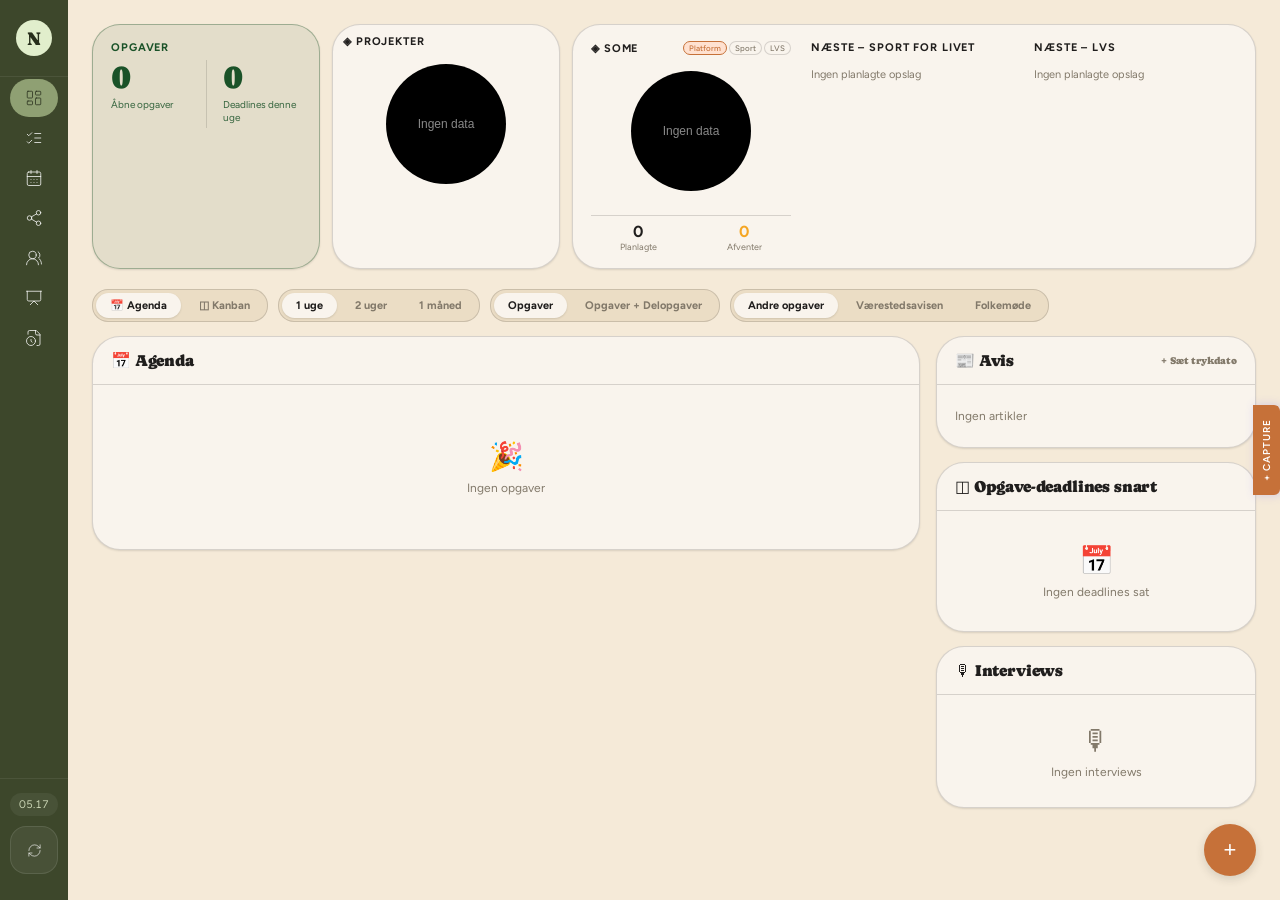
==== commit 50bae5cb: "Add Andre opgaver/Værestedsavisen/Folkemøde toggle to index.html Mirrors the wall.html deck-filter t" ====
--- a/index.html
+++ b/index.html
@@ -1044,6 +1044,11 @@
           <button class="view-toggle active" id="ad-tasks" onclick="setAgendaDetail('tasks',this)">Opgaver</button>
           <button class="view-toggle" id="ad-all" onclick="setAgendaDetail('all',this)">Opgaver + Delopgaver</button>
         </div>
+        <div style="display:flex;gap:4px;background:var(--surface2);border:1px solid var(--border);border-radius:var(--radius);padding:3px;">
+          <button class="view-toggle active" data-cat-btn="opgaver" onclick="setCategoryFilter('opgaver')">Andre opgaver</button>
+          <button class="view-toggle" data-cat-btn="avis" onclick="setCategoryFilter('avis')">Værestedsavisen</button>
+          <button class="view-toggle" data-cat-btn="folkemode" onclick="setCategoryFilter('folkemode')">Folkemøde</button>
+        </div>
       </div>
 
       <!-- AGENDA VIEW -->
@@ -1097,6 +1102,10 @@
           <button class="filter-pill active" onclick="setProjFilter('all',this)">Alle</button>
           <button class="filter-pill" onclick="setProjFilter('open',this)">Åbne</button>
           <button class="filter-pill" onclick="setProjFilter('high',this)">🔴 Høj prioritet</button>
+          <span style="width:1px;height:18px;background:var(--border);margin:0 2px;"></span>
+          <button class="filter-pill active" data-cat-btn="opgaver" onclick="setCategoryFilter('opgaver')">Andre opgaver</button>
+          <button class="filter-pill" data-cat-btn="avis" onclick="setCategoryFilter('avis')">Værestedsavisen</button>
+          <button class="filter-pill" data-cat-btn="folkemode" onclick="setCategoryFilter('folkemode')">Folkemøde</button>
         </div>
         <div style="display:flex;align-items:center;gap:6px;margin-left:auto;">
           <span style="font-size:11px;color:var(--text-muted);">Sortér:</span>
@@ -1833,6 +1842,20 @@
 function getUnderkategorier(typeId) { return getOpgaveType(typeId).underkategorier; }
 // Er en opgave (parent eller delopgave) en Artikel under Værestedsavisen – styrer interview-panelet
 function isArtikelOpgave(p) { return p && p.type==='vaeresteds' && p.underkat==='Artikel'; }
+function isFolkemoedeOpgave(p) { return p && p.type==='aktivitet' && p.underkat==='Folkemøde'; }
+// Deler opgaver i tre gensidigt udelukkende buckets, ligesom toggle'et i wall.html.
+let categoryFilter = 'opgaver'; // 'opgaver' | 'avis' | 'folkemode'
+function matchesCategoryFilter(p) {
+  if(categoryFilter==='avis') return isArtikelOpgave(p);
+  if(categoryFilter==='folkemode') return isFolkemoedeOpgave(p);
+  return !isArtikelOpgave(p) && !isFolkemoedeOpgave(p);
+}
+function setCategoryFilter(f) {
+  categoryFilter = f;
+  document.querySelectorAll('[data-cat-btn]').forEach(b=>b.classList.toggle('active', b.dataset.catBtn===f));
+  renderAgenda();
+  renderProjects();
+}
 
 // ── STATE ──
 let state = {
@@ -2717,7 +2740,7 @@
   if(agendaDetail === 'tasks') {
     const projectEvents = [];
     const noDeadlineProjects = [];
-    state.projects.filter(p=>!p.done && !p.parentId).forEach(p => {
+    state.projects.filter(p=>!p.done && !p.parentId && matchesCategoryFilter(p)).forEach(p => {
       const childDates = state.projects.filter(c=>c.parentId===p.id&&!c.done&&c.deadline).map(c=>c.deadline).sort();
       const nearestDate = childDates[0] || p.deadline;
       if(!nearestDate) { noDeadlineProjects.push(p); return; }
@@ -2837,11 +2860,11 @@
   const dayBlocks = days.map(d => {
     const ds = d.toISOString().split('T')[0];
     const projectsThisDay = new Map();
-    state.projects.filter(p => !p.done && !p.parentId && p.deadline === ds).forEach(p => {
+    state.projects.filter(p => !p.done && !p.parentId && matchesCategoryFilter(p) && p.deadline === ds).forEach(p => {
       if(!projectsThisDay.has(p.id)) projectsThisDay.set(p.id, { proj:p, kids:[], showDeadline:true });
       else projectsThisDay.get(p.id).showDeadline = true;
     });
-    state.projects.filter(p => !p.done && !p.parentId).forEach(p => {
+    state.projects.filter(p => !p.done && !p.parentId && matchesCategoryFilter(p)).forEach(p => {
       state.projects.filter(c=>c.parentId===p.id&&!c.done&&c.deadline===ds).forEach(c => {
         if(!projectsThisDay.has(p.id)) projectsThisDay.set(p.id, { proj:p, kids:[], showDeadline: p.deadline === ds });
         projectsThisDay.get(p.id).kids.push(c);
@@ -3221,7 +3244,7 @@
   // på Dashboard, indtil de er kategoriseret via "Planlæg →" – ellers dukker de
   // fejlagtigt op her som tomme "Andet"-opgaver (getOpgaveType falder tilbage
   // til sidste type i OPGAVE_TYPES når p.type er undefined).
-  let projects = state.projects.filter(p=>!p.parentId && p.type);
+  let projects = state.projects.filter(p=>!p.parentId && p.type && matchesCategoryFilter(p));
 
   if(projFilter==='open') projects=projects.filter(p=>!p.done);
   if(projFilter==='high') projects=projects.filter(p=>p.prio==='high'&&!p.done);
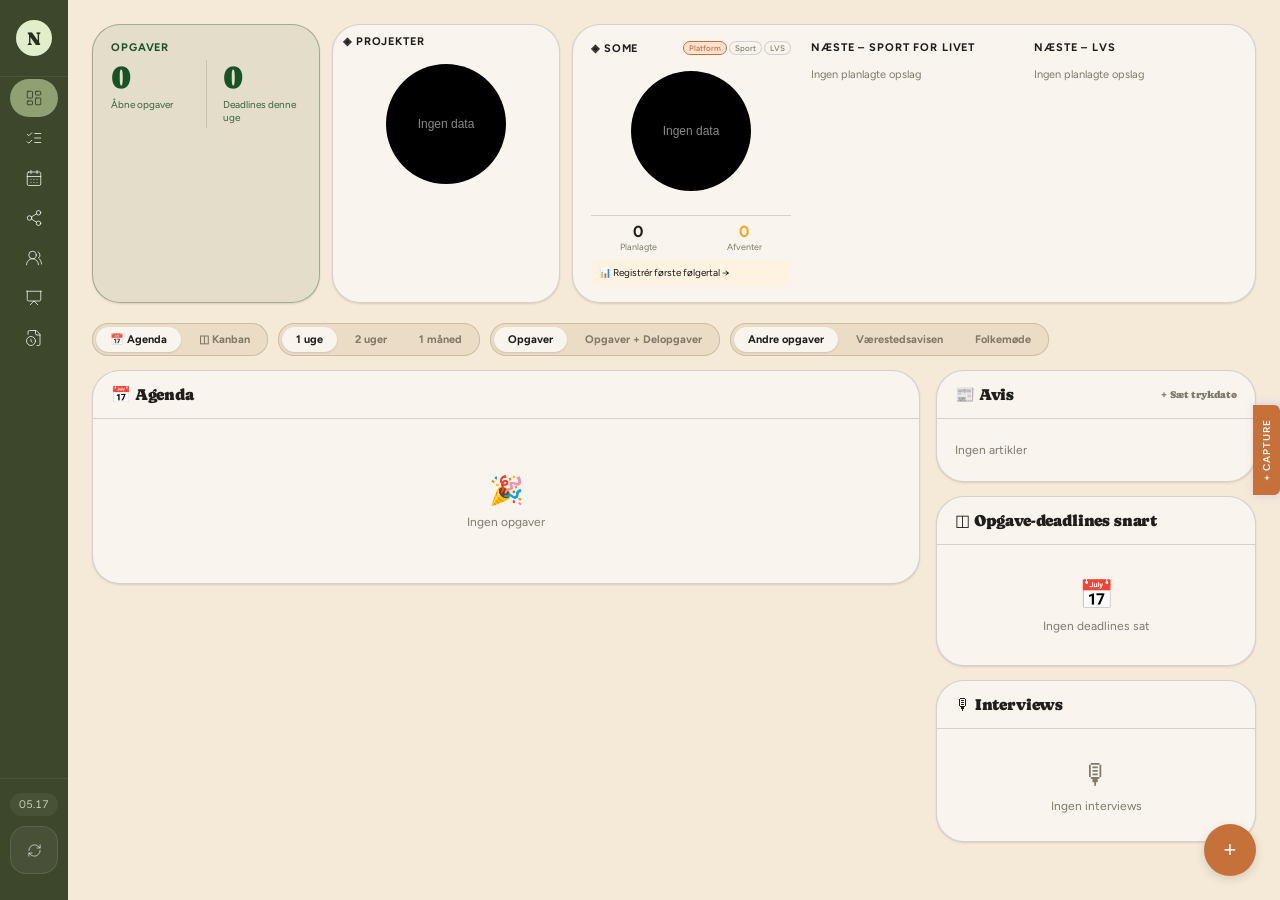
==== commit 99e1868b: "Add Vækst tab to SoMe for tracking follower growth and goals New "Vækst" view next to Kalender/Kanba" ====
--- a/index.html
+++ b/index.html
@@ -622,6 +622,40 @@
   display:flex; align-items:center; justify-content:center;
   font-size:22px; color:var(--border2);
 }
+
+/* ── SOME VÆKST (følgertal) ── */
+.vaekst-toolbar { display:flex; align-items:center; gap:10px; margin-bottom:14px; flex-wrap:wrap; }
+.vaekst-grid { display:grid; grid-template-columns:repeat(3,minmax(0,1fr)); gap:14px; align-items:start; }
+@media (max-width:1000px) { .vaekst-grid { grid-template-columns:1fr; } }
+.vaekst-card { background:var(--surface); border:1px solid var(--border); border-radius:var(--radius-lg); overflow:hidden; box-shadow:var(--shadow); }
+.vaekst-card-head { padding:10px 16px; color:#fff; font-size:12px; font-weight:700; display:flex; align-items:center; gap:8px; }
+.vaekst-card-body { padding:14px 16px; }
+.vaekst-now { font-size:28px; font-weight:700; color:var(--text); line-height:1.1; }
+.vaekst-now-lbl { font-size:10px; color:var(--text-muted); margin-bottom:10px; }
+.vaekst-delta { display:flex; justify-content:space-between; gap:8px; font-size:11px; color:var(--text-muted); padding:3px 0; }
+.vaekst-delta b { color:var(--text); font-weight:600; white-space:nowrap; }
+.vaekst-delta b.up { color:var(--success); }
+.vaekst-delta b.down { color:var(--danger); }
+.vaekst-goal { margin-top:10px; padding-top:10px; border-top:1px solid var(--border); font-size:11px; color:var(--text-muted); }
+.vaekst-goal-bar { height:6px; background:var(--surface2); border-radius:3px; overflow:hidden; margin:6px 0; }
+.vaekst-goal-bar > div { height:100%; border-radius:3px; }
+.vaekst-badge { font-size:9px; font-weight:700; padding:2px 7px; border-radius:10px; text-transform:uppercase; letter-spacing:0.3px; }
+.vaekst-badge.ok { background:var(--accent2-light); color:var(--success); }
+.vaekst-badge.behind { background:var(--danger-light); color:var(--danger); }
+.vaekst-badge.done { background:var(--accent2-light); color:var(--success); }
+.vaekst-chart { width:100%; height:150px; display:block; margin-top:12px; }
+.vaekst-history { margin-top:18px; background:var(--surface); border:1px solid var(--border); border-radius:var(--radius-lg); padding:14px 16px; overflow-x:auto; }
+.vaekst-table { width:100%; border-collapse:collapse; font-size:12px; }
+.vaekst-table th { text-align:right; font-size:10px; font-weight:600; color:var(--text-muted); text-transform:uppercase; letter-spacing:0.5px; padding:4px 8px; border-bottom:1px solid var(--border); }
+.vaekst-table td { text-align:right; padding:6px 8px; border-bottom:1px solid var(--border); white-space:nowrap; }
+.vaekst-table th:first-child, .vaekst-table td:first-child { text-align:left; }
+.vaekst-table tr:last-child td { border-bottom:none; }
+.vaekst-notice { background:var(--warning-light); border:1px solid var(--warning); border-radius:var(--radius); padding:10px 14px; font-size:12px; line-height:1.5; margin-bottom:14px; }
+.fl-grid { display:grid; grid-template-columns:auto repeat(3,minmax(0,1fr)); gap:8px 10px; align-items:center; margin-bottom:12px; }
+.fl-grid .fl-head { font-size:10px; font-weight:700; text-transform:uppercase; letter-spacing:0.5px; }
+.fl-grid .fl-org { font-size:12px; font-weight:600; }
+.fl-grid input { width:100%; }
+.fl-hint { font-size:10px; color:var(--text-muted); margin-top:2px; min-height:13px; }
 
 /* ── SOME CARD ── */
 .some-card { background:var(--surface); border:1px solid var(--border); border-radius:var(--radius-lg); overflow:hidden; box-shadow:var(--shadow); }
@@ -1016,6 +1050,7 @@
                   <div style="font-size:9px;color:var(--text-muted);">Afventer</div>
                 </div>
               </div>
+              <div id="some-follower-reminder"></div>
             </div>
             <div style="flex:1;min-width:180px;">
               <div class="s-label" style="margin:0 0 8px;">Næste – Sport for Livet</div>
@@ -1150,6 +1185,7 @@
         <div style="display:flex;gap:4px;background:var(--surface2);border:1px solid var(--border);border-radius:var(--radius);padding:3px;">
           <button class="view-toggle active" id="svt-cal"    onclick="setSomeView('cal',this)">📅 Kalender</button>
           <button class="view-toggle"        id="svt-kanban" onclick="setSomeView('kanban',this)">◫ Kanban</button>
+          <button class="view-toggle"        id="svt-vaekst" onclick="setSomeView('vaekst',this)">📈 Vækst</button>
         </div>
         <!-- Cal month nav (only in cal view) -->
         <div id="some-cal-nav" style="display:flex;align-items:center;gap:6px;">
@@ -1169,6 +1205,26 @@
       <!-- KANBAN VIEW -->
       <div id="some-view-kanban" style="display:none;">
         <div class="some-kanban" id="some-kanban"></div>
+      </div>
+
+      <!-- VÆKST VIEW: følgerudvikling pr. profil -->
+      <div id="some-view-vaekst" style="display:none;">
+        <div class="vaekst-toolbar">
+          <div style="display:flex;gap:4px;background:var(--surface2);border:1px solid var(--border);border-radius:var(--radius);padding:3px;">
+            <button type="button" class="view-toggle active" id="vk-org-sport" onclick="setVaekstOrg('sport')">Sport for Livet</button>
+            <button type="button" class="view-toggle" id="vk-org-lvs" onclick="setVaekstOrg('lvs')">LVS</button>
+          </div>
+          <div style="margin-left:auto;display:flex;gap:6px;flex-wrap:wrap;">
+            <button class="btn secondary sm" onclick="openFollowerGoalsModal()">🎯 Mål</button>
+            <button class="btn sm" onclick="openFollowerSnapshotModal()">📊 Registrér følgere</button>
+          </div>
+        </div>
+        <div id="vaekst-notice"></div>
+        <div class="vaekst-grid" id="vaekst-cards"></div>
+        <div class="vaekst-history">
+          <div class="s-label" style="margin:0 0 8px;">Registreringer</div>
+          <div id="vaekst-history"></div>
+        </div>
       </div>
     </div>
 
@@ -1634,6 +1690,50 @@
       <div class="flex gap8">
         <button class="btn" onclick="saveNewsletterStats()" style="flex:1;">Gem statistik</button>
         <button class="btn secondary" onclick="closeModal('modal-newsletter-stats')">Annuller</button>
+      </div>
+    </div>
+  </div>
+</div>
+
+<!-- SOME: REGISTRÉR FØLGERE MODAL -->
+<div class="modal-overlay" id="modal-followers">
+  <div class="modal" style="width:520px;">
+    <div class="modal-header">
+      <div class="modal-title">📊 Registrér følgere</div>
+      <button class="modal-close" onclick="closeModal('modal-followers')">✕</button>
+    </div>
+    <div class="modal-body">
+      <div class="field" style="max-width:200px;">
+        <label>Dato</label>
+        <input type="date" id="fl-dato" style="width:100%;" onchange="renderFollowerSnapshotFields()">
+      </div>
+      <div style="font-size:11px;color:var(--text-muted);margin:-4px 0 12px;line-height:1.5;">
+        Skriv følgertallet, som det står på profilen. Felter, du lader stå tomme, springes over.
+      </div>
+      <div id="fl-fields"></div>
+      <div class="flex gap8" style="margin-top:6px;">
+        <button class="btn" onclick="saveFollowerSnapshot()" style="flex:1;">Gem følgertal</button>
+        <button class="btn secondary" onclick="closeModal('modal-followers')">Annuller</button>
+      </div>
+    </div>
+  </div>
+</div>
+
+<!-- SOME: FØLGERMÅL MODAL -->
+<div class="modal-overlay" id="modal-follower-goals">
+  <div class="modal" style="width:560px;">
+    <div class="modal-header">
+      <div class="modal-title">🎯 Følgermål</div>
+      <button class="modal-close" onclick="closeModal('modal-follower-goals')">✕</button>
+    </div>
+    <div class="modal-body">
+      <div style="font-size:11px;color:var(--text-muted);margin:0 0 12px;line-height:1.5;">
+        Sæt et mål for antal følgere og en dato pr. profil. Tomt mål = intet mål.
+      </div>
+      <div id="fg-fields"></div>
+      <div class="flex gap8" style="margin-top:6px;">
+        <button class="btn" onclick="saveFollowerGoals()" style="flex:1;">Gem mål</button>
+        <button class="btn secondary" onclick="closeModal('modal-follower-goals')">Annuller</button>
       </div>
     </div>
   </div>
@@ -1861,6 +1961,7 @@
 let state = {
   projects: [],
   some: [],
+  someFollowers: [], // SoMe-vækst: {id, kind:'snapshot'|'goal', ...} – se supabase/some_followers.sql
   notes: [],
   diaryEntries: {},
   nextId: 1,
@@ -1924,30 +2025,60 @@
   } catch(e) { return null; }
 }
 
-async function syncToSupabase() {
+// Sidst kendte version af hver række i Supabase (JSON-streng pr. nøgle). Bruges til kun
+// at sende rækker, der faktisk er ændret på denne enhed. Tidligere sendte hver save() ALLE
+// rækker, så en enhed med en forældet kopi (fx en åben fane på en anden computer)
+// overskrev ændringer fra andre enheder — fx at en opgave var markeret færdig.
+const sbSynced = { projects:{}, some_posts:{}, some_followers:{}, notes:{}, diary_entries:{} };
+// Sættes hvis tabellen some_followers ikke kan hentes fra Supabase (fx fordi SQL'en ikke er
+// kørt endnu). Så gemmes følgertal kun lokalt, og Vækst-fanen viser en vejledning.
+let sbFollowersMissing = false;
+function markSynced(table, key, obj) { sbSynced[table][String(key)] = JSON.stringify(obj); }
+
+async function sbUpsertMany(table, rows, opts = {}) {
+  if(!sbReady || !rows.length) return true;
+  try {
+    const r = await fetchWithTimeout(`${SUPABASE_URL}/rest/v1/${table}`, {
+      method:  'POST',
+      headers: sbHeaders(),
+      body:    JSON.stringify(rows),
+      keepalive: !!opts.keepalive,
+    });
+    if(!r.ok) { console.warn('Supabase write error:', table, r.status, await r.text().catch(()=>'')); return false; }
+    return true;
+  } catch(e) { console.warn('Supabase write error:', e); return false; }
+}
+
+async function syncToSupabase(opts = {}) {
   if(!sbReady) return;
-  // Projects
-  for(const p of state.projects) {
-    await sbUpsert('projects', { id: p.id, data: p });
-  }
-  // SoMe
-  for(const s of state.some) {
-    await sbUpsert('some_posts', { id: s.id, data: s });
-  }
-  // Notes
-  for(const n of state.notes) {
-    await sbUpsert('notes', { id: n.id, data: n });
-  }
-  // Diary
-  for(const [projId, entries] of Object.entries(state.diaryEntries)) {
-    await sbUpsert('diary_entries', { project_id: parseInt(projId), data: entries });
+  const pending = [];
+  const collect = (table, items, keyOf, rowOf) => {
+    const rows = [], keys = [];
+    for(const it of items) {
+      const key = String(keyOf(it));
+      const json = JSON.stringify(rowOf(it).data);
+      if(sbSynced[table][key] === json) continue;
+      rows.push(rowOf(it)); keys.push([key, json]);
+    }
+    if(rows.length) pending.push({ table, rows, keys });
+  };
+  collect('projects',   state.projects, p=>p.id, p=>({ id: p.id, data: p }));
+  collect('some_posts', state.some,     s=>s.id, s=>({ id: s.id, data: s }));
+  if(!sbFollowersMissing) collect('some_followers', state.someFollowers||[], f=>f.id, f=>({ id: f.id, data: f }));
+  collect('notes',      state.notes,    n=>n.id, n=>({ id: n.id, data: n }));
+  collect('diary_entries', Object.entries(state.diaryEntries), ([pid])=>pid,
+          ([pid, entries])=>({ project_id: parseInt(pid), data: entries }));
+
+  for(const { table, rows, keys } of pending) {
+    // Tag snapshot før await, så ændringer foretaget under requesten sendes ved næste sync
+    if(await sbUpsertMany(table, rows, opts)) keys.forEach(([k, json])=>{ sbSynced[table][k] = json; });
   }
   // System state
-  await sbUpsert('system_state', { key: 'meta', value: {
+  await sbUpsertMany('system_state', [{ key: 'meta', value: {
     nextId:        state.nextId,
     kilder:        state.kilder || [],
     deletedIds:    state.deletedIds || [],
-  }});
+  }}], opts);
 }
 
 function parseSupabaseData(r) {
@@ -2060,12 +2191,13 @@
   if(!sbReady) return false;
   try {
     showSyncIndicator('Henter data fra sky...');
-    const [projects, some, notes, diary, sys] = await Promise.all([
+    const [projects, some, notes, diary, sys, followers] = await Promise.all([
       sbSelect('projects'),
       sbSelect('some_posts'),
       sbSelect('notes'),
       sbSelect('diary_entries'),
       sbSelect('system_state'),
+      sbSelect('some_followers'),
     ]);
 
     if(projects) {
@@ -2080,6 +2212,7 @@
         const sbIds = new Set(filteredParsed.map(p=>String(p.id)));
         const localOnly = state.projects.filter(p=>!sbIds.has(String(p.id)) && !deletedSet.has(String(p.id)));
         state.projects = [...filteredParsed, ...localOnly];
+        filteredParsed.forEach(p=>markSynced('projects', p.id, p));
         // Update nextId to avoid collisions
         const maxId = Math.max(...state.projects.map(p=>Number(p.id)||0), state.nextId, 1);
         if(maxId >= state.nextId) state.nextId = maxId + 1;
@@ -2088,16 +2221,16 @@
     }
     if(some?.length) {
       const parsed = some.map(r=>parseSupabaseData(r)).filter(Boolean);
-      if(parsed.length) state.some = parsed;
+      if(parsed.length) { state.some = parsed; parsed.forEach(x=>markSynced('some_posts', x.id, x)); }
     }
     if(notes?.length) {
       const parsed = notes.map(r=>parseSupabaseData(r)).filter(Boolean);
-      if(parsed.length) state.notes = parsed;
+      if(parsed.length) { state.notes = parsed; parsed.forEach(x=>markSynced('notes', x.id, x)); }
     }
     if(diary?.length) {
       diary.forEach(r=>{
         const d = typeof r.data === 'string' ? JSON.parse(r.data) : r.data;
-        if(d) state.diaryEntries[r.project_id] = d;
+        if(d) { state.diaryEntries[r.project_id] = d; markSynced('diary_entries', r.project_id, d); }
       });
     }
     if(sys?.length) {
@@ -2109,6 +2242,23 @@
         if(m.deletedIds?.length) state.deletedIds = m.deletedIds;
       }
     }
+    // SoMe-følgertal (efter system_state, så deletedIds fra serveren er med): server-rækker +
+    // lokale rækker, der endnu ikke er nået op (fx gemt mens tabellen manglede). Slettede id'er
+    // filtreres fra, så en gammel lokal kopi på en anden enhed ikke genopliver dem.
+    sbFollowersMissing = followers === null;
+    if(followers) {
+      const deletedSet = new Set((state.deletedIds||[]).map(String));
+      const parsed = followers.map(r=>{
+        try {
+          const d = typeof r.data === 'string' ? JSON.parse(r.data) : r.data;
+          return d && typeof d === 'object' ? { ...d, id: r.id } : null;
+        } catch(e) { return null; }
+      }).filter(f=>f && !deletedSet.has(String(f.id)));
+      const sbIds = new Set(parsed.map(f=>String(f.id)));
+      const localOnly = (state.someFollowers||[]).filter(f=>!sbIds.has(String(f.id)) && !deletedSet.has(String(f.id)));
+      state.someFollowers = [...parsed, ...localOnly];
+      parsed.forEach(f=>markSynced('some_followers', f.id, f));
+    }
     hideSyncIndicator();
     return true;
   } catch(e) {
@@ -2137,10 +2287,28 @@
 
 // Debounced sync – waits 2 seconds after last save before syncing
 let syncTimer = null;
+let syncPromise = Promise.resolve();
 function scheduleSyncToSupabase() {
   clearTimeout(syncTimer);
-  syncTimer = setTimeout(()=>{ syncToSupabase(); }, 2000);
-}
+  syncTimer = setTimeout(()=>{ syncTimer = null; syncPromise = syncToSupabase(); }, 2000);
+}
+// Send ventende ændringer med det samme, når fanen skjules/lukkes, så de ikke går tabt
+document.addEventListener('visibilitychange', () => {
+  if(document.visibilityState === 'hidden' && syncTimer) {
+    clearTimeout(syncTimer); syncTimer = null;
+    syncPromise = syncToSupabase({ keepalive: true });
+  } else if(document.visibilityState === 'visible' && sbReady && !syncTimer) {
+    // Hent ændringer fra andre enheder (fx væg-skærmen), når fanen bliver aktiv igen —
+    // men først når egne ændringer er sendt, så de ikke overskrives af den gamle server-version
+    syncPromise.then(async ()=>{
+      if(syncTimer) return;
+      if(await loadFromSupabase()) {
+        localStorage.setItem('focusbase_v2', JSON.stringify(state));
+        renderProjects(); renderDashboard(); updateBadge();
+      }
+    });
+  }
+});
 
 // ── SAVE / LOAD ──
 function save() {
@@ -4647,6 +4815,7 @@
   el.classList.add('active');
   document.getElementById('some-view-cal').style.display    = v==='cal'    ? 'block' : 'none';
   document.getElementById('some-view-kanban').style.display = v==='kanban' ? 'block' : 'none';
+  document.getElementById('some-view-vaekst').style.display = v==='vaekst' ? 'block' : 'none';
   document.getElementById('some-cal-nav').style.display     = v==='cal'    ? 'flex'  : 'none';
   renderSome();
 }
@@ -4658,8 +4827,337 @@
 
 function renderSome() {
   if(someView==='cal') renderSomeCal();
+  else if(someView==='vaekst') renderVaekst();
   else renderSomeKanban();
 }
+
+// ── SOME VÆKST: følgertal pr. profil (org-enhed × platform) ──
+// Gemmes i state.someFollowers / Supabase-tabellen some_followers som to slags rækker:
+//   { kind:'snapshot', dato:'YYYY-MM-DD', orgEnhed, platform, foelgere }
+//   { kind:'goal',     orgEnhed, platform, maal, deadline:'YYYY-MM-DD'|'' , updatedAt }
+const VAEKST_PLATFORMS = ['Facebook','Instagram','LinkedIn'];
+const VAEKST_ORGS = [{ id:'sport', navn:'Sport for Livet' }, { id:'lvs', navn:'LVS' }];
+const VAEKST_REMINDER_DAYS = 30;
+let vaekstOrg = 'sport';
+
+const fmtNum = n => Number(n||0).toLocaleString('da-DK');
+const todayISO = () => { const d=new Date(); return `${d.getFullYear()}-${String(d.getMonth()+1).padStart(2,'0')}-${String(d.getDate()).padStart(2,'0')}`; };
+const daysBetween = (a,b) => Math.round((new Date(b+'T12:00:00') - new Date(a+'T12:00:00')) / 86400000);
+
+function followerSnapshots(org, plat) {
+  return (state.someFollowers||[])
+    .filter(f=>f.kind==='snapshot' && f.orgEnhed===org && f.platform===plat && f.dato)
+    .sort((a,b)=>a.dato.localeCompare(b.dato));
+}
+function followerGoal(org, plat) {
+  return (state.someFollowers||[])
+    .filter(f=>f.kind==='goal' && f.orgEnhed===org && f.platform===plat)
+    .sort((a,b)=>(b.updatedAt||'').localeCompare(a.updatedAt||''))[0] || null;
+}
+function lastFollowerDate() {
+  return (state.someFollowers||[]).filter(f=>f.kind==='snapshot' && f.dato)
+    .map(f=>f.dato).sort().pop() || null;
+}
+function removeFollowerEntry(id) {
+  state.someFollowers = (state.someFollowers||[]).filter(f=>f.id!==id);
+  if(!state.deletedIds) state.deletedIds = [];
+  if(!state.deletedIds.includes(String(id))) state.deletedIds.push(String(id));
+  delete sbSynced.some_followers[String(id)];
+  if(sbReady && !sbFollowersMissing) fetch(`${SUPABASE_URL}/rest/v1/some_followers?id=eq.${id}`, { method:'DELETE', headers:sbHeaders() }).catch(e=>console.warn(e));
+}
+
+function setVaekstOrg(org) {
+  vaekstOrg = org;
+  VAEKST_ORGS.forEach(o=>document.getElementById('vk-org-'+o.id)?.classList.toggle('active', o.id===org));
+  renderVaekst();
+}
+
+// Tempo pr. måned: ændring over (op til) de seneste 90 dage, ellers siden første registrering.
+function followerMonthlyRate(snaps) {
+  if(snaps.length < 2) return null;
+  const last = snaps[snaps.length-1];
+  const ref = snaps.find(s=>daysBetween(s.dato, last.dato) <= 90 && s !== last) || snaps[0];
+  const days = daysBetween(ref.dato, last.dato);
+  if(days <= 0) return null;
+  return (last.foelgere - ref.foelgere) / days * 30.44;
+}
+
+function deltaHtml(label, from, to) {
+  if(!from) return '';
+  const diff = to.foelgere - from.foelgere;
+  const pct = from.foelgere ? (diff / from.foelgere * 100) : 0;
+  const cls = diff > 0 ? 'up' : diff < 0 ? 'down' : '';
+  const sign = diff > 0 ? '+' : '';
+  return `<div class="vaekst-delta"><span>${label} (${formatDate(from.dato)})</span><b class="${cls}">${sign}${fmtNum(diff)} (${sign}${pct.toLocaleString('da-DK',{maximumFractionDigits:1})}%)</b></div>`;
+}
+
+function renderVaekst() {
+  const cardsEl = document.getElementById('vaekst-cards');
+  if(!cardsEl) return;
+  const notice = document.getElementById('vaekst-notice');
+  notice.innerHTML = (sbReady && sbFollowersMissing)
+    ? `<div class="vaekst-notice"><b>Følgertal gemmes kun på denne enhed.</b> Tabellen <code>some_followers</code> kunne ikke hentes fra Supabase. Kør <code>supabase/some_followers.sql</code> i Supabase (SQL Editor → Run) og genindlæs siden, så synkroniseres tallene.</div>`
+    : '';
+
+  const today = todayISO();
+  cardsEl.innerHTML = VAEKST_PLATFORMS.map(plat => {
+    const pc = platColor(plat);
+    const snaps = followerSnapshots(vaekstOrg, plat);
+    const goal = followerGoal(vaekstOrg, plat);
+    const last = snaps[snaps.length-1];
+    const prev = snaps[snaps.length-2];
+    const first = snaps[0];
+    const rate = followerMonthlyRate(snaps);
+
+    let body;
+    if(!last) {
+      body = `<div class="vaekst-now">—</div><div class="vaekst-now-lbl">Ingen registreringer endnu</div>`;
+    } else {
+      body = `<div class="vaekst-now">${fmtNum(last.foelgere)}</div>
+        <div class="vaekst-now-lbl">følgere pr. ${formatDate(last.dato)} ${last.dato.slice(0,4)}</div>
+        ${deltaHtml('Siden forrige', prev, last)}
+        ${snaps.length > 2 ? deltaHtml('Siden start', first, last) : ''}
+        ${rate !== null ? `<div class="vaekst-delta"><span>Tempo</span><b>${rate>=0?'+':''}${fmtNum(Math.round(rate))} pr. md.</b></div>` : ''}`;
+    }
+
+    let goalHtml = '';
+    if(goal && goal.maal) {
+      const cur = last ? last.foelgere : 0;
+      const pct = Math.max(0, Math.min(100, cur / goal.maal * 100));
+      const missing = goal.maal - cur;
+      let status = '', detail = '';
+      if(missing <= 0) {
+        status = `<span class="vaekst-badge done">Nået 🎉</span>`;
+      } else if(goal.deadline && goal.deadline > today) {
+        const months = daysBetween(today, goal.deadline) / 30.44;
+        const needed = missing / Math.max(months, 0.1);
+        detail = `Kræver ca. +${fmtNum(Math.ceil(needed))} pr. md.`;
+        if(rate !== null) status = rate >= needed
+          ? `<span class="vaekst-badge ok">På sporet</span>`
+          : `<span class="vaekst-badge behind">Bagud</span>`;
+      } else if(goal.deadline) {
+        status = `<span class="vaekst-badge behind">Frist overskredet</span>`;
+      }
+      goalHtml = `<div class="vaekst-goal">
+        <div style="display:flex;align-items:center;justify-content:space-between;gap:6px;">
+          <span>🎯 Mål: <b style="color:var(--text);">${fmtNum(goal.maal)}</b>${goal.deadline?` inden ${formatDate(goal.deadline)} ${goal.deadline.slice(0,4)}`:''}</span>${status}
+        </div>
+        <div class="vaekst-goal-bar"><div style="width:${pct}%;background:${pc.bg};"></div></div>
+        <div style="display:flex;justify-content:space-between;gap:6px;">
+          <span>${Math.round(pct)}%${missing>0?` · mangler ${fmtNum(missing)}`:''}</span><span>${detail}</span>
+        </div>
+      </div>`;
+    }
+
+    return `<div class="vaekst-card">
+      <div class="vaekst-card-head" style="background:${pc.bg};">${plat}</div>
+      <div class="vaekst-card-body">
+        ${body}
+        <canvas class="vaekst-chart" id="vaekst-chart-${plat}"></canvas>
+        ${goalHtml}
+      </div>
+    </div>`;
+  }).join('');
+
+  VAEKST_PLATFORMS.forEach(plat => drawFollowerChart(`vaekst-chart-${plat}`, followerSnapshots(vaekstOrg, plat), followerGoal(vaekstOrg, plat), platColor(plat).bg));
+  renderVaekstHistory();
+}
+
+function drawFollowerChart(canvasId, snaps, goal, color) {
+  const canvas = document.getElementById(canvasId);
+  if(!canvas) return;
+  const cs = getComputedStyle(document.documentElement);
+  const muted  = cs.getPropertyValue('--text-muted').trim() || '#888';
+  const border = cs.getPropertyValue('--border').trim() || '#ddd';
+  const font   = cs.getPropertyValue('--font').trim() || 'sans-serif';
+  const dpr = window.devicePixelRatio || 1;
+  const W = canvas.clientWidth || 300, H = canvas.clientHeight || 150;
+  canvas.width = W * dpr; canvas.height = H * dpr;
+  const ctx = canvas.getContext('2d');
+  ctx.setTransform(dpr,0,0,dpr,0,0);
+  ctx.clearRect(0,0,W,H);
+  ctx.font = `10px ${font}`;
+
+  if(!snaps.length) {
+    ctx.fillStyle = muted; ctx.textAlign = 'center';
+    ctx.fillText('Ingen data endnu', W/2, H/2);
+    return;
+  }
+
+  const hasGoal = goal && goal.maal;
+  const t = d => new Date(d+'T12:00:00').getTime();
+  const last = snaps[snaps.length-1];
+  let tMin = t(snaps[0].dato), tMax = t(last.dato);
+  if(hasGoal && goal.deadline && t(goal.deadline) > tMax) tMax = t(goal.deadline);
+  if(tMax === tMin) { tMin -= 15*86400000; tMax += 15*86400000; }
+  const vals = snaps.map(s=>s.foelgere).concat(hasGoal ? [goal.maal] : []);
+  let vMin = Math.min(...vals), vMax = Math.max(...vals);
+  const pad = Math.max((vMax - vMin) * 0.12, vMax * 0.02, 5);
+  vMin = Math.max(0, vMin - pad); vMax = vMax + pad;
+
+  const L = 44, R = 8, T = 8, B = 18;
+  const x = tv => L + (tv - tMin) / (tMax - tMin) * (W - L - R);
+  const y = v  => T + (1 - (v - vMin) / (vMax - vMin)) * (H - T - B);
+
+  // Gitter + y-labels
+  ctx.strokeStyle = border; ctx.lineWidth = 1; ctx.fillStyle = muted; ctx.textAlign = 'right'; ctx.textBaseline = 'middle';
+  for(let i=0;i<=3;i++) {
+    const v = vMin + (vMax - vMin) * i / 3, yy = Math.round(y(v)) + 0.5;
+    ctx.beginPath(); ctx.moveTo(L, yy); ctx.lineTo(W - R, yy); ctx.stroke();
+    ctx.fillText(fmtNum(Math.round(v)), L - 6, yy);
+  }
+  // X-labels: første og sidste dato på aksen
+  ctx.textBaseline = 'alphabetic';
+  const xLabel = tv => { const d = new Date(tv); return `${d.getDate()}. ${DA_MONTHS_SHORT[d.getMonth()]}${d.getFullYear()!==new Date().getFullYear()?' '+String(d.getFullYear()).slice(2):''}`; };
+  ctx.textAlign = 'left';  ctx.fillText(xLabel(tMin), L, H - 4);
+  ctx.textAlign = 'right'; ctx.fillText(xLabel(tMax), W - R, H - 4);
+
+  // Mål: stiplet linje fra seneste måling til målet ved fristen (eller vandret hvis ingen frist)
+  if(hasGoal) {
+    ctx.save();
+    ctx.setLineDash([4,4]); ctx.strokeStyle = color; ctx.globalAlpha = 0.6; ctx.lineWidth = 1.5;
+    ctx.beginPath();
+    if(goal.deadline && t(goal.deadline) > t(last.dato)) {
+      ctx.moveTo(x(t(last.dato)), y(last.foelgere)); ctx.lineTo(x(t(goal.deadline)), y(goal.maal));
+    } else {
+      ctx.moveTo(L, y(goal.maal)); ctx.lineTo(W - R, y(goal.maal));
+    }
+    ctx.stroke();
+    ctx.restore();
+  }
+
+  // Følgerkurve
+  ctx.strokeStyle = color; ctx.lineWidth = 2; ctx.lineJoin = 'round';
+  ctx.beginPath();
+  snaps.forEach((s,i)=>{ const px=x(t(s.dato)), py=y(s.foelgere); i?ctx.lineTo(px,py):ctx.moveTo(px,py); });
+  ctx.stroke();
+  ctx.fillStyle = color;
+  snaps.forEach(s=>{ ctx.beginPath(); ctx.arc(x(t(s.dato)), y(s.foelgere), snaps.length>24?2:3, 0, Math.PI*2); ctx.fill(); });
+}
+
+function renderVaekstHistory() {
+  const el = document.getElementById('vaekst-history');
+  if(!el) return;
+  const rows = {};
+  (state.someFollowers||[]).filter(f=>f.kind==='snapshot' && f.orgEnhed===vaekstOrg && f.dato)
+    .forEach(f=>{ (rows[f.dato] = rows[f.dato] || {})[f.platform] = f.foelgere; });
+  const dates = Object.keys(rows).sort().reverse();
+  if(!dates.length) {
+    el.innerHTML = `<div style="font-size:12px;color:var(--text-muted);">Ingen registreringer for ${VAEKST_ORGS.find(o=>o.id===vaekstOrg).navn} endnu. Klik på <b>📊 Registrér følgere</b> for at sætte et nulpunkt.</div>`;
+    return;
+  }
+  el.innerHTML = `<table class="vaekst-table">
+    <thead><tr><th>Dato</th>${VAEKST_PLATFORMS.map(p=>`<th>${p}</th>`).join('')}<th></th></tr></thead>
+    <tbody>${dates.map(d=>`<tr>
+      <td>${formatDate(d)} ${d.slice(0,4)}</td>
+      ${VAEKST_PLATFORMS.map(p=>`<td>${rows[d][p]!==undefined?fmtNum(rows[d][p]):'<span style="color:var(--text-dim);">–</span>'}</td>`).join('')}
+      <td><button class="btn secondary sm" style="font-size:10px;padding:2px 8px;" onclick="openFollowerSnapshotModal('${d}')">Rediger</button></td>
+    </tr>`).join('')}</tbody>
+  </table>`;
+}
+
+function openFollowerSnapshotModal(dato) {
+  document.getElementById('fl-dato').value = dato || todayISO();
+  renderFollowerSnapshotFields();
+  document.getElementById('modal-followers').classList.add('open');
+}
+
+// Felterne viser den eksisterende værdi for den valgte dato (så man kan rette), og
+// sidste kendte tal før datoen som hjælpetekst.
+function renderFollowerSnapshotFields() {
+  const dato = document.getElementById('fl-dato').value;
+  const el = document.getElementById('fl-fields');
+  el.innerHTML = `<div class="fl-grid">
+    <div></div>${VAEKST_PLATFORMS.map(p=>`<div class="fl-head" style="color:${platColor(p).bg};">${p}</div>`).join('')}
+    ${VAEKST_ORGS.map(o=>`<div class="fl-org">${o.navn}</div>${VAEKST_PLATFORMS.map(p=>{
+      const snaps = followerSnapshots(o.id, p);
+      const existing = snaps.find(s=>s.dato===dato);
+      const before = snaps.filter(s=>s.dato < dato).pop();
+      return `<div>
+        <input type="number" min="0" step="1" inputmode="numeric" id="fl-${o.id}-${p}" value="${existing?existing.foelgere:''}" placeholder="${before?fmtNum(before.foelgere):'Antal'}">
+        <div class="fl-hint">${before?`Sidst: ${formatDate(before.dato)}`:''}</div>
+      </div>`;
+    }).join('')}`).join('')}
+  </div>`;
+}
+
+function saveFollowerSnapshot() {
+  const dato = document.getElementById('fl-dato').value;
+  if(!dato) { alert('Vælg en dato'); return; }
+  if(dato > todayISO()) { alert('Datoen kan ikke ligge i fremtiden'); return; }
+  let saved = 0, removed = 0;
+  for(const o of VAEKST_ORGS) for(const p of VAEKST_PLATFORMS) {
+    const raw = document.getElementById(`fl-${o.id}-${p}`).value.trim();
+    const existing = followerSnapshots(o.id, p).find(s=>s.dato===dato);
+    if(raw === '') {
+      if(existing) { removeFollowerEntry(existing.id); removed++; }
+      continue;
+    }
+    const n = parseInt(raw, 10);
+    if(isNaN(n) || n < 0) { alert(`Ugyldigt tal for ${o.navn} · ${p}`); return; }
+    if(existing) existing.foelgere = n;
+    else state.someFollowers.push({ id:newId(), kind:'snapshot', dato, orgEnhed:o.id, platform:p, foelgere:n, createdAt:new Date().toISOString() });
+    saved++;
+  }
+  if(!saved && !removed) { alert('Skriv mindst ét følgertal'); return; }
+  save(); closeModal('modal-followers'); renderSome(); renderSomeUpcoming();
+  toast(saved ? `📊 ${saved} følgertal gemt ✓` : '📊 Registrering fjernet');
+}
+
+function openFollowerGoalsModal() {
+  const el = document.getElementById('fg-fields');
+  el.innerHTML = VAEKST_ORGS.map(o=>`
+    <div class="s-label" style="margin:4px 0 8px;">${o.navn}</div>
+    ${VAEKST_PLATFORMS.map(p=>{
+      const g = followerGoal(o.id, p);
+      const last = followerSnapshots(o.id, p).pop();
+      return `<div class="row3" style="align-items:end;margin-bottom:8px;">
+        <div style="font-size:12px;font-weight:600;color:${platColor(p).bg};padding-bottom:9px;">${p}${last?` <span style="font-weight:400;color:var(--text-muted);font-size:10px;">(nu ${fmtNum(last.foelgere)})</span>`:''}</div>
+        <div class="field" style="margin:0;"><label>Mål (følgere)</label><input type="number" min="0" step="1" id="fg-${o.id}-${p}-maal" value="${g?.maal||''}"></div>
+        <div class="field" style="margin:0;"><label>Inden</label><input type="date" id="fg-${o.id}-${p}-deadline" value="${g?.deadline||''}" style="width:100%;"></div>
+      </div>`;
+    }).join('')}`).join('');
+  document.getElementById('modal-follower-goals').classList.add('open');
+}
+
+function saveFollowerGoals() {
+  for(const o of VAEKST_ORGS) for(const p of VAEKST_PLATFORMS) {
+    const raw = document.getElementById(`fg-${o.id}-${p}-maal`).value.trim();
+    const deadline = document.getElementById(`fg-${o.id}-${p}-deadline`).value;
+    const g = followerGoal(o.id, p);
+    if(raw === '') { if(g) removeFollowerEntry(g.id); continue; }
+    const maal = parseInt(raw, 10);
+    if(isNaN(maal) || maal <= 0) { alert(`Ugyldigt mål for ${o.navn} · ${p}`); return; }
+    if(g) { if(g.maal!==maal || g.deadline!==deadline) { g.maal = maal; g.deadline = deadline; g.updatedAt = new Date().toISOString(); } }
+    else state.someFollowers.push({ id:newId(), kind:'goal', orgEnhed:o.id, platform:p, maal, deadline, updatedAt:new Date().toISOString() });
+  }
+  save(); closeModal('modal-follower-goals'); renderSome();
+  toast('🎯 Mål gemt ✓');
+}
+
+// Dashboard: påmindelse når følgertal ikke er registreret i VAEKST_REMINDER_DAYS dage
+function renderFollowerReminder() {
+  const el = document.getElementById('some-follower-reminder');
+  if(!el) return;
+  const last = lastFollowerDate();
+  const days = last ? daysBetween(last, todayISO()) : null;
+  if(last && days < VAEKST_REMINDER_DAYS) { el.innerHTML = ''; return; }
+  el.innerHTML = `<div onclick="event.stopPropagation();goToVaekst(true);" style="margin-top:8px;padding:6px 8px;border-radius:var(--radius-sm);background:var(--warning-light);color:var(--text);font-size:10px;line-height:1.4;cursor:pointer;" title="Registrér følgertal">
+    📊 ${last ? `Følgertal ikke registreret i ${days} dage` : 'Registrér første følgertal'} →
+  </div>`;
+}
+function goToVaekst(openModal) {
+  nav('some');
+  setSomeView('vaekst', document.getElementById('svt-vaekst'));
+  if(openModal) openFollowerSnapshotModal();
+}
+
+let _vaekstResizeTimer = null;
+window.addEventListener('resize', () => {
+  if(someView !== 'vaekst') return;
+  clearTimeout(_vaekstResizeTimer);
+  _vaekstResizeTimer = setTimeout(renderVaekst, 150);
+});
 
 // Dashboard-kortets "Næste 3 opslag" pr. org-enhed, sorteret efter Post-dato
 function renderSomeUpcoming() {
@@ -4681,6 +5179,7 @@
   };
   renderCol('sport', 'some-upcoming-sport');
   renderCol('lvs', 'some-upcoming-lvs');
+  renderFollowerReminder();
 }
 
 function renderSomeCal() {
@@ -5268,12 +5767,13 @@
   const statusEl = document.getElementById('sb-status');
   if(statusEl) statusEl.textContent = '⏳ Henter data til backup...';
   try {
-    const [projects, some, notes, diary, sys] = await Promise.all([
+    const [projects, some, notes, diary, sys, followers] = await Promise.all([
       sbSelect('projects'),
       sbSelect('some_posts'),
       sbSelect('notes'),
       sbSelect('diary_entries'),
       sbSelect('system_state'),
+      sbSelect('some_followers'),
     ]);
     if(projects === null) throw new Error('kunne ikke hente opgaver fra Supabase');
     const backup = {
@@ -5285,6 +5785,7 @@
         notes:         notes    || [],
         diary_entries: diary    || [],
         system_state:  sys      || [],
+        some_followers: followers || [],
       }
     };
     const blob = new Blob([JSON.stringify(backup, null, 2)], { type: 'application/json' });
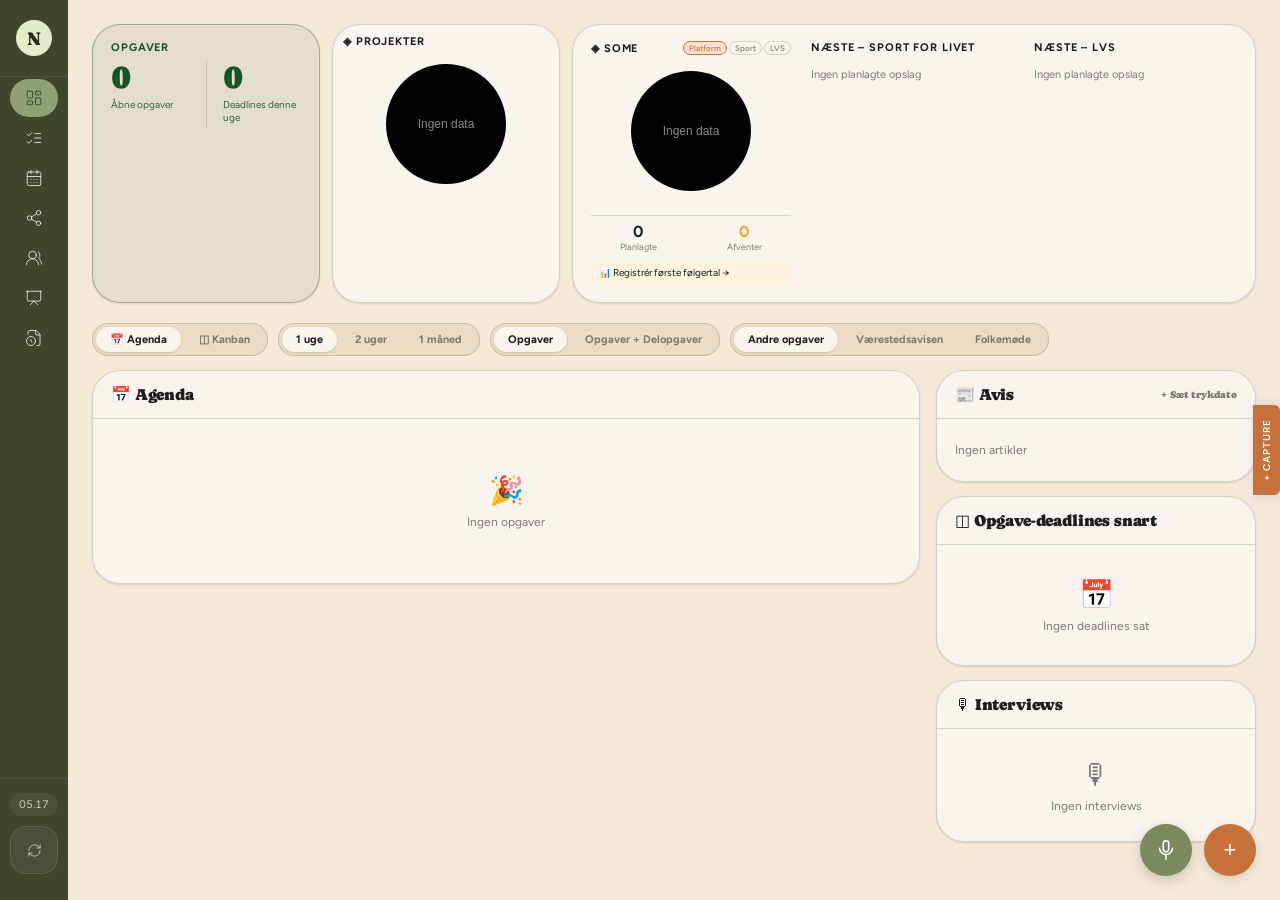
==== commit cb12aa0c: "Add voice-controlled create/update/delete of tasks via Gemini A mic button in index.html and wall.ht" ====
--- a/index.html
+++ b/index.html
@@ -152,7 +152,9 @@
 .topbar { display:none !important; }
 
 /* ── FAB SPEED-DIAL (Pomodoro / Pomodoro+ / Ny opgave) ── */
-.fab-wrap { position:fixed; bottom:24px; right:24px; z-index:400; display:flex; flex-direction:column; align-items:flex-end; gap:10px; }
+/* Wrapperen fylder lige så meget som de skjulte menupunkter, så den må ikke selv fange klik –
+   kun knapperne gør (fab-main altid, fab-option kun når menuen er åben). */
+.fab-wrap { position:fixed; bottom:24px; right:24px; z-index:400; display:flex; flex-direction:column; align-items:flex-end; gap:10px; pointer-events:none; }
 .fab-option {
   display:flex; align-items:center; gap:8px;
   background:var(--surface); color:var(--text); border:1px solid var(--border);
@@ -170,6 +172,7 @@
   background:var(--accent); color:#fff; font-size:22px;
   display:flex; align-items:center; justify-content:center;
   cursor:pointer; box-shadow:var(--shadow-md); transition:transform 0.2s ease, background 0.2s ease;
+  pointer-events:auto;
 }
 .fab-main:hover { background:var(--accent2); }
 .fab-wrap.open .fab-main { transform:rotate(45deg); }
@@ -1917,6 +1920,7 @@
 
 <div class="toasts" id="toasts"></div>
 
+<script src="js/voice.js"></script>
 <script>
 // ── OPGAVE-HIERARKI ──
 // Top-niveau (tidl. "Projekter"/Temaer) → 5 faste Opgave-typer.
@@ -2239,7 +2243,13 @@
         const m = typeof meta === 'string' ? JSON.parse(meta) : meta;
         state.nextId        = m.nextId        || state.nextId;
         if(m.kilder?.length)     state.kilder     = m.kilder;
-        if(m.deletedIds?.length) state.deletedIds = m.deletedIds;
+        // Foren lokale og serverens slettede id'er, så en sletning fra en anden enhed (fx
+        // stemmestyring på væg-skærmen) ikke går tabt, og fjern dem fra listen med det samme.
+        if(m.deletedIds?.length) {
+          const del = new Set([...(state.deletedIds||[]), ...m.deletedIds].map(String));
+          state.deletedIds = [...del].map(x=>isNaN(x)?x:Number(x));
+          state.projects = state.projects.filter(p=>!del.has(String(p.id)));
+        }
       }
     }
     // SoMe-følgertal (efter system_state, så deletedIds fra serveren er med): server-rækker +
@@ -3355,6 +3365,12 @@
     ? `Slet opgave og ${children.length} delopgave${children.length!==1?'r':''}?`
     : 'Slet opgave?';
   if(!confirm(msg)) return;
+  removeProjectAndChildren(id);
+}
+
+// Sletter en opgave + dens delopgaver uden at spørge (bruges af deleteProject og stemmestyringen)
+function removeProjectAndChildren(id) {
+  const children = state.projects.filter(x=>x.parentId===id);
   const idsToDelete = [id, ...children.map(c=>c.id)];
   state.projects = state.projects.filter(x=>!idsToDelete.includes(x.id));
   idsToDelete.forEach(did => delete state.diaryEntries[did]);
@@ -5912,6 +5928,43 @@
   document.getElementById('fab-wrap').classList.remove('open');
 }
 
+// ── STEMMESTYRING (js/voice.js) ──
+NootyVoice.init({
+  getTasks: () => state.projects,
+  types: OPGAVE_TYPES,
+  getConfig: () => ({ url: SUPABASE_URL, key: SUPABASE_KEY }),
+  position: { right: '88px', bottom: '24px' }, // til venstre for FAB'en
+  create(f, parentId) {
+    const parent = parentId ? state.projects.find(x=>x.id===parentId) : null;
+    const type = f.type || parent?.type || 'andet';
+    const underkat = f.underkat || parent?.underkat || getUnderkategorier(type)[0];
+    finaliseProject({
+      id:newId(), title:f.title, desc:f.desc||'', prio:f.prio||'mid', procestrin:'',
+      type, underkat, parentId: parentId || null,
+      deadline:f.deadline||'', deadlineFinal:'', color:getOpgaveType(type).color,
+      links:[], onedrive:'', done:false, createdAt:new Date().toISOString(),
+    });
+  },
+  update(id, f) {
+    const p = state.projects.find(x=>x.id===id);
+    if(!p) return;
+    ['title','desc','deadline','prio','underkat'].forEach(k=>{ if(k in f) p[k]=f[k]; });
+    if(f.type && f.type!==p.type) {
+      p.type = f.type; p.color = getOpgaveType(f.type).color;
+      if(!f.underkat) p.underkat = getUnderkategorier(f.type)[0];
+    }
+    if('done' in f && f.done!==!!p.done) { p.done=f.done; p.doneAt=f.done?new Date().toISOString():null; }
+    save(); renderProjects(); renderDashboard(); updateBadge(); renderDiary();
+    toast(`✓ "${p.title}" opdateret`);
+    if(f.done===true) { showRitual(); updateFocusScore(); }
+  },
+  remove(id) {
+    const title = state.projects.find(x=>x.id===id)?.title || 'Opgave';
+    removeProjectAndChildren(id);
+    toast(`🗑 "${title}" slettet`);
+  },
+});
+
 // ── INIT ──
 initStorage().then(() => {
   updateSbButton();
